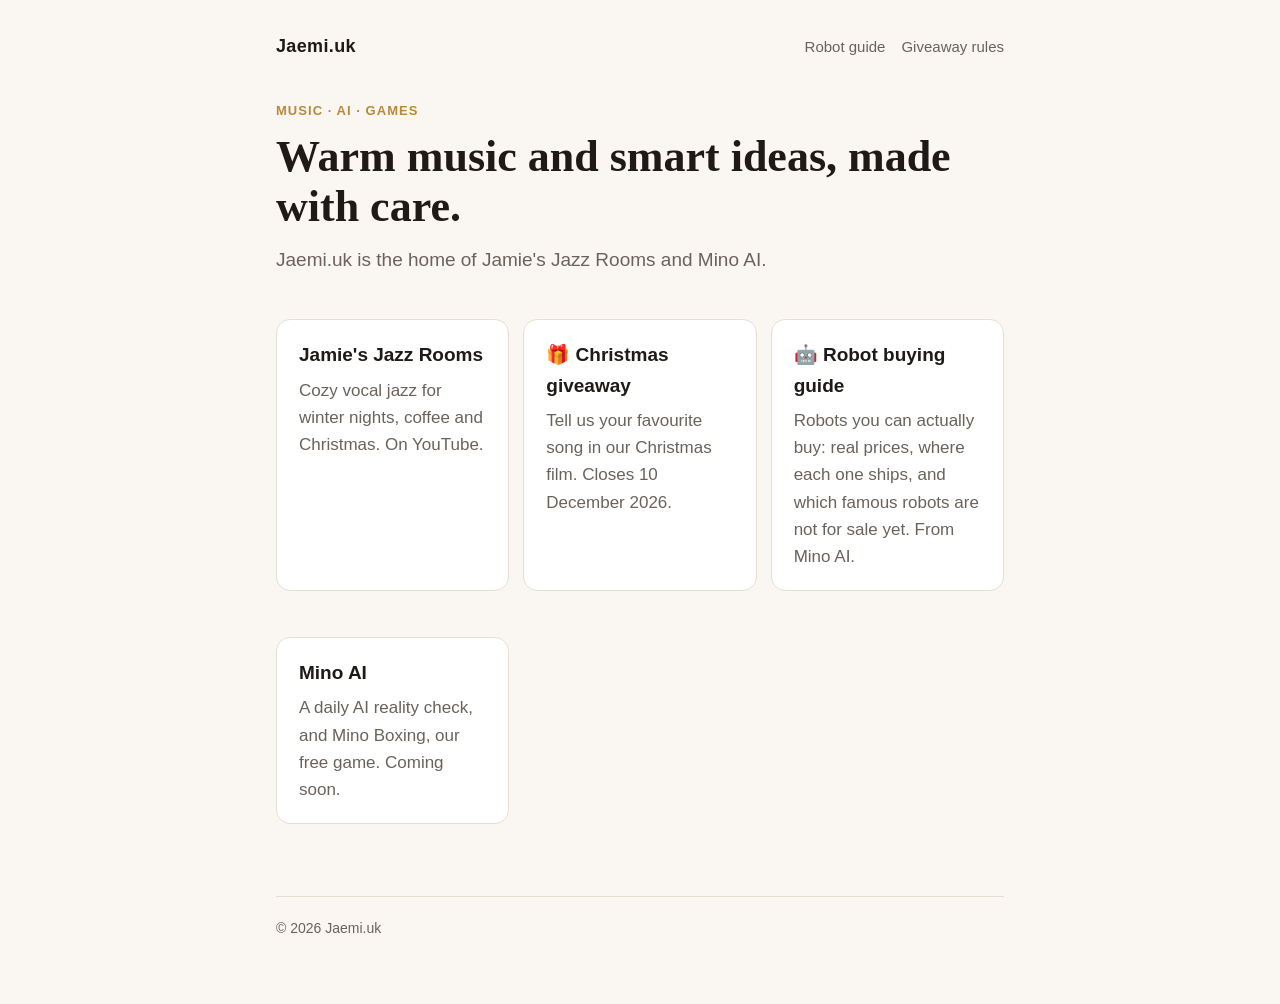
==== index.html @ a265964b "Add Mino Robot Buying Guide at /robots/ with self-hosted map/QR libraries Moves the robot guide off " ====
<!doctype html>
<html lang="en">
<head>
<meta charset="utf-8">
<meta name="viewport" content="width=device-width, initial-scale=1">
<title>Jaemi.uk</title>
<meta name="description" content="Jaemi.uk: home of Jamie's Jazz Rooms and Mino AI.">
<link rel="stylesheet" href="/assets/site.css">
</head>
<body>
<div class="wrap">
  <header class="site">
    <a class="brand" href="/">Jaemi.uk</a>
    <nav><a href="/robots/">Robot guide</a><a href="/games/XmasTnC/">Giveaway rules</a></nav>
  </header>

  <p class="kicker">Music · AI · Games</p>
  <h1>Warm music and smart ideas, made with care.</h1>
  <p class="lede">Jaemi.uk is the home of Jamie's Jazz Rooms and Mino AI.</p>

  <div class="cards">
    <a class="card" href="https://www.youtube.com/@JamiesJazzRooms" style="text-decoration:none;color:inherit">
      <h3>Jamie's Jazz Rooms</h3>
      <p>Cozy vocal jazz for winter nights, coffee and Christmas. On YouTube.</p>
    </a>
    <a class="card" href="/games/XmasTnC/" style="text-decoration:none;color:inherit">
      <h3>🎁 Christmas giveaway</h3>
      <p>Tell us your favourite song in our Christmas film. Closes 10 December 2026.</p>
    </a>
    <a class="card" href="/robots/" style="text-decoration:none;color:inherit">
      <h3>🤖 Robot buying guide</h3>
      <p>Robots you can actually buy: real prices, where each one ships, and which famous robots are not for sale yet. From Mino AI.</p>
    </a>
    <div class="card">
      <h3>Mino AI</h3>
      <p>A daily AI reality check, and Mino Boxing, our free game. Coming soon.</p>
    </div>
  </div>

  <footer class="site">© 2026 Jaemi.uk</footer>
</div>
</body>
</html>
---- assets/site.css ----
:root {
  --bg: #faf7f2;
  --surface: #ffffff;
  --text: #1f1a17;
  --muted: #6b625b;
  --line: #e7dfd4;
  --accent: #a3382e;
  --gold: #b9893a;
  --radius: 14px;
}
@media (prefers-color-scheme: dark) {
  :root:not([data-theme="light"]) {
    --bg: #14110f;
    --surface: #1d1916;
    --text: #f3ece3;
    --muted: #b3a89c;
    --line: #342d27;
    --accent: #e0786c;
    --gold: #e2b866;
  }
}
:root[data-theme="dark"] {
  --bg: #14110f;
  --surface: #1d1916;
  --text: #f3ece3;
  --muted: #b3a89c;
  --line: #342d27;
  --accent: #e0786c;
  --gold: #e2b866;
}
* { box-sizing: border-box; }
html { -webkit-text-size-adjust: 100%; }
body {
  margin: 0;
  background: var(--bg);
  color: var(--text);
  font: 17px/1.6 -apple-system, BlinkMacSystemFont, "Segoe UI", Roboto, "Helvetica Neue", Arial, sans-serif;
}
a { color: var(--accent); text-underline-offset: 3px; }
.wrap { max-width: 760px; margin: 0 auto; padding: 32px 16px 64px; }
header.site { display: flex; align-items: center; justify-content: space-between; gap: 12px; margin-bottom: 40px; }
header.site .brand { font-weight: 700; letter-spacing: 0.02em; color: var(--text); text-decoration: none; font-size: 18px; }
header.site nav a { color: var(--muted); text-decoration: none; margin-left: 16px; font-size: 15px; }
header.site nav a:hover { color: var(--text); }
h1 { font-family: Georgia, "Times New Roman", serif; font-weight: 600; font-size: clamp(30px, 6vw, 44px); line-height: 1.15; margin: 0 0 12px; }
h2 { font-family: Georgia, "Times New Roman", serif; font-weight: 600; font-size: 24px; margin: 40px 0 8px; }
.lede { color: var(--muted); font-size: 19px; margin: 0 0 28px; }
.kicker { color: var(--gold); font-weight: 600; letter-spacing: 0.08em; text-transform: uppercase; font-size: 13px; margin: 0 0 10px; }
.card { background: var(--surface); border: 1px solid var(--line); border-radius: var(--radius); padding: 20px 22px; margin: 16px 0; }
.card h3 { margin: 0 0 6px; font-size: 19px; }
.card p { margin: 0; color: var(--muted); }
.cards { display: grid; gap: 14px; grid-template-columns: repeat(auto-fit, minmax(220px, 1fr)); }
table.glance { width: 100%; border-collapse: collapse; background: var(--surface); border: 1px solid var(--line); border-radius: var(--radius); overflow: hidden; }
table.glance th, table.glance td { text-align: left; vertical-align: top; padding: 12px 16px; border-bottom: 1px solid var(--line); }
table.glance tr:last-child th, table.glance tr:last-child td { border-bottom: none; }
table.glance th { width: 38%; color: var(--muted); font-weight: 600; font-size: 15px; }
ol, ul { padding-left: 22px; }
li { margin: 6px 0; }
.note { border-left: 3px solid var(--gold); padding: 4px 0 4px 14px; color: var(--muted); margin: 20px 0; }
footer.site { margin-top: 56px; padding-top: 20px; border-top: 1px solid var(--line); color: var(--muted); font-size: 14px; }
.btn { display: inline-block; background: var(--accent); color: #fff; padding: 11px 18px; border-radius: 999px; text-decoration: none; font-weight: 600; }
@media (max-width: 520px) {
  table.glance th { width: auto; display: block; border-bottom: none; padding-bottom: 0; }
  table.glance td { display: block; padding-top: 4px; }
  header.site nav a { margin-left: 12px; }
}
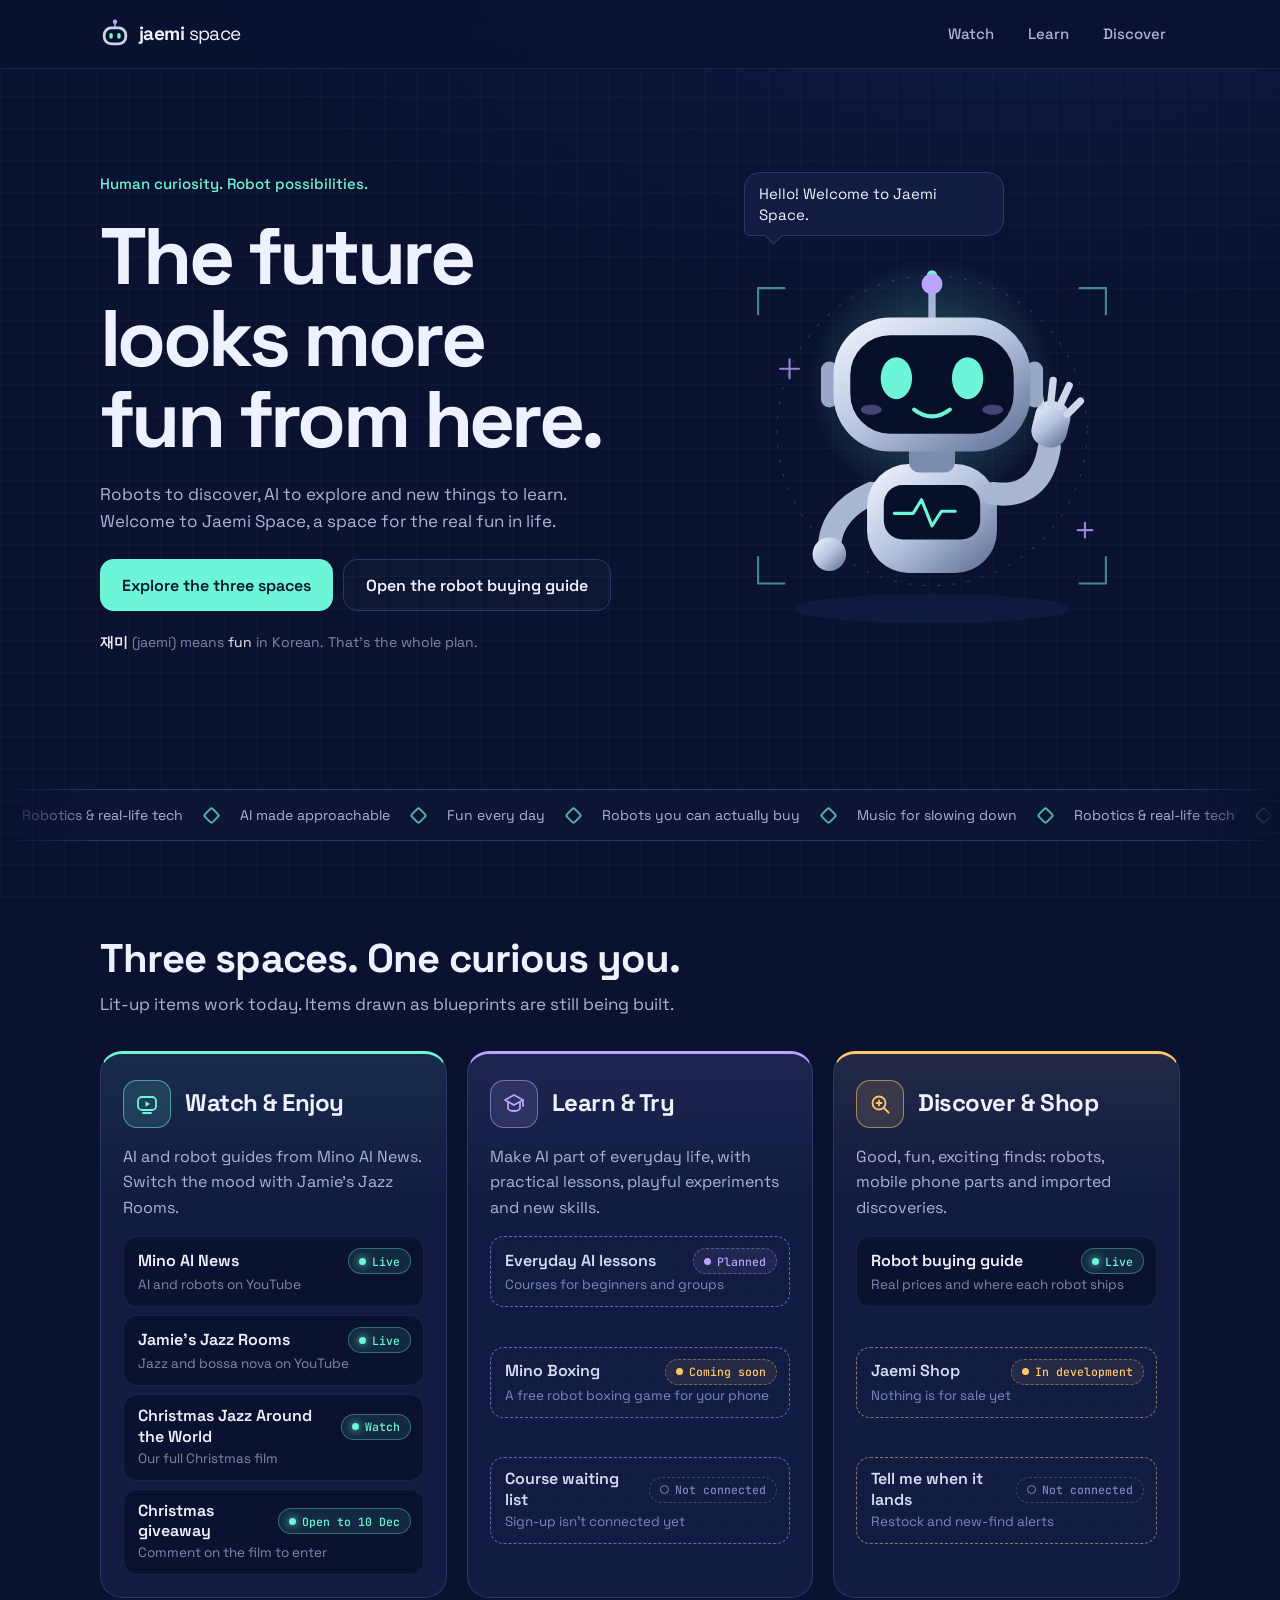
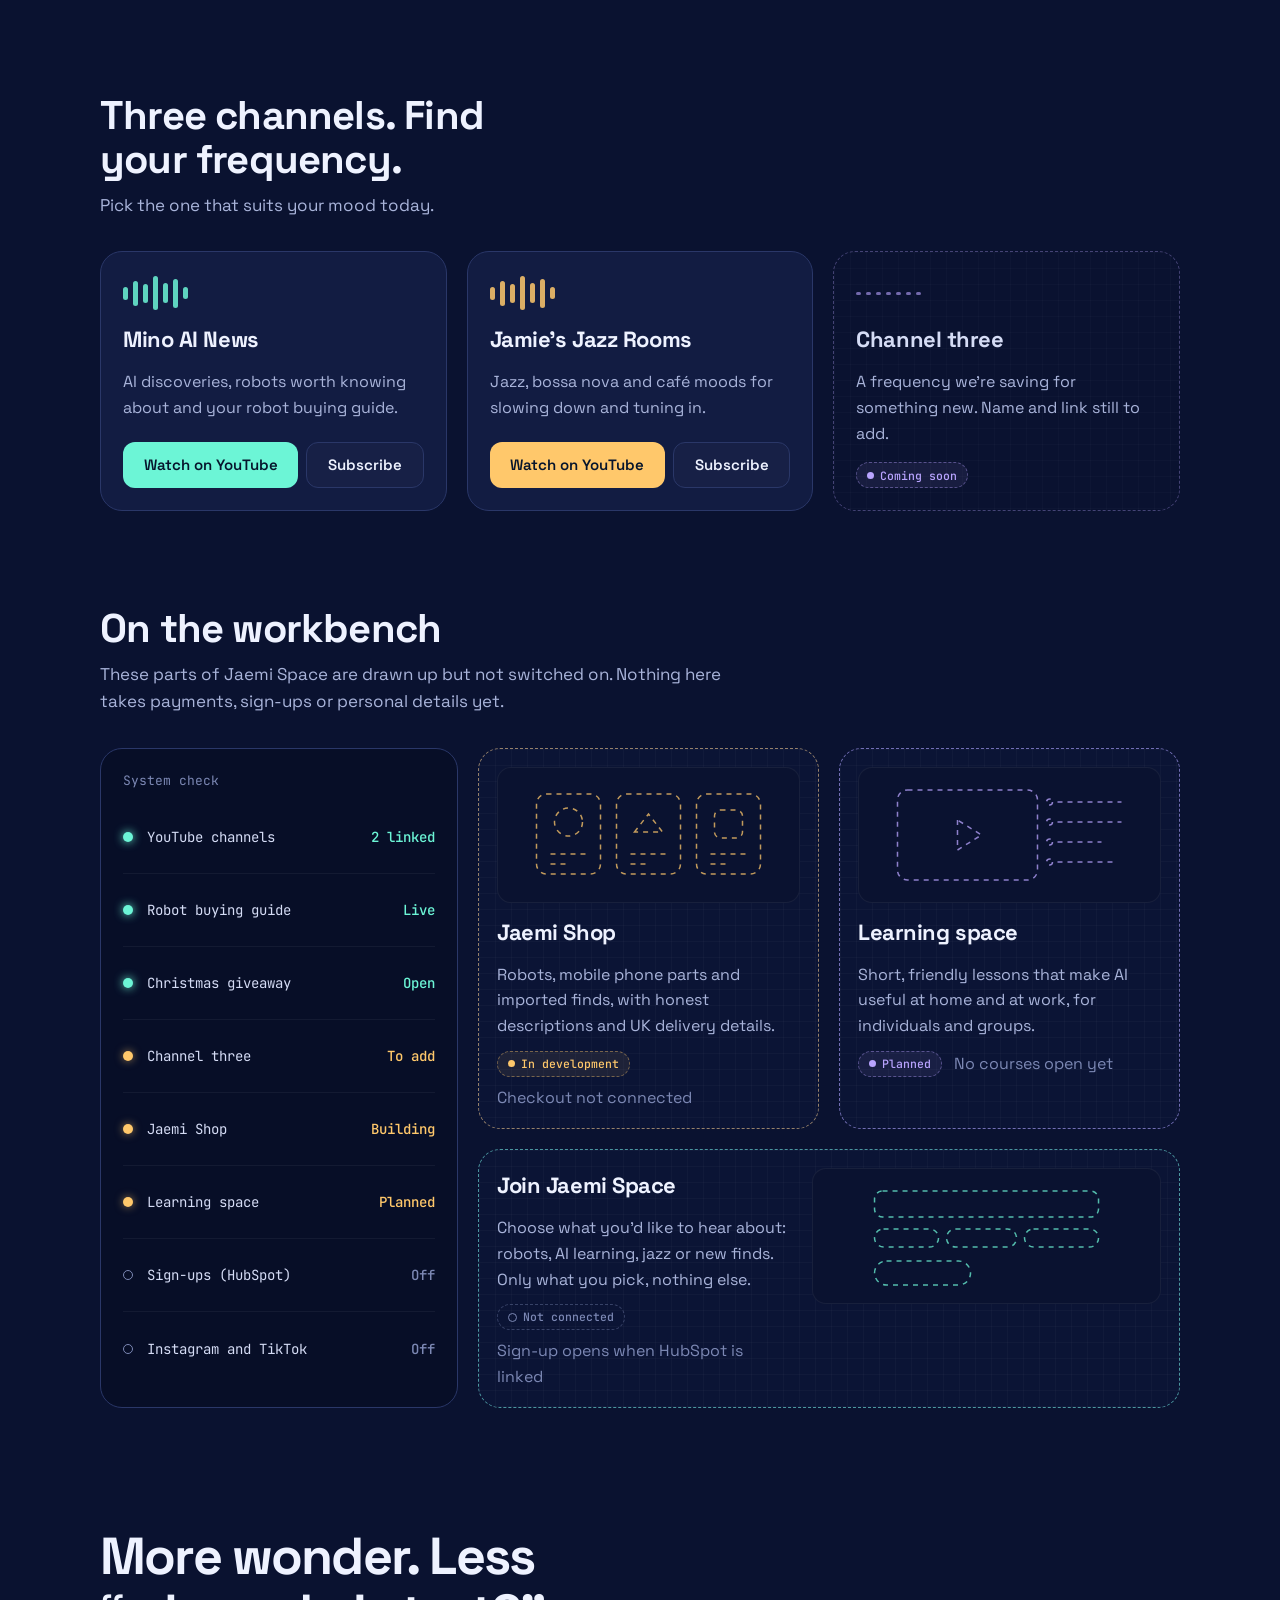
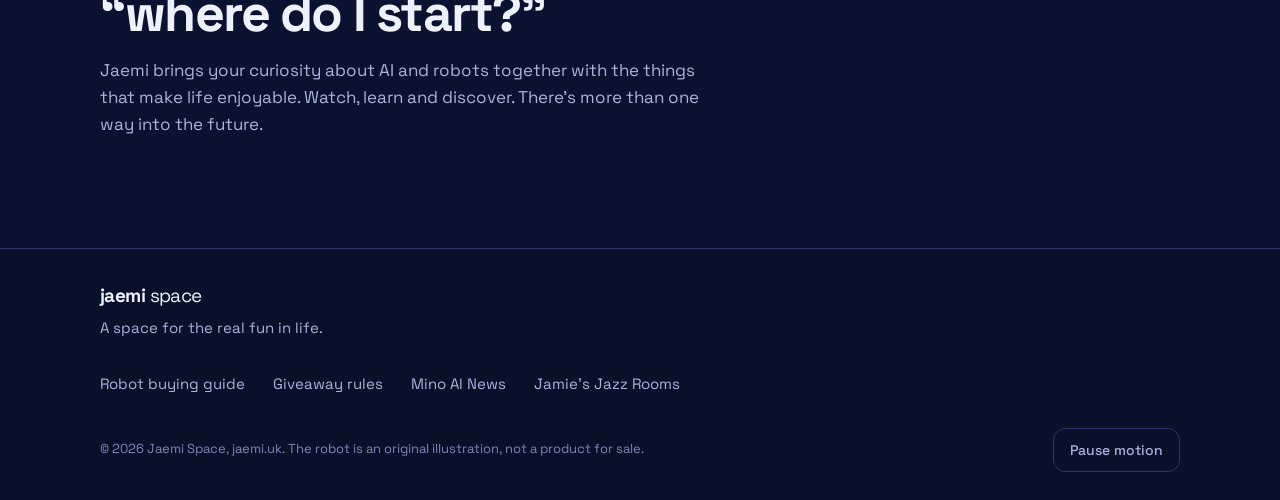
==== commit 6350f38b: "Jaemi Space home page: robot host, three spaces, channels and workbench Replaces the home page with " ====
--- a/index.html
+++ b/index.html
@@ -1,43 +1,302 @@
 <!doctype html>
-<html lang="en">
+<html lang="en-GB">
 <head>
 <meta charset="utf-8">
-<meta name="viewport" content="width=device-width, initial-scale=1">
-<title>Jaemi.uk</title>
-<meta name="description" content="Jaemi.uk: home of Jamie's Jazz Rooms and Mino AI.">
-<link rel="stylesheet" href="/assets/site.css">
+<meta name="viewport" content="width=device-width, initial-scale=1, viewport-fit=cover">
+<title>Jaemi Space: robots, AI and fun every day</title>
+<meta name="description" content="Jaemi Space is a space for the real fun in life: AI and robot guides from Mino AI News, music from Jamie's Jazz Rooms, and a robot buying guide. Learning and a shop are on the way.">
+<link rel="canonical" href="https://jaemi.uk/">
+<meta name="theme-color" content="#0A1230">
+<meta property="og:type" content="website">
+<meta property="og:url" content="https://jaemi.uk/">
+<meta property="og:title" content="Jaemi Space: the future looks more fun from here">
+<meta property="og:description" content="Robots to discover. AI to explore. New things to learn. 재미 means fun in Korean.">
+<meta property="og:image" content="https://jaemi.uk/assets/og.png">
+<meta name="twitter:card" content="summary_large_image">
+<link rel="icon" href="/assets/favicon.svg" type="image/svg+xml">
+<link rel="preload" href="/assets/fonts/space-grotesk.woff2" as="font" type="font/woff2" crossorigin>
+<link rel="stylesheet" href="/assets/space.css">
+<script>document.documentElement.classList.add('js');try{if(localStorage.getItem('jaemi-still')==='1')document.documentElement.classList.add('still')}catch(e){}</script>
+<script src="/assets/space.js" defer></script>
 </head>
 <body>
-<div class="wrap">
-  <header class="site">
-    <a class="brand" href="/">Jaemi.uk</a>
-    <nav><a href="/robots/">Robot guide</a><a href="/games/XmasTnC/">Giveaway rules</a></nav>
-  </header>
-
-  <p class="kicker">Music · AI · Games</p>
-  <h1>Warm music and smart ideas, made with care.</h1>
-  <p class="lede">Jaemi.uk is the home of Jamie's Jazz Rooms and Mino AI.</p>
-
-  <div class="cards">
-    <a class="card" href="https://www.youtube.com/@JamiesJazzRooms" style="text-decoration:none;color:inherit">
-      <h3>Jamie's Jazz Rooms</h3>
-      <p>Cozy vocal jazz for winter nights, coffee and Christmas. On YouTube.</p>
+<a class="skip" href="#spaces">Skip to the three spaces</a>
+
+<header class="top">
+  <div class="top-inner">
+    <a class="brand" href="/" aria-label="Jaemi Space home">
+      <svg class="mini-bot" viewBox="0 0 32 32" aria-hidden="true">
+        <line x1="16" y1="3" x2="16" y2="8" stroke="#8D9CC7" stroke-width="2"/>
+        <circle class="antenna-dot" cx="16" cy="3" r="2.4"/>
+        <rect x="3" y="8" width="26" height="20" rx="9" fill="#C9D3EC"/>
+        <rect x="6" y="11" width="20" height="14" rx="6" fill="#071028"/>
+        <g class="mini-eyes"><rect class="eye" x="10" y="15" width="3.6" height="6" rx="1.8"/><rect class="eye" x="18.4" y="15" width="3.6" height="6" rx="1.8"/></g>
+      </svg>
+      <span class="brand-word"><b>jaemi</b> space</span>
     </a>
-    <a class="card" href="/games/XmasTnC/" style="text-decoration:none;color:inherit">
-      <h3>🎁 Christmas giveaway</h3>
-      <p>Tell us your favourite song in our Christmas film. Closes 10 December 2026.</p>
-    </a>
-    <a class="card" href="/robots/" style="text-decoration:none;color:inherit">
-      <h3>🤖 Robot buying guide</h3>
-      <p>Robots you can actually buy: real prices, where each one ships, and which famous robots are not for sale yet. From Mino AI.</p>
-    </a>
-    <div class="card">
-      <h3>Mino AI</h3>
-      <p>A daily AI reality check, and Mino Boxing, our free game. Coming soon.</p>
-    </div>
+    <nav aria-label="Main">
+      <a href="#watch">Watch</a>
+      <a href="#learn">Learn</a>
+      <a href="#discover">Discover</a>
+    </nav>
   </div>
-
-  <footer class="site">© 2026 Jaemi.uk</footer>
-</div>
+</header>
+
+<main>
+  <section class="hero" data-accent="mint" aria-labelledby="hero-title">
+    <div class="hero-bot">
+      <p class="bubble" id="bubble" aria-live="polite">Hello! Welcome to Jaemi Space.</p>
+      <button class="bot-button" type="button" id="bot" aria-label="Say hi to the Jaemi Space robot" aria-describedby="bubble">
+        <svg class="bot" viewBox="0 0 420 380" aria-hidden="true">
+          <defs>
+            <linearGradient id="metal" x1="0" y1="0" x2="1" y2="1">
+              <stop offset="0" stop-color="#F4F7FF"/>
+              <stop offset=".5" stop-color="#B4C2DE"/>
+              <stop offset="1" stop-color="#5A6B90"/>
+            </linearGradient>
+            <radialGradient id="glow" cx=".5" cy=".5" r=".5">
+              <stop offset="0" stop-color="currentColor" stop-opacity=".35"/>
+              <stop offset="1" stop-color="currentColor" stop-opacity="0"/>
+            </radialGradient>
+          </defs>
+          <g class="hud" fill="none" stroke-width="2">
+            <path d="M44 70V44h26M376 70V44h-26M44 300v26h26M376 300v26h-26"/>
+          </g>
+          <circle class="orbit" cx="210" cy="180" r="148" fill="none" stroke="#2A3768" stroke-dasharray="3 11"/>
+          <circle class="orbit-sat" cx="210" cy="32" r="5"/>
+          <ellipse cx="210" cy="350" rx="132" ry="14" fill="#101A3E"/>
+          <g class="body-float">
+            <circle class="face-glow" cx="210" cy="135" r="120" fill="url(#glow)"/>
+            <!-- antenna -->
+            <path d="M210 72V48" stroke="#A6B6D6" stroke-width="7" stroke-linecap="round"/>
+            <circle class="antenna-dot" cx="210" cy="40" r="10"/>
+            <!-- resting arm -->
+            <path d="M152 240q-40 18-40 54" fill="none" stroke="#A9B8D2" stroke-width="22" stroke-linecap="round"/>
+            <circle cx="112" cy="298" r="16" fill="url(#metal)"/>
+            <!-- body -->
+            <rect x="148" y="212" width="124" height="104" rx="40" fill="url(#metal)"/>
+            <rect x="164" y="232" width="92" height="52" rx="18" fill="#071028"/>
+            <path class="pulse" d="M174 259h18l8-13 10 25 9-14h27" fill="none" stroke-width="3" stroke-linecap="round" stroke-linejoin="round"/>
+            <rect x="188" y="190" width="44" height="30" rx="10" fill="#7C8CAE"/>
+            <!-- waving arm -->
+            <g class="arm">
+              <path d="M268 240q46 6 54-44" fill="none" stroke="#A9B8D2" stroke-width="22" stroke-linecap="round"/>
+              <g transform="rotate(14 324 176)">
+                <rect x="306" y="152" width="34" height="44" rx="15" fill="url(#metal)"/>
+                <path d="M310 160l-7-16M318 155l-3-22M327 155l4-21M336 161l9-15" stroke="#CDD7EA" stroke-width="7" stroke-linecap="round"/>
+              </g>
+            </g>
+            <!-- head -->
+            <rect x="104" y="114" width="16" height="44" rx="8" fill="#97A8C8"/>
+            <rect x="300" y="114" width="16" height="44" rx="8" fill="#97A8C8"/>
+            <rect x="116" y="72" width="188" height="128" rx="54" fill="url(#metal)"/>
+            <rect class="visor" x="132" y="89" width="156" height="94" rx="38" fill="#071028"/>
+            <rect class="scan" x="140" y="92" width="140" height="3" rx="1.5"/>
+            <g class="eyes">
+              <g class="eye-l"><ellipse class="eye eye-open" cx="176" cy="130" rx="15" ry="20"/><path class="eye-happy" d="M161 134q15-18 30 0" fill="none" stroke-width="6" stroke-linecap="round"/></g>
+              <g class="eye-r"><ellipse class="eye eye-open" cx="244" cy="130" rx="15" ry="20"/><path class="eye-happy" d="M229 134q15-18 30 0" fill="none" stroke-width="6" stroke-linecap="round"/></g>
+            </g>
+            <ellipse cx="152" cy="160" rx="10" ry="5" fill="#B9A4FF" opacity=".35"/>
+            <ellipse cx="268" cy="160" rx="10" ry="5" fill="#B9A4FF" opacity=".35"/>
+            <path class="mouth" d="M193 160q17 13 34 0" fill="none" stroke-width="4" stroke-linecap="round"/>
+          </g>
+          <g class="sparks" stroke-width="2" stroke-linecap="round">
+            <path d="M74 112v18M65 121h18"/>
+            <path d="M356 268v14M349 275h14"/>
+          </g>
+        </svg>
+      </button>
+      <p class="bot-hint">Tap the robot</p>
+    </div>
+
+    <div class="hero-copy">
+      <p class="hello">Human curiosity. Robot possibilities.</p>
+      <h1 id="hero-title">The future looks more fun from&nbsp;here.</h1>
+      <p class="lede">Robots to discover, AI to explore and new things to learn. Welcome to Jaemi Space, a space for the real fun in life.</p>
+      <div class="actions">
+        <a class="btn btn-primary" href="#spaces">Explore the three spaces</a>
+        <a class="btn btn-ghost" href="/robots/">Open the robot buying guide</a>
+      </div>
+      <p class="meaning"><span lang="ko">재미</span> (jaemi) means <em>fun</em> in Korean. That’s the whole plan.</p>
+    </div>
+  </section>
+
+  <div class="ticker" aria-label="What Jaemi Space is about">
+    <div class="ticker-track">
+      <ul class="ticker-set">
+        <li>Robotics &amp; real-life tech</li>
+        <li>AI made approachable</li>
+        <li>Fun every day</li>
+        <li>Robots you can actually buy</li>
+        <li>Music for slowing down</li>
+      </ul>
+      <ul class="ticker-set" aria-hidden="true">
+        <li>Robotics &amp; real-life tech</li>
+        <li>AI made approachable</li>
+        <li>Fun every day</li>
+        <li>Robots you can actually buy</li>
+        <li>Music for slowing down</li>
+      </ul>
+    </div>
+  </div>
+
+  <section class="section" id="spaces" aria-labelledby="spaces-title">
+    <div class="section-head">
+      <h2 id="spaces-title">Three spaces. One curious you.</h2>
+      <p>Lit-up items work today. Items drawn as blueprints are still being built.</p>
+    </div>
+
+    <div class="spaces">
+      <article class="space" id="watch" data-accent="mint" style="--accent:var(--mint)">
+        <div class="space-head">
+          <span class="space-icon" aria-hidden="true"><svg viewBox="0 0 24 24"><rect x="3" y="5" width="18" height="13" rx="4"/><path d="M10.5 9.2v5.6l4.6-2.8z" class="fill"/><path d="M8 21h8"/></svg></span>
+          <h3>Watch &amp; Enjoy</h3>
+        </div>
+        <p class="space-text">AI and robot guides from Mino AI News. Switch the mood with Jamie’s Jazz Rooms.</p>
+        <ul class="rows">
+          <li><a class="row" href="https://www.youtube.com/@MinoAINews" target="_blank" rel="noopener"><span class="row-text"><b>Mino AI News</b><small>AI and robots on YouTube</small></span><span class="pill pill-live">Live</span></a></li>
+          <li><a class="row" href="https://www.youtube.com/@JamiesJazzRooms" target="_blank" rel="noopener"><span class="row-text"><b>Jamie’s Jazz Rooms</b><small>Jazz and bossa nova on YouTube</small></span><span class="pill pill-live">Live</span></a></li>
+          <li><a class="row" href="https://www.youtube.com/watch?v=zZaZsq8hqIM" target="_blank" rel="noopener"><span class="row-text"><b>Christmas Jazz Around the World</b><small>Our full Christmas film</small></span><span class="pill pill-live">Watch</span></a></li>
+          <li><a class="row" href="/games/XmasTnC/" data-giveaway><span class="row-text"><b>Christmas giveaway</b><small>Comment on the film to enter</small></span><span class="pill pill-live" data-giveaway-pill>Open to 10 Dec</span></a></li>
+        </ul>
+      </article>
+
+      <article class="space" id="learn" data-accent="lilac" style="--accent:var(--lilac)">
+        <div class="space-head">
+          <span class="space-icon" aria-hidden="true"><svg viewBox="0 0 24 24"><path d="M12 3l9 5-9 5-9-5z"/><path d="M6 10.5V16c0 1.7 2.7 3 6 3s6-1.3 6-3v-5.5"/><path d="M21 8v6"/></svg></span>
+          <h3>Learn &amp; Try</h3>
+        </div>
+        <p class="space-text">Make AI part of everyday life, with practical lessons, playful experiments and new skills.</p>
+        <ul class="rows">
+          <li><a class="row row-plan" href="#bench-learn"><span class="row-text"><b>Everyday AI lessons</b><small>Courses for beginners and groups</small></span><span class="pill pill-plan">Planned</span></a></li>
+          <li><div class="row row-plan"><span class="row-text"><b>Mino Boxing</b><small>A free robot boxing game for your phone</small></span><span class="pill pill-build">Coming soon</span></div></li>
+          <li><a class="row row-plan" href="#bench-join"><span class="row-text"><b>Course waiting list</b><small>Sign-up isn’t connected yet</small></span><span class="pill pill-off">Not connected</span></a></li>
+        </ul>
+      </article>
+
+      <article class="space" id="discover" data-accent="amber" style="--accent:var(--amber)">
+        <div class="space-head">
+          <span class="space-icon" aria-hidden="true"><svg viewBox="0 0 24 24"><circle cx="11" cy="11" r="6.5"/><path d="M16 16l4.5 4.5"/><path d="M8.5 11h5M11 8.5v5"/></svg></span>
+          <h3>Discover &amp; Shop</h3>
+        </div>
+        <p class="space-text">Good, fun, exciting finds: robots, mobile phone parts and imported discoveries.</p>
+        <ul class="rows">
+          <li><a class="row" href="/robots/"><span class="row-text"><b>Robot buying guide</b><small>Real prices and where each robot ships</small></span><span class="pill pill-live">Live</span></a></li>
+          <li><a class="row row-plan" href="#bench-shop"><span class="row-text"><b>Jaemi Shop</b><small>Nothing is for sale yet</small></span><span class="pill pill-build">In development</span></a></li>
+          <li><a class="row row-plan" href="#bench-join"><span class="row-text"><b>Tell me when it lands</b><small>Restock and new-find alerts</small></span><span class="pill pill-off">Not connected</span></a></li>
+        </ul>
+      </article>
+    </div>
+  </section>
+
+  <section class="section" id="channels" data-accent="mint" aria-labelledby="channels-title">
+    <div class="section-head">
+      <h2 id="channels-title">Three channels. Find your frequency.</h2>
+      <p>Pick the one that suits your mood today.</p>
+    </div>
+    <div class="channels">
+      <article class="channel" style="--accent:var(--mint)">
+        <div class="wave" aria-hidden="true"><i></i><i></i><i></i><i></i><i></i><i></i><i></i></div>
+        <h3>Mino AI News</h3>
+        <p>AI discoveries, robots worth knowing about and your robot buying guide.</p>
+        <div class="channel-actions">
+          <a class="btn btn-small btn-primary" href="https://www.youtube.com/@MinoAINews" target="_blank" rel="noopener">Watch on YouTube</a>
+          <a class="btn btn-small btn-ghost" href="https://www.youtube.com/@MinoAINews?sub_confirmation=1" target="_blank" rel="noopener">Subscribe</a>
+        </div>
+      </article>
+      <article class="channel" style="--accent:var(--amber)">
+        <div class="wave wave-slow" aria-hidden="true"><i></i><i></i><i></i><i></i><i></i><i></i><i></i></div>
+        <h3>Jamie’s Jazz Rooms</h3>
+        <p>Jazz, bossa nova and café moods for slowing down and tuning in.</p>
+        <div class="channel-actions">
+          <a class="btn btn-small btn-primary" href="https://www.youtube.com/@JamiesJazzRooms" target="_blank" rel="noopener">Watch on YouTube</a>
+          <a class="btn btn-small btn-ghost" href="https://www.youtube.com/@JamiesJazzRooms?sub_confirmation=1" target="_blank" rel="noopener">Subscribe</a>
+        </div>
+      </article>
+      <article class="channel channel-plan" style="--accent:var(--lilac)">
+        <div class="wave wave-flat" aria-hidden="true"><i></i><i></i><i></i><i></i><i></i><i></i><i></i></div>
+        <h3>Channel three</h3>
+        <p>A frequency we’re saving for something new. Name and link still to add.</p>
+        <div class="channel-actions"><span class="pill pill-plan">Coming soon</span></div>
+      </article>
+    </div>
+  </section>
+
+  <section class="section bench" id="workbench" data-accent="lilac" aria-labelledby="bench-title">
+    <div class="section-head">
+      <h2 id="bench-title">On the workbench</h2>
+      <p>These parts of Jaemi Space are drawn up but not switched on. Nothing here takes payments, sign-ups or personal details yet.</p>
+    </div>
+
+    <div class="bench-grid">
+      <div class="diag" role="group" aria-labelledby="diag-title">
+        <p class="diag-title" id="diag-title">System check</p>
+        <ul class="diag-list">
+          <li data-state="on"><span class="led"></span><span>YouTube channels</span><b>2 linked</b></li>
+          <li data-state="on"><span class="led"></span><span>Robot buying guide</span><b>Live</b></li>
+          <li data-state="on" data-giveaway-diag><span class="led"></span><span>Christmas giveaway</span><b>Open</b></li>
+          <li data-state="build"><span class="led"></span><span>Channel three</span><b>To add</b></li>
+          <li data-state="build"><span class="led"></span><span>Jaemi Shop</span><b>Building</b></li>
+          <li data-state="build"><span class="led"></span><span>Learning space</span><b>Planned</b></li>
+          <li data-state="off"><span class="led"></span><span>Sign-ups (HubSpot)</span><b>Off</b></li>
+          <li data-state="off"><span class="led"></span><span>Instagram and TikTok</span><b>Off</b></li>
+        </ul>
+      </div>
+
+      <article class="blueprint" id="bench-shop" style="--accent:var(--amber)">
+        <div class="bp-art" aria-hidden="true">
+          <svg viewBox="0 0 240 110"><rect x="8" y="14" width="64" height="80" rx="10"/><rect x="88" y="14" width="64" height="80" rx="10"/><rect x="168" y="14" width="64" height="80" rx="10"/><path d="M22 74h36M102 74h36M182 74h36M22 84h20M102 84h20M182 84h20"/><circle cx="40" cy="42" r="14"/><path d="M106 52l14-18 14 18z"/><rect x="186" y="30" width="28" height="28" rx="6"/></svg>
+        </div>
+        <h3>Jaemi Shop</h3>
+        <p>Robots, mobile phone parts and imported finds, with honest descriptions and UK delivery details.</p>
+        <p class="bp-status"><span class="pill pill-build">In development</span><span>Checkout not connected</span></p>
+      </article>
+
+      <article class="blueprint" id="bench-learn" style="--accent:var(--lilac)">
+        <div class="bp-art" aria-hidden="true">
+          <svg viewBox="0 0 240 110"><rect x="8" y="10" width="140" height="90" rx="10"/><path d="M68 40v30l24-15z"/><path d="M168 22h64M168 42h64M168 62h44M168 82h56"/><circle cx="160" cy="22" r="3"/><circle cx="160" cy="42" r="3"/><circle cx="160" cy="62" r="3"/><circle cx="160" cy="82" r="3"/></svg>
+        </div>
+        <h3>Learning space</h3>
+        <p>Short, friendly lessons that make AI useful at home and at work, for individuals and groups.</p>
+        <p class="bp-status"><span class="pill pill-plan">Planned</span><span>No courses open yet</span></p>
+      </article>
+
+      <article class="blueprint" id="bench-join" style="--accent:var(--mint)">
+        <div class="bp-art" aria-hidden="true">
+          <svg viewBox="0 0 240 110"><rect x="8" y="10" width="224" height="26" rx="8"/><rect x="8" y="48" width="64" height="18" rx="9"/><rect x="80" y="48" width="70" height="18" rx="9"/><rect x="158" y="48" width="74" height="18" rx="9"/><rect x="8" y="80" width="96" height="24" rx="12"/></svg>
+        </div>
+        <h3>Join Jaemi Space</h3>
+        <p>Choose what you’d like to hear about: robots, AI learning, jazz or new finds. Only what you pick, nothing else.</p>
+        <div class="signup-slot" id="hubspot-signup" data-hubspot-slot="join">
+          <p class="bp-status"><span class="pill pill-off">Not connected</span><span>Sign-up opens when HubSpot is linked</span></p>
+        </div>
+      </article>
+    </div>
+  </section>
+
+  <section class="section closing" data-accent="mint" aria-labelledby="closing-title">
+    <h2 id="closing-title">More wonder. Less “where do I start?”</h2>
+    <p>Jaemi brings your curiosity about AI and robots together with the things that make life enjoyable. Watch, learn and discover. There’s more than one way into the future.</p>
+  </section>
+</main>
+
+<footer class="foot">
+  <div class="foot-inner">
+    <div class="foot-brand">
+      <span class="brand-word"><b>jaemi</b> space</span>
+      <span>A space for the real fun in life.</span>
+    </div>
+    <nav class="foot-links" aria-label="Footer">
+      <a href="/robots/">Robot buying guide</a>
+      <a href="/games/XmasTnC/">Giveaway rules</a>
+      <a href="https://www.youtube.com/@MinoAINews" target="_blank" rel="noopener">Mino AI News</a>
+      <a href="https://www.youtube.com/@JamiesJazzRooms" target="_blank" rel="noopener">Jamie’s Jazz Rooms</a>
+    </nav>
+    <div class="foot-end">
+      <span>© 2026 Jaemi Space, jaemi.uk. The robot is an original illustration, not a product for sale.</span>
+      <button class="motion-toggle" type="button" id="motion-toggle" aria-pressed="false">Pause motion</button>
+    </div>
+  </div>
+</footer>
 </body>
 </html>
--- a/assets/space.css
+++ b/assets/space.css
@@ -0,0 +1,567 @@
+/* Jaemi Space: mobile-first styles for the home page.
+   Colour carries meaning: mint = Watch, lilac = Learn, amber = Discover.
+   Lit, solid surfaces work today; dashed blueprint surfaces are not built yet. */
+
+@font-face {
+  font-family: "Space Grotesk";
+  src: url("/assets/fonts/space-grotesk.woff2") format("woff2");
+  font-weight: 300 700;
+  font-display: swap;
+}
+@font-face {
+  font-family: "JetBrains Mono";
+  src: url("/assets/fonts/jetbrains-mono.woff2") format("woff2");
+  font-weight: 100 800;
+  font-display: swap;
+}
+
+:root {
+  color-scheme: dark;
+  --night: #0A1230;
+  --night-2: #0E1739;
+  --panel: #121C42;
+  --panel-2: #17234F;
+  --line: #2A3768;
+  --ink: #EEF2FF;
+  --muted: #A9B4DA;
+  --faint: #7C88B4;
+  --mint: #6CF5D6;
+  --lilac: #B9A4FF;
+  --amber: #FFC86B;
+  --eye: var(--mint);
+  --sans: "Space Grotesk", ui-sans-serif, system-ui, -apple-system, "Segoe UI", sans-serif;
+  --mono: "JetBrains Mono", ui-monospace, "SFMono-Regular", Menlo, monospace;
+  --pad: clamp(16px, 5vw, 40px);
+  --max: 1160px;
+  --r-lg: 22px;
+  --r-md: 14px;
+  --r-sm: 10px;
+  --top-h: 60px;
+}
+
+* { box-sizing: border-box; }
+html { -webkit-text-size-adjust: 100%; scroll-behavior: smooth; scroll-padding-top: calc(var(--top-h) + 16px); }
+body {
+  margin: 0;
+  background: var(--night);
+  color: var(--ink);
+  font: 400 17px/1.6 var(--sans);
+  overflow-x: hidden;
+  -webkit-font-smoothing: antialiased;
+}
+body::before {
+  /* faint engineering grid behind everything */
+  content: "";
+  position: fixed;
+  inset: 0;
+  z-index: -1;
+  background:
+    radial-gradient(1200px 600px at 80% -10%, #1B2A6B55, transparent 70%),
+    linear-gradient(#ffffff06 1px, transparent 1px) 0 0 / 32px 32px,
+    linear-gradient(90deg, #ffffff06 1px, transparent 1px) 0 0 / 32px 32px,
+    var(--night);
+}
+a { color: inherit; }
+img, svg { display: block; }
+h1, h2, h3 { margin: 0; font-weight: 700; letter-spacing: -0.02em; }
+p { margin: 0; }
+ul { margin: 0; padding: 0; list-style: none; }
+:focus-visible { outline: 3px solid var(--amber); outline-offset: 3px; border-radius: 6px; }
+a, button { -webkit-tap-highlight-color: transparent; touch-action: manipulation; }
+
+.skip { position: absolute; left: 12px; top: -60px; z-index: 50; background: var(--amber); color: var(--night); padding: 10px 14px; border-radius: 8px; font-weight: 600; text-decoration: none; }
+.skip:focus { top: 12px; }
+
+/* ---------- Header ---------- */
+.top {
+  position: sticky;
+  top: 0;
+  z-index: 20;
+  padding-top: env(safe-area-inset-top, 0px);
+  background: color-mix(in srgb, var(--night) 86%, transparent);
+  -webkit-backdrop-filter: blur(12px);
+  backdrop-filter: blur(12px);
+  border-bottom: 1px solid #2A376880;
+}
+.top-inner {
+  max-width: var(--max);
+  margin: 0 auto;
+  height: var(--top-h);
+  padding: 0 max(var(--pad), env(safe-area-inset-left, 0px));
+  display: flex;
+  align-items: center;
+  justify-content: space-between;
+  gap: 12px;
+}
+.brand { display: inline-flex; align-items: center; gap: 9px; text-decoration: none; min-height: 44px; }
+.mini-bot { width: 30px; height: 30px; flex: none; }
+.brand-word { font-size: 19px; font-weight: 400; letter-spacing: -0.03em; white-space: nowrap; }
+.brand-word b { font-weight: 700; }
+.top nav { display: flex; gap: 2px; }
+.top nav a {
+  display: inline-flex;
+  align-items: center;
+  min-height: 44px;
+  padding: 0 9px;
+  border-radius: 10px;
+  color: var(--muted);
+  text-decoration: none;
+  font-size: 14px;
+  font-weight: 500;
+}
+.top nav a:hover { color: var(--ink); background: #ffffff0a; }
+
+/* Robot parts shared by the header face and the hero robot */
+.eye { fill: var(--eye); transition: fill .5s ease; }
+.antenna-dot { fill: var(--lilac); }
+.mouth, .pulse, .eye-happy { stroke: var(--eye); transition: stroke .5s ease; }
+.eye-happy { opacity: 0; }
+
+/* ---------- Layout ---------- */
+main { display: block; }
+.section, .hero, .closing {
+  max-width: var(--max);
+  margin: 0 auto;
+  padding-left: max(var(--pad), env(safe-area-inset-left, 0px));
+  padding-right: max(var(--pad), env(safe-area-inset-right, 0px));
+}
+.section { padding-top: 64px; }
+.section-head { display: grid; gap: 10px; margin-bottom: 24px; max-width: 640px; }
+.section-head h2 { font-size: clamp(28px, 7vw, 40px); line-height: 1.1; text-wrap: balance; }
+.section-head p { color: var(--muted); font-size: 16px; }
+
+/* ---------- Hero ---------- */
+.hero {
+  display: grid;
+  gap: 8px;
+  padding-top: 12px;
+  padding-bottom: 40px;
+}
+.hero-bot { position: relative; display: grid; justify-items: center; }
+.bot-button {
+  appearance: none;
+  border: 0;
+  background: none;
+  padding: 0;
+  margin: 0;
+  cursor: pointer;
+  width: min(300px, 76vw, 40svh);
+  border-radius: 40px;
+  color: var(--eye); /* feeds the glow gradient */
+}
+.bot { width: 100%; height: auto; overflow: visible; }
+.hud { stroke: var(--eye); opacity: .55; transition: stroke .5s; }
+.orbit-sat { fill: var(--eye); transition: fill .5s; }
+.sparks { stroke: var(--lilac); opacity: .8; }
+.scan { fill: var(--eye); opacity: 0; }
+.bot-hint { font-size: 13px; color: var(--faint); margin-top: -6px; }
+.no-hint .bot-hint { visibility: hidden; }
+
+.bubble {
+  position: relative;
+  max-width: 260px;
+  margin-bottom: 6px;
+  padding: 10px 14px;
+  border: 1px solid var(--line);
+  border-radius: 16px 16px 16px 6px;
+  background: var(--panel);
+  color: var(--ink);
+  font-size: 15px;
+  line-height: 1.4;
+  min-height: 42px;
+  text-align: left;
+  box-shadow: 0 0 0 4px #0A123080;
+}
+.bubble::after {
+  content: "";
+  position: absolute;
+  left: 22px;
+  bottom: -7px;
+  width: 12px;
+  height: 12px;
+  background: var(--panel);
+  border-right: 1px solid var(--line);
+  border-bottom: 1px solid var(--line);
+  transform: rotate(45deg);
+}
+
+.hero-copy { display: grid; gap: 16px; }
+.hello { color: var(--eye); font-weight: 500; font-size: 15px; transition: color .5s; }
+.hero h1 {
+  font-size: clamp(40px, 11.5vw, 76px);
+  line-height: 1.02;
+  letter-spacing: -0.045em;
+  text-wrap: balance;
+}
+.lede { color: var(--muted); font-size: 17px; max-width: 34em; }
+.actions { display: grid; gap: 10px; margin-top: 4px; }
+.meaning { color: var(--faint); font-size: 14px; }
+.meaning [lang="ko"] { color: var(--ink); font-weight: 600; }
+.meaning em { font-style: normal; color: var(--ink); }
+
+/* Buttons */
+.btn {
+  display: inline-flex;
+  align-items: center;
+  justify-content: center;
+  gap: 8px;
+  min-height: 52px;
+  padding: 0 22px;
+  border-radius: 14px;
+  font-size: 16px;
+  font-weight: 600;
+  text-decoration: none;
+  text-align: center;
+  transition: transform .15s, background-color .2s, box-shadow .2s;
+}
+.btn:active { transform: scale(.98); }
+.btn-primary { background: var(--mint); color: #06152C; }
+.btn-ghost { border: 1px solid var(--line); color: var(--ink); background: #ffffff05; }
+.btn-small { min-height: 46px; padding: 0 16px; font-size: 15px; border-radius: 12px; }
+
+/* ---------- Ticker ---------- */
+.ticker {
+  overflow: hidden;
+  border-block: 1px solid var(--line);
+  background: #0C1536;
+  -webkit-mask-image: linear-gradient(90deg, transparent, #000 8%, #000 92%, transparent);
+  mask-image: linear-gradient(90deg, transparent, #000 8%, #000 92%, transparent);
+}
+.ticker-track { display: flex; width: max-content; }
+.ticker-set { display: flex; flex: none; }
+.ticker-set li {
+  display: flex;
+  align-items: center;
+  gap: 22px;
+  padding: 14px 0 14px 22px;
+  font-size: 14px;
+  color: var(--muted);
+  white-space: nowrap;
+}
+.ticker-set li::after {
+  /* little robot bolt between items */
+  content: "";
+  width: 9px;
+  height: 9px;
+  border: 2px solid var(--mint);
+  border-radius: 3px;
+  transform: rotate(45deg);
+  opacity: .7;
+}
+
+/* ---------- Three spaces ---------- */
+.spaces { display: grid; gap: 16px; }
+.space {
+  position: relative;
+  display: grid;
+  gap: 14px;
+  align-content: start;
+  padding: 22px 18px 18px;
+  border: 1px solid var(--line);
+  border-top: 3px solid var(--accent);
+  border-radius: var(--r-lg);
+  background: linear-gradient(180deg, color-mix(in srgb, var(--accent) 7%, var(--panel)), var(--panel) 140px);
+}
+.space-head { display: flex; align-items: center; gap: 14px; }
+.space-icon {
+  width: 48px;
+  height: 48px;
+  flex: none;
+  display: grid;
+  place-items: center;
+  border-radius: 14px;
+  border: 1px solid color-mix(in srgb, var(--accent) 55%, transparent);
+  background: color-mix(in srgb, var(--accent) 12%, transparent);
+  color: var(--accent);
+}
+.space-icon svg { width: 24px; height: 24px; fill: none; stroke: currentColor; stroke-width: 1.8; stroke-linecap: round; stroke-linejoin: round; }
+.space-icon .fill { fill: currentColor; stroke: none; }
+.space h3 { font-size: 24px; line-height: 1.2; }
+.space-text { color: var(--muted); font-size: 16px; }
+
+.rows { display: grid; gap: 8px; }
+.row {
+  display: grid;
+  grid-template-columns: 1fr auto;
+  grid-template-areas: "title pill" "sub sub";
+  align-items: center;
+  column-gap: 10px;
+  row-gap: 2px;
+  min-height: 60px;
+  padding: 11px 12px 11px 14px;
+  border-radius: var(--r-md);
+  border: 1px solid #ffffff12;
+  background: #0A1230;
+  text-decoration: none;
+  transition: border-color .2s, background-color .2s;
+}
+a.row:active { background: #0D1740; }
+.row-text { display: contents; }
+.row-text b { grid-area: title; font-weight: 600; font-size: 16px; line-height: 1.3; min-width: 0; }
+.row-text small { grid-area: sub; color: var(--faint); font-size: 13.5px; line-height: 1.4; }
+.row .pill { grid-area: pill; }
+.row-plan {
+  /* blueprint: not built yet */
+  background:
+    linear-gradient(#ffffff05 1px, transparent 1px) 0 0 / 12px 12px,
+    linear-gradient(90deg, #ffffff05 1px, transparent 1px) 0 0 / 12px 12px,
+    transparent;
+  border: 1px dashed color-mix(in srgb, var(--accent) 45%, var(--line));
+}
+.row-plan .row-text b { color: #D5DCF5; }
+
+/* Status pills */
+.pill {
+  display: inline-flex;
+  align-items: center;
+  gap: 6px;
+  height: 26px;
+  padding: 0 10px;
+  border-radius: 999px;
+  font: 500 11.5px/1 var(--mono);
+  letter-spacing: 0;
+  white-space: nowrap;
+}
+.pill::before { content: ""; width: 7px; height: 7px; border-radius: 50%; background: currentColor; }
+.pill-live { color: var(--mint); background: #6CF5D61A; border: 1px solid #6CF5D655; }
+.pill-live::before { box-shadow: 0 0 8px currentColor; }
+.pill-build { color: var(--amber); background: #FFC86B14; border: 1px dashed #FFC86B66; }
+.pill-plan { color: var(--lilac); background: #B9A4FF14; border: 1px dashed #B9A4FF66; }
+.pill-off { color: var(--faint); background: transparent; border: 1px dashed #7C88B466; }
+.pill-off::before { background: transparent; border: 1.5px solid currentColor; }
+
+/* ---------- Channels ---------- */
+.channels { display: grid; gap: 16px; }
+.channel {
+  display: grid;
+  gap: 12px;
+  align-content: start;
+  padding: 20px 18px 18px;
+  border-radius: var(--r-lg);
+  border: 1px solid var(--line);
+  background: var(--panel);
+}
+.channel h3 { font-size: 22px; }
+.channel p { color: var(--muted); font-size: 16px; }
+.channel-actions { display: flex; flex-wrap: wrap; gap: 8px; margin-top: 4px; }
+.channel-actions .btn { flex: 1 1 auto; white-space: nowrap; }
+.channel .btn-primary { background: var(--accent); }
+.channel-plan {
+  background:
+    linear-gradient(#ffffff05 1px, transparent 1px) 0 0 / 16px 16px,
+    linear-gradient(90deg, #ffffff05 1px, transparent 1px) 0 0 / 16px 16px,
+    transparent;
+  border: 1px dashed #B9A4FF55;
+}
+.channel-plan h3 { color: #D5DCF5; }
+.wave { display: flex; align-items: center; gap: 5px; height: 34px; }
+.wave i { width: 5px; height: 40%; border-radius: 3px; background: var(--accent); opacity: .85; }
+.wave i:nth-child(2) { height: 75%; } .wave i:nth-child(3) { height: 55%; } .wave i:nth-child(4) { height: 100%; }
+.wave i:nth-child(5) { height: 60%; } .wave i:nth-child(6) { height: 85%; } .wave i:nth-child(7) { height: 35%; }
+.wave-flat i { height: 3px !important; opacity: .6; }
+
+/* ---------- Workbench ---------- */
+.bench-grid { display: grid; gap: 16px; }
+.diag {
+  padding: 18px;
+  border-radius: var(--r-lg);
+  background: #070E27;
+  border: 1px solid var(--line);
+  font-family: var(--mono);
+}
+.diag-title { font-size: 13px; color: var(--faint); margin-bottom: 10px; }
+.diag-list { display: grid; }
+.diag-list li {
+  display: grid;
+  grid-template-columns: 12px 1fr auto;
+  align-items: center;
+  gap: 12px;
+  min-height: 40px;
+  border-bottom: 1px solid #ffffff0d;
+  font-size: 13.5px;
+}
+.diag-list li:last-child { border-bottom: 0; }
+.diag-list span:not(.led) { color: #D5DCF5; }
+.diag-list b { font-weight: 500; }
+.led { width: 10px; height: 10px; border-radius: 50%; }
+[data-state="on"] .led { background: var(--mint); box-shadow: 0 0 10px var(--mint); }
+[data-state="on"] b { color: var(--mint); }
+[data-state="build"] .led { background: var(--amber); box-shadow: 0 0 8px #FFC86B99; }
+[data-state="build"] b { color: var(--amber); }
+[data-state="off"] .led { border: 1.5px solid var(--faint); }
+[data-state="off"] b { color: var(--faint); }
+
+.blueprint {
+  display: grid;
+  gap: 12px;
+  align-content: start;
+  padding: 18px;
+  border-radius: var(--r-lg);
+  border: 1px dashed color-mix(in srgb, var(--accent) 50%, var(--line));
+  background:
+    linear-gradient(#ffffff06 1px, transparent 1px) 0 0 / 16px 16px,
+    linear-gradient(90deg, #ffffff06 1px, transparent 1px) 0 0 / 16px 16px,
+    #0B1435;
+}
+.bp-art {
+  border-radius: var(--r-md);
+  border: 1px solid #ffffff0f;
+  padding: 12px;
+  background: #0A1230;
+}
+.bp-art svg { width: 100%; height: auto; max-height: 72px; fill: none; stroke: var(--accent); stroke-width: 1.5; stroke-dasharray: 5 5; opacity: .75; }
+.blueprint h3 { font-size: 22px; }
+.blueprint p { color: var(--muted); font-size: 16px; }
+.bp-status { display: flex; flex-wrap: wrap; align-items: center; gap: 8px 12px; font-size: 14px; color: var(--faint) !important; }
+
+/* ---------- Closing & footer ---------- */
+.closing { padding-top: 72px; padding-bottom: 72px; display: grid; gap: 16px; }
+.closing h2 { font-size: clamp(30px, 8vw, 52px); line-height: 1.08; max-width: 14em; letter-spacing: -0.035em; text-wrap: balance; }
+.closing p { color: var(--muted); max-width: 36em; }
+
+.foot { border-top: 1px solid var(--line); background: #08102A; padding-bottom: env(safe-area-inset-bottom, 0px); }
+.foot-inner {
+  max-width: var(--max);
+  margin: 0 auto;
+  padding: 32px max(var(--pad), env(safe-area-inset-left, 0px)) 28px;
+  display: grid;
+  gap: 22px;
+}
+.foot-brand { display: grid; gap: 4px; color: var(--muted); font-size: 15px; }
+.foot-brand .brand-word { color: var(--ink); }
+.foot-links { display: grid; grid-template-columns: 1fr 1fr; gap: 0 16px; }
+.foot-links a { display: flex; align-items: center; min-height: 44px; color: var(--muted); text-decoration: none; font-size: 15px; }
+.foot-links a:hover { color: var(--ink); }
+.foot-end { display: grid; gap: 14px; color: var(--faint); font-size: 13px; }
+.motion-toggle {
+  justify-self: start;
+  min-height: 44px;
+  padding: 0 16px;
+  border-radius: 12px;
+  border: 1px solid var(--line);
+  background: transparent;
+  color: var(--muted);
+  font: 500 14px var(--sans);
+  cursor: pointer;
+}
+.motion-toggle[aria-pressed="true"] { color: var(--amber); border-color: #FFC86B66; }
+
+/* ---------- Motion (only when JS is on and motion is allowed) ---------- */
+@media (prefers-reduced-motion: no-preference) {
+  html.js:not(.still) .body-float { animation: float 5.5s ease-in-out infinite; }
+  html.js:not(.still) .orbit { transform-origin: 210px 180px; animation: spin 40s linear infinite; }
+  html.js:not(.still) .orbit-sat { transform-origin: 210px 180px; animation: spin 14s linear infinite; }
+  html.js:not(.still) .antenna-dot { animation: ping 3.2s ease-in-out infinite; }
+  html.js:not(.still) .pulse { stroke-dasharray: 90; animation: beat 2.4s linear infinite; }
+  html.js:not(.still) .ticker-track { animation: tick 38s linear infinite; }
+  html.js:not(.still) .ticker:hover .ticker-track { animation-play-state: paused; }
+  html.js:not(.still) .wave:not(.wave-flat) i { animation: eq 1.4s ease-in-out infinite alternate; transform-origin: center; }
+  html.js:not(.still) .wave-slow i { animation-duration: 2.6s; }
+  .wave i:nth-child(2n) { animation-delay: -.5s; } .wave i:nth-child(3n) { animation-delay: -.9s; }
+
+  /* One boot sequence on page load */
+  html.js:not(.still) .booting .eye-open { transform-box: fill-box; transform-origin: center; animation: wake 1.1s .25s cubic-bezier(.3,1.6,.5,1) both; }
+  html.js:not(.still) .booting .scan { animation: scan 1.3s .9s ease-in-out both; }
+  html.js:not(.still) .booting .hud { animation: hud 1s .1s ease-out both; }
+  html.js:not(.still) .booting .bubble { animation: pop .45s 1.5s cubic-bezier(.3,1.5,.5,1) both; }
+  html.js:not(.still) .diag.lighting li { animation: led-on .4s both; }
+
+  /* Responses to the visitor */
+  .bot .eyes { transition: transform .18s ease-out; }
+  html.js:not(.still) .wave-hi .arm { transform-origin: 270px 240px; animation: wave .9s ease-in-out 2; }
+  .btn-primary:hover { box-shadow: 0 0 0 4px color-mix(in srgb, var(--mint) 22%, transparent); }
+}
+.happy .eye-open { opacity: 0; }
+.happy .eye-happy { opacity: 1; }
+
+@keyframes float { 50% { transform: translateY(-9px); } }
+@keyframes spin { to { transform: rotate(360deg); } }
+@keyframes ping { 0%, 70%, 100% { opacity: 1; } 80% { opacity: .25; } 90% { opacity: 1; } }
+@keyframes beat { from { stroke-dashoffset: 180; } to { stroke-dashoffset: 0; } }
+@keyframes tick { to { transform: translateX(-50%); } }
+@keyframes eq { from { transform: scaleY(.45); } to { transform: scaleY(1); } }
+@keyframes wake { 0% { transform: scaleY(.08); } 45% { transform: scaleY(.08); } 100% { transform: scaleY(1); } }
+@keyframes scan { 0% { opacity: 0; transform: translateY(0); } 15% { opacity: .9; } 85% { opacity: .9; } 100% { opacity: 0; transform: translateY(86px); } }
+@keyframes hud { from { opacity: 0; transform: scale(1.06); transform-origin: center; } }
+@keyframes pop { from { opacity: 0; transform: translateY(8px) scale(.96); } }
+@keyframes led-on { from { opacity: .25; } }
+@keyframes wave { 0%, 100% { transform: rotate(0); } 30% { transform: rotate(-12deg); } 70% { transform: rotate(8deg); } }
+
+@media (hover: hover) and (pointer: fine) {
+  a.row:hover { border-color: color-mix(in srgb, var(--accent) 60%, transparent); background: #0D1740; }
+  .btn-ghost:hover { background: #ffffff0d; }
+  .btn:hover { transform: translateY(-1px); }
+  .bot-hint { visibility: hidden; }
+}
+
+/* ---------- Larger phones / small tablets ---------- */
+@media (min-width: 560px) {
+  .actions { grid-template-columns: auto auto; justify-content: start; }
+  .foot-links { grid-template-columns: repeat(4, auto); justify-content: start; gap: 0 28px; }
+  .foot-end { grid-template-columns: 1fr auto; align-items: center; }
+  .channels { grid-template-columns: 1fr 1fr; }
+  .channel-plan { grid-column: 1 / -1; }
+  .bench-grid { grid-template-columns: 1fr 1fr; }
+  .diag { grid-column: 1 / -1; }
+  .diag-list { grid-template-columns: 1fr 1fr; column-gap: 28px; }
+  .diag-list li:nth-last-child(2) { border-bottom: 0; }
+}
+
+/* ---------- Tablet / desktop ---------- */
+@media (min-width: 900px) {
+  :root { --top-h: 68px; }
+  .top nav { gap: 6px; }
+  .top nav a { font-size: 15px; padding: 0 14px; }
+  .hero {
+    grid-template-columns: 1.1fr 1fr;
+    align-items: center;
+    gap: 40px;
+    padding-top: 40px;
+    padding-bottom: 72px;
+    min-height: min(720px, calc(100svh - var(--top-h) - 50px));
+  }
+  .hero-copy { order: -1; gap: 20px; }
+  .bot-button { width: min(440px, 100%); }
+  .bubble { justify-self: start; margin-left: 12%; }
+  .space .space-head { align-self: start; }
+  .section { padding-top: 96px; }
+  .section-head { margin-bottom: 32px; }
+  .section-head p { font-size: 17px; }
+
+  /* Three spaces side by side, rows aligned across cards with subgrid */
+  .spaces { grid-template-columns: repeat(3, 1fr); grid-template-rows: auto auto 1fr; column-gap: 20px; row-gap: 0; }
+  .space { grid-row: span 3; grid-template-rows: subgrid; row-gap: 16px; padding: 26px 22px 22px; }
+  .channels { grid-template-columns: repeat(3, 1fr); gap: 20px; }
+  .channel-plan { grid-column: auto; }
+  .channel { grid-template-rows: auto auto 1fr auto; padding: 24px 22px 22px; }
+  .channel-actions { align-self: end; }
+
+  .bench-grid { grid-template-columns: 1.05fr 1fr 1fr; grid-template-rows: auto auto; gap: 20px; }
+  .diag { grid-column: 1; grid-row: 1 / span 2; padding: 22px; display: grid; grid-template-rows: auto 1fr; }
+  .diag-list { grid-template-columns: 1fr; grid-auto-rows: 1fr; }
+  .bp-art svg { max-height: 110px; }
+  .diag-list li:nth-last-child(2) { border-bottom: 1px solid #ffffff0d; }
+  .diag-list li { min-height: 48px; font-size: 14px; }
+  #bench-join { grid-column: 2 / span 2; grid-template-columns: 1fr 1.2fr; column-gap: 24px; align-items: start; }
+  #bench-join .bp-art { grid-column: 2; grid-row: 1 / span 3; }
+  .closing { padding-top: 120px; padding-bottom: 110px; }
+}
+
+@media (min-width: 1200px) {
+  .hero h1 { font-size: 80px; }
+}
+
+/* Narrow phones (iPhone SE / mini): keep header on one line */
+@media (max-width: 380px) {
+  .brand-word { font-size: 17px; }
+  .top nav a { padding: 0 7px; font-size: 13.5px; }
+  .mini-bot { width: 26px; height: 26px; }
+  .hero h1 { font-size: 38px; }
+}
+
+@media (prefers-reduced-motion: reduce) {
+  html { scroll-behavior: auto; }
+  *, *::before, *::after { animation: none !important; transition: none !important; }
+}
+html.still *, html.still *::before, html.still *::after { animation: none !important; transition-duration: 0s !important; }
+html:not(.js) .bot-hint { display: none; }
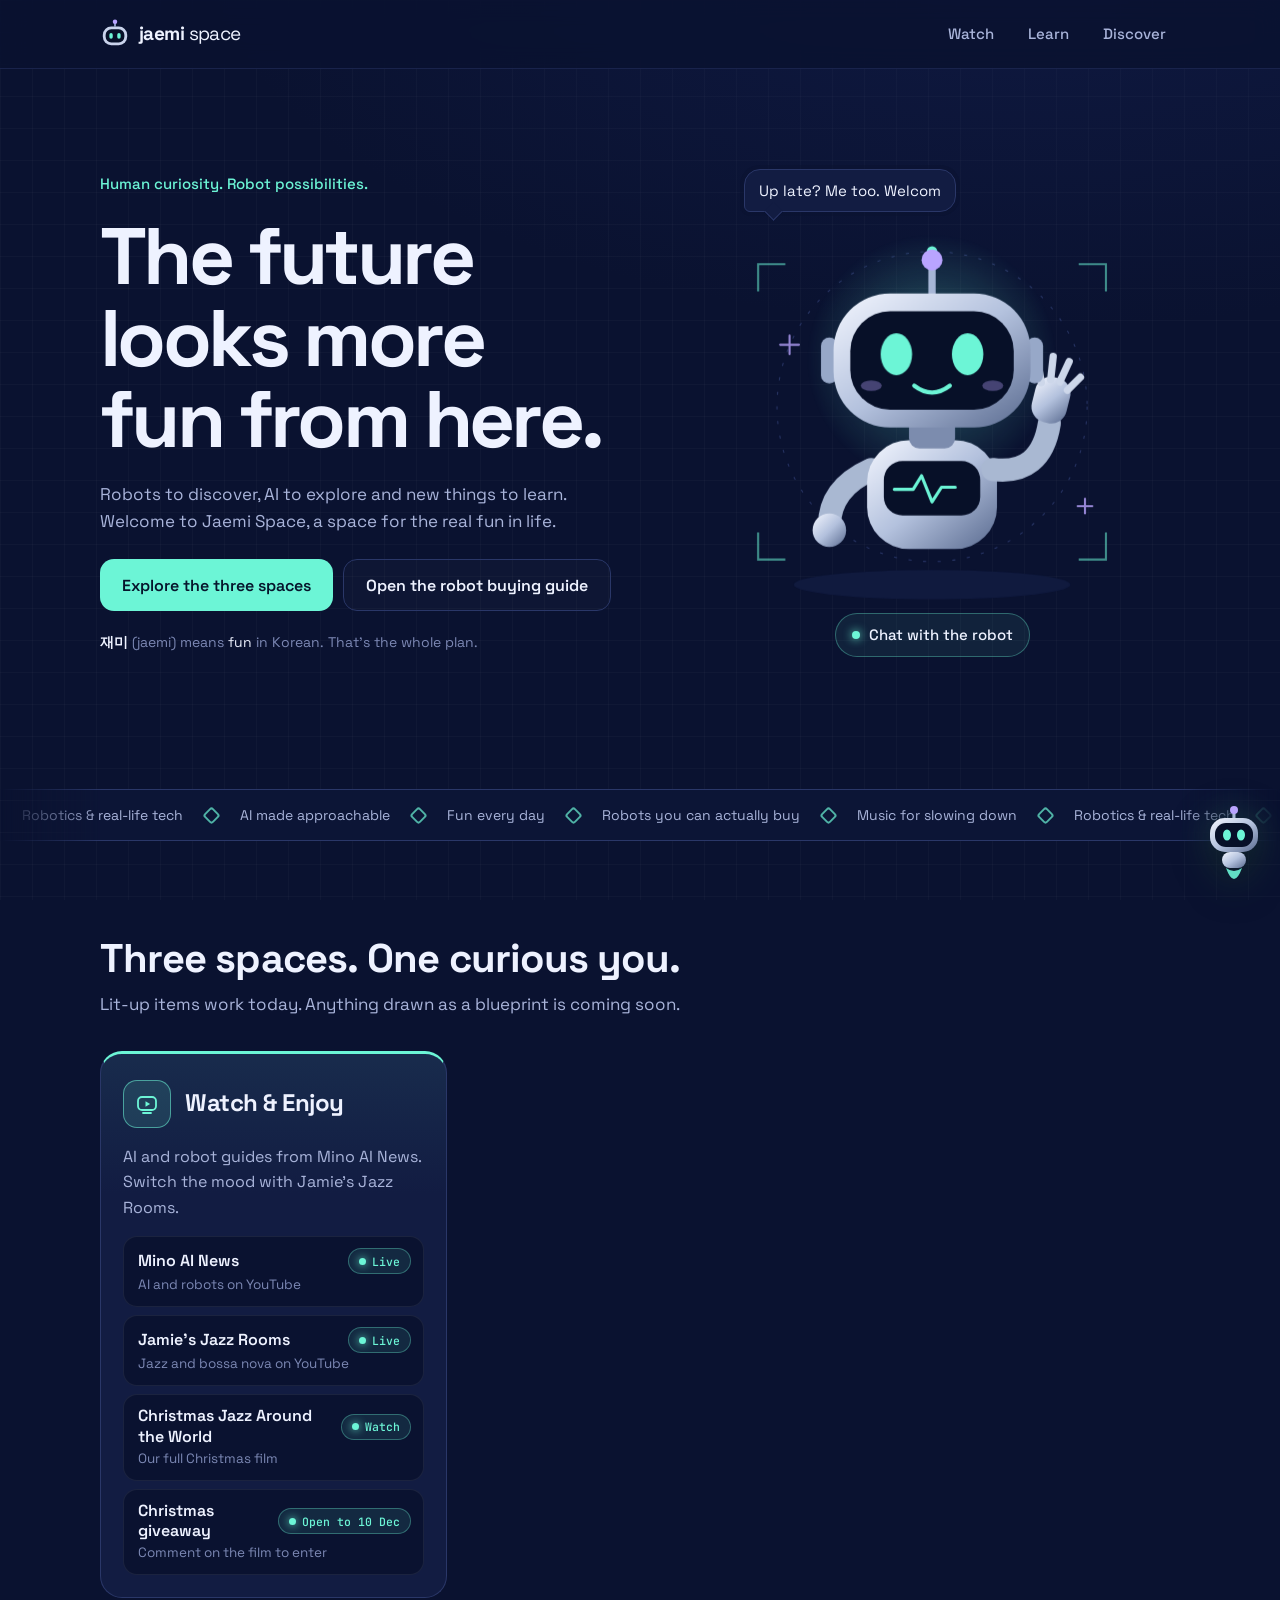
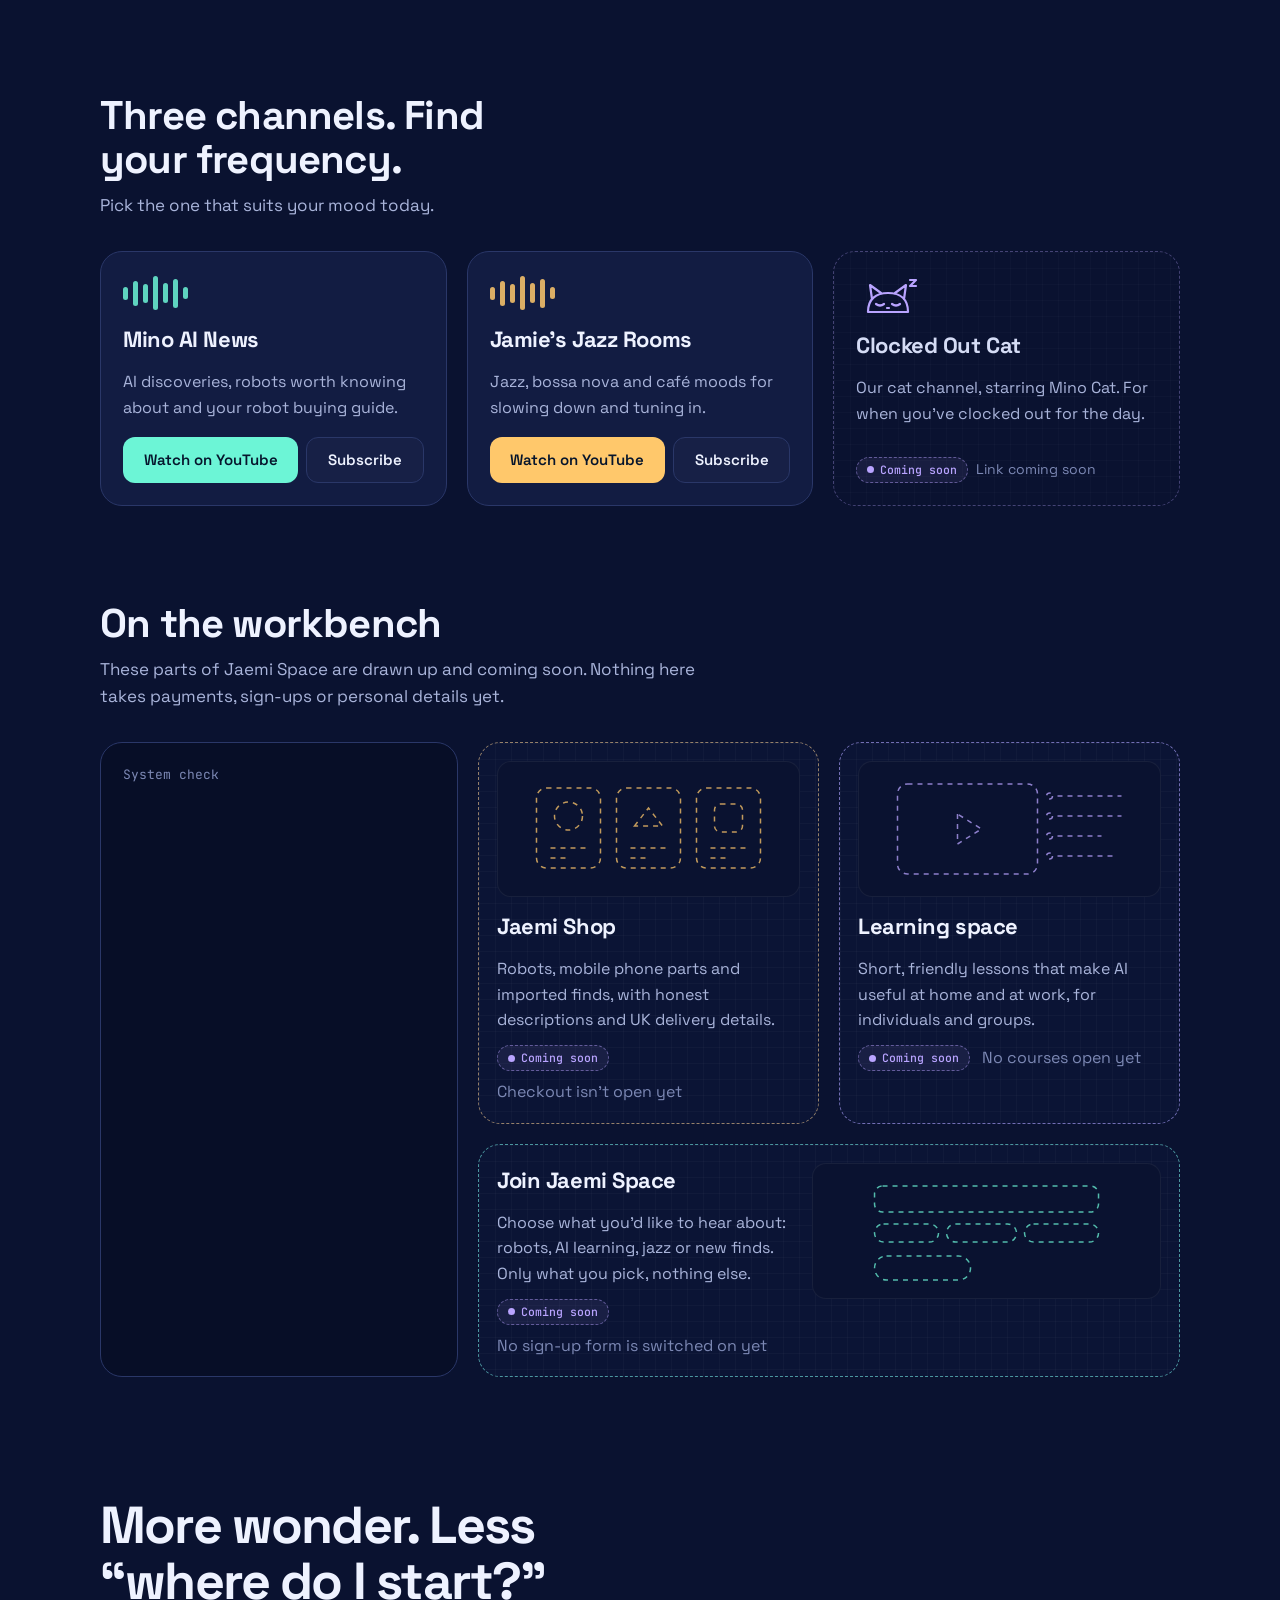
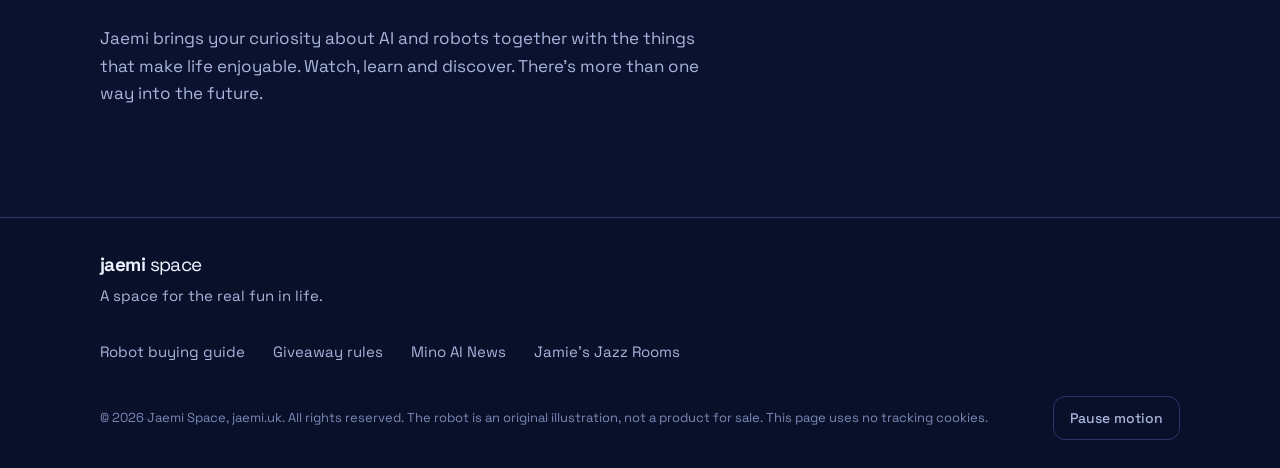
==== commit 4be1552d: "Jaemi Space: robot lift-off, robot chat, Clocked Out Cat, simpler labels - Hero robot greets by time" ====
--- a/index.html
+++ b/index.html
@@ -46,7 +46,7 @@
   <section class="hero" data-accent="mint" aria-labelledby="hero-title">
     <div class="hero-bot">
       <p class="bubble" id="bubble" aria-live="polite">Hello! Welcome to Jaemi Space.</p>
-      <button class="bot-button" type="button" id="bot" aria-label="Say hi to the Jaemi Space robot" aria-describedby="bubble">
+      <button class="bot-button" type="button" id="bot" aria-label="Chat with the Jaemi Space robot" aria-describedby="bubble">
         <svg class="bot" viewBox="0 0 420 380" aria-hidden="true">
           <defs>
             <linearGradient id="metal" x1="0" y1="0" x2="1" y2="1">
@@ -106,7 +106,7 @@
           </g>
         </svg>
       </button>
-      <p class="bot-hint">Tap the robot</p>
+      <button class="bot-chat" type="button" id="bot-chat" hidden><span class="dot" aria-hidden="true"></span>Chat with the robot</button>
     </div>
 
     <div class="hero-copy">
@@ -143,7 +143,7 @@
   <section class="section" id="spaces" aria-labelledby="spaces-title">
     <div class="section-head">
       <h2 id="spaces-title">Three spaces. One curious you.</h2>
-      <p>Lit-up items work today. Items drawn as blueprints are still being built.</p>
+      <p>Lit-up items work today. Anything drawn as a blueprint is coming soon.</p>
     </div>
 
     <div class="spaces">
@@ -168,9 +168,9 @@
         </div>
         <p class="space-text">Make AI part of everyday life, with practical lessons, playful experiments and new skills.</p>
         <ul class="rows">
-          <li><a class="row row-plan" href="#bench-learn"><span class="row-text"><b>Everyday AI lessons</b><small>Courses for beginners and groups</small></span><span class="pill pill-plan">Planned</span></a></li>
-          <li><div class="row row-plan"><span class="row-text"><b>Mino Boxing</b><small>A free robot boxing game for your phone</small></span><span class="pill pill-build">Coming soon</span></div></li>
-          <li><a class="row row-plan" href="#bench-join"><span class="row-text"><b>Course waiting list</b><small>Sign-up isn’t connected yet</small></span><span class="pill pill-off">Not connected</span></a></li>
+          <li><a class="row row-plan" href="#bench-learn"><span class="row-text"><b>Everyday AI lessons</b><small>Courses for beginners and groups</small></span><span class="pill pill-soon">Coming soon</span></a></li>
+          <li><div class="row row-plan"><span class="row-text"><b>Mino Boxing</b><small>A free robot boxing game for your phone</small></span><span class="pill pill-soon">Coming soon</span></div></li>
+          <li><a class="row row-plan" href="#bench-join"><span class="row-text"><b>Course waiting list</b><small>Join to hear when lessons open</small></span><span class="pill pill-soon">Coming soon</span></a></li>
         </ul>
       </article>
 
@@ -182,8 +182,8 @@
         <p class="space-text">Good, fun, exciting finds: robots, mobile phone parts and imported discoveries.</p>
         <ul class="rows">
           <li><a class="row" href="/robots/"><span class="row-text"><b>Robot buying guide</b><small>Real prices and where each robot ships</small></span><span class="pill pill-live">Live</span></a></li>
-          <li><a class="row row-plan" href="#bench-shop"><span class="row-text"><b>Jaemi Shop</b><small>Nothing is for sale yet</small></span><span class="pill pill-build">In development</span></a></li>
-          <li><a class="row row-plan" href="#bench-join"><span class="row-text"><b>Tell me when it lands</b><small>Restock and new-find alerts</small></span><span class="pill pill-off">Not connected</span></a></li>
+          <li><a class="row row-plan" href="#bench-shop"><span class="row-text"><b>Jaemi Shop</b><small>Robots, phone parts and imported finds</small></span><span class="pill pill-soon">Coming soon</span></a></li>
+          <li><a class="row row-plan" href="#bench-join"><span class="row-text"><b>Tell me when it lands</b><small>Alerts for new robots and finds</small></span><span class="pill pill-soon">Coming soon</span></a></li>
         </ul>
       </article>
     </div>
@@ -214,10 +214,10 @@
         </div>
       </article>
       <article class="channel channel-plan" style="--accent:var(--lilac)">
-        <div class="wave wave-flat" aria-hidden="true"><i></i><i></i><i></i><i></i><i></i><i></i><i></i></div>
-        <h3>Channel three</h3>
-        <p>A frequency we’re saving for something new. Name and link still to add.</p>
-        <div class="channel-actions"><span class="pill pill-plan">Coming soon</span></div>
+        <svg class="cat" viewBox="0 0 64 40" aria-hidden="true"><path d="M12 36C12 23 20 17 32 17s20 6 20 19z"/><path d="M16 23l-2-14 11 8M48 23l2-14-11 8"/><path d="M20 28q4 3 8 0M36 28q4 3 8 0M31 32h2"/><path d="M54 4h6l-6 6h6"/></svg>
+        <h3>Clocked Out Cat</h3>
+        <p>Our cat channel, starring Mino Cat. For when you’ve clocked out for the day.</p>
+        <div class="channel-actions"><span class="pill pill-soon">Coming soon</span><span class="soon-note">Link coming soon</span></div>
       </article>
     </div>
   </section>
@@ -225,7 +225,7 @@
   <section class="section bench" id="workbench" data-accent="lilac" aria-labelledby="bench-title">
     <div class="section-head">
       <h2 id="bench-title">On the workbench</h2>
-      <p>These parts of Jaemi Space are drawn up but not switched on. Nothing here takes payments, sign-ups or personal details yet.</p>
+      <p>These parts of Jaemi Space are drawn up and coming soon. Nothing here takes payments, sign-ups or personal details yet.</p>
     </div>
 
     <div class="bench-grid">
@@ -235,11 +235,13 @@
           <li data-state="on"><span class="led"></span><span>YouTube channels</span><b>2 linked</b></li>
           <li data-state="on"><span class="led"></span><span>Robot buying guide</span><b>Live</b></li>
           <li data-state="on" data-giveaway-diag><span class="led"></span><span>Christmas giveaway</span><b>Open</b></li>
-          <li data-state="build"><span class="led"></span><span>Channel three</span><b>To add</b></li>
-          <li data-state="build"><span class="led"></span><span>Jaemi Shop</span><b>Building</b></li>
-          <li data-state="build"><span class="led"></span><span>Learning space</span><b>Planned</b></li>
-          <li data-state="off"><span class="led"></span><span>Sign-ups (HubSpot)</span><b>Off</b></li>
-          <li data-state="off"><span class="led"></span><span>Instagram and TikTok</span><b>Off</b></li>
+          <li data-state="on" data-chat-diag><span class="led"></span><span>Robot chat</span><b>Basic</b></li>
+          <li data-state="soon"><span class="led"></span><span>Clocked Out Cat</span><b>Soon</b></li>
+          <li data-state="soon"><span class="led"></span><span>Jaemi Shop</span><b>Soon</b></li>
+          <li data-state="soon"><span class="led"></span><span>Learning space</span><b>Soon</b></li>
+          <li data-state="soon" data-signup-diag><span class="led"></span><span>Sign-ups</span><b>Soon</b></li>
+          <li data-state="soon"><span class="led"></span><span>Instagram and TikTok</span><b>Soon</b></li>
+          <li data-state="soon"><span class="led"></span><span>Full AI robot brain</span><b>Soon</b></li>
         </ul>
       </div>
 
@@ -249,7 +251,7 @@
         </div>
         <h3>Jaemi Shop</h3>
         <p>Robots, mobile phone parts and imported finds, with honest descriptions and UK delivery details.</p>
-        <p class="bp-status"><span class="pill pill-build">In development</span><span>Checkout not connected</span></p>
+        <p class="bp-status"><span class="pill pill-soon">Coming soon</span><span>Checkout isn’t open yet</span></p>
       </article>
 
       <article class="blueprint" id="bench-learn" style="--accent:var(--lilac)">
@@ -258,7 +260,7 @@
         </div>
         <h3>Learning space</h3>
         <p>Short, friendly lessons that make AI useful at home and at work, for individuals and groups.</p>
-        <p class="bp-status"><span class="pill pill-plan">Planned</span><span>No courses open yet</span></p>
+        <p class="bp-status"><span class="pill pill-soon">Coming soon</span><span>No courses open yet</span></p>
       </article>
 
       <article class="blueprint" id="bench-join" style="--accent:var(--mint)">
@@ -268,7 +270,7 @@
         <h3>Join Jaemi Space</h3>
         <p>Choose what you’d like to hear about: robots, AI learning, jazz or new finds. Only what you pick, nothing else.</p>
         <div class="signup-slot" id="hubspot-signup" data-hubspot-slot="join">
-          <p class="bp-status"><span class="pill pill-off">Not connected</span><span>Sign-up opens when HubSpot is linked</span></p>
+          <p class="bp-status"><span class="pill pill-soon">Coming soon</span><span>No sign-up form is switched on yet</span></p>
         </div>
       </article>
     </div>
@@ -279,6 +281,43 @@
     <p>Jaemi brings your curiosity about AI and robots together with the things that make life enjoyable. Watch, learn and discover. There’s more than one way into the future.</p>
   </section>
 </main>
+
+<button class="dock" id="dock" type="button" hidden aria-label="Chat with the Jaemi Space robot">
+  <svg viewBox="0 0 64 80" aria-hidden="true">
+    <path class="flame" d="M24 62q8 22 16 0q-8 6-16 0z"/>
+    <line x1="32" y1="4" x2="32" y2="12" stroke="#A6B6D6" stroke-width="3" stroke-linecap="round"/>
+    <circle class="antenna-dot" cx="32" cy="4" r="4"/>
+    <rect x="8" y="12" width="48" height="34" rx="15" fill="url(#metal)"/>
+    <rect x="13" y="17" width="38" height="24" rx="11" fill="#071028"/>
+    <g class="dock-eyes"><g class="eye-l"><ellipse class="eye eye-open" cx="25" cy="29" rx="4" ry="5.5"/><path class="eye-happy" d="M21 30q4-5 8 0" fill="none" stroke-width="2.5" stroke-linecap="round"/></g><g class="eye-r"><ellipse class="eye eye-open" cx="39" cy="29" rx="4" ry="5.5"/><path class="eye-happy" d="M35 30q4-5 8 0" fill="none" stroke-width="2.5" stroke-linecap="round"/></g></g>
+    <rect x="20" y="46" width="24" height="16" rx="8" fill="url(#metal)"/>
+  </svg>
+</button>
+
+<aside class="chat" id="chat" role="dialog" aria-modal="false" aria-labelledby="chat-title" hidden>
+  <div class="chat-head">
+    <img src="/assets/favicon.svg" width="36" height="36" alt="">
+    <div class="chat-who">
+      <p class="chat-title" id="chat-title">Jaemi robot</p>
+      <p class="chat-mode" id="chat-mode">Basic mode: I answer from a short list. Full AI chat is coming soon.</p>
+    </div>
+    <button class="chat-close" type="button" id="chat-close" aria-label="Close chat"><svg viewBox="0 0 24 24" aria-hidden="true"><path d="M6 6l12 12M18 6L6 18"/></svg></button>
+  </div>
+  <div class="chat-log" id="chat-log" aria-live="polite"></div>
+  <div class="chips" id="chat-chips">
+    <button type="button" data-ask="Help me find a robot">Find a robot</button>
+    <button type="button" data-ask="Play some jazz">Play some jazz</button>
+    <button type="button" data-ask="Show me AI news">AI news</button>
+    <button type="button" data-ask="What's coming soon?">What’s coming soon?</button>
+    <button type="button" data-ask="What does jaemi mean?">What does jaemi mean?</button>
+  </div>
+  <form class="chat-form" id="chat-form">
+    <label class="sr" for="chat-input">Your message</label>
+    <input id="chat-input" type="text" autocomplete="off" maxlength="300" placeholder="Ask me something" enterkeyhint="send">
+    <button type="submit">Send</button>
+  </form>
+  <p class="chat-privacy" id="chat-privacy">Basic mode runs on your device. Nothing you type is sent anywhere.</p>
+</aside>
 
 <footer class="foot">
   <div class="foot-inner">
@@ -293,7 +332,7 @@
       <a href="https://www.youtube.com/@JamiesJazzRooms" target="_blank" rel="noopener">Jamie’s Jazz Rooms</a>
     </nav>
     <div class="foot-end">
-      <span>© 2026 Jaemi Space, jaemi.uk. The robot is an original illustration, not a product for sale.</span>
+      <span>© 2026 Jaemi Space, jaemi.uk. All rights reserved. The robot is an original illustration, not a product for sale. This page uses no tracking cookies.</span>
       <button class="motion-toggle" type="button" id="motion-toggle" aria-pressed="false">Pause motion</button>
     </div>
   </div>
--- a/assets/space.css
+++ b/assets/space.css
@@ -154,8 +154,23 @@
 .orbit-sat { fill: var(--eye); transition: fill .5s; }
 .sparks { stroke: var(--lilac); opacity: .8; }
 .scan { fill: var(--eye); opacity: 0; }
-.bot-hint { font-size: 13px; color: var(--faint); margin-top: -6px; }
-.no-hint .bot-hint { visibility: hidden; }
+.bot-chat {
+  display: inline-flex;
+  align-items: center;
+  gap: 9px;
+  min-height: 44px;
+  margin-top: -4px;
+  padding: 0 16px;
+  border-radius: 999px;
+  border: 1px solid #6CF5D655;
+  background: #6CF5D612;
+  color: var(--ink);
+  font: 500 15px var(--sans);
+  cursor: pointer;
+}
+.bot-chat .dot { width: 8px; height: 8px; border-radius: 50%; background: var(--mint); box-shadow: 0 0 10px var(--mint); }
+.bot-chat:hover { background: #6CF5D622; }
+.sr { position: absolute; width: 1px; height: 1px; overflow: hidden; clip: rect(0 0 0 0); white-space: nowrap; }
 
 .bubble {
   position: relative;
@@ -325,8 +340,7 @@
 .pill::before { content: ""; width: 7px; height: 7px; border-radius: 50%; background: currentColor; }
 .pill-live { color: var(--mint); background: #6CF5D61A; border: 1px solid #6CF5D655; }
 .pill-live::before { box-shadow: 0 0 8px currentColor; }
-.pill-build { color: var(--amber); background: #FFC86B14; border: 1px dashed #FFC86B66; }
-.pill-plan { color: var(--lilac); background: #B9A4FF14; border: 1px dashed #B9A4FF66; }
+.pill-soon { color: var(--lilac); background: #B9A4FF14; border: 1px dashed #B9A4FF77; }
 .pill-off { color: var(--faint); background: transparent; border: 1px dashed #7C88B466; }
 .pill-off::before { background: transparent; border: 1.5px solid currentColor; }
 
@@ -358,7 +372,8 @@
 .wave i { width: 5px; height: 40%; border-radius: 3px; background: var(--accent); opacity: .85; }
 .wave i:nth-child(2) { height: 75%; } .wave i:nth-child(3) { height: 55%; } .wave i:nth-child(4) { height: 100%; }
 .wave i:nth-child(5) { height: 60%; } .wave i:nth-child(6) { height: 85%; } .wave i:nth-child(7) { height: 35%; }
-.wave-flat i { height: 3px !important; opacity: .6; }
+.cat { width: 64px; height: 40px; fill: none; stroke: var(--lilac); stroke-width: 2.2; stroke-linecap: round; stroke-linejoin: round; }
+.soon-note { align-self: center; color: var(--faint); font-size: 14px; }
 
 /* ---------- Workbench ---------- */
 .bench-grid { display: grid; gap: 16px; }
@@ -386,8 +401,8 @@
 .led { width: 10px; height: 10px; border-radius: 50%; }
 [data-state="on"] .led { background: var(--mint); box-shadow: 0 0 10px var(--mint); }
 [data-state="on"] b { color: var(--mint); }
-[data-state="build"] .led { background: var(--amber); box-shadow: 0 0 8px #FFC86B99; }
-[data-state="build"] b { color: var(--amber); }
+[data-state="soon"] .led { background: var(--lilac); box-shadow: 0 0 8px #B9A4FF99; }
+[data-state="soon"] b { color: var(--lilac); }
 [data-state="off"] .led { border: 1.5px solid var(--faint); }
 [data-state="off"] b { color: var(--faint); }
 
@@ -491,7 +506,6 @@
   a.row:hover { border-color: color-mix(in srgb, var(--accent) 60%, transparent); background: #0D1740; }
   .btn-ghost:hover { background: #ffffff0d; }
   .btn:hover { transform: translateY(-1px); }
-  .bot-hint { visibility: hidden; }
 }
 
 /* ---------- Larger phones / small tablets ---------- */
@@ -564,4 +578,75 @@
   *, *::before, *::after { animation: none !important; transition: none !important; }
 }
 html.still *, html.still *::before, html.still *::after { animation: none !important; transition-duration: 0s !important; }
-html:not(.js) .bot-hint { display: none; }
+
+/* ---------- Docked robot: flies to the corner when the hero scrolls away ---------- */
+.dock {
+  position: fixed;
+  right: max(14px, env(safe-area-inset-right, 0px));
+  bottom: calc(14px + env(safe-area-inset-bottom, 0px));
+  z-index: 30;
+  width: 64px;
+  height: 80px;
+  padding: 0;
+  border: 0;
+  background: none;
+  cursor: pointer;
+  filter: drop-shadow(0 8px 18px #000a) drop-shadow(0 0 14px #6CF5D633);
+}
+.dock[hidden] { display: none; }
+.dock svg { width: 100%; height: 100%; overflow: visible; }
+.flame { fill: var(--mint); opacity: 0; transform-origin: 32px 62px; transition: opacity .2s; }
+.dock.flying .flame, .dock:hover .flame { opacity: .9; }
+@media (prefers-reduced-motion: no-preference) {
+  html.js:not(.still) .dock:not(.flying) svg { animation: hover-bob 3.4s ease-in-out infinite; }
+  html.js:not(.still) .dock.flying .flame { animation: thrust .12s linear infinite alternate; }
+}
+@keyframes hover-bob { 50% { transform: translateY(-5px); } }
+@keyframes thrust { from { transform: scaleY(.75); } to { transform: scaleY(1.15); } }
+
+/* ---------- Chat with the robot ---------- */
+.chat {
+  position: fixed;
+  z-index: 40;
+  left: 0;
+  right: 0;
+  bottom: 0;
+  display: grid;
+  grid-template-rows: auto 1fr auto auto auto;
+  max-height: min(82svh, 640px);
+  padding-bottom: env(safe-area-inset-bottom, 0px);
+  background: #0D1638;
+  border: 1px solid var(--line);
+  border-bottom: 0;
+  border-radius: 22px 22px 0 0;
+  box-shadow: 0 -20px 60px #000b;
+}
+.chat[hidden] { display: none; }
+.chat-head { display: flex; align-items: center; gap: 12px; padding: 14px 12px 12px 16px; border-bottom: 1px solid var(--line); }
+.chat-who { flex: 1; min-width: 0; }
+.chat-title { font-weight: 700; font-size: 17px; }
+.chat-mode { font-size: 13px; color: var(--faint); line-height: 1.35; }
+.chat-close { width: 44px; height: 44px; flex: none; display: grid; place-items: center; border-radius: 12px; border: 1px solid var(--line); background: transparent; color: var(--ink); cursor: pointer; }
+.chat-close svg { width: 18px; height: 18px; stroke: currentColor; stroke-width: 2; stroke-linecap: round; }
+.chat-log { overflow-y: auto; overscroll-behavior: contain; padding: 16px; display: flex; flex-direction: column; gap: 10px; min-height: 160px; }
+.msg { max-width: 86%; padding: 10px 14px; border-radius: 16px; font-size: 15.5px; line-height: 1.45; overflow-wrap: anywhere; }
+.msg-bot { align-self: flex-start; background: var(--panel-2); border: 1px solid var(--line); border-bottom-left-radius: 6px; }
+.msg-you { align-self: flex-end; background: var(--mint); color: #06152C; border-bottom-right-radius: 6px; }
+.msg-links { display: flex; flex-wrap: wrap; gap: 8px; margin-top: 10px; }
+.msg-links a { display: inline-flex; align-items: center; min-height: 40px; padding: 0 14px; border-radius: 10px; background: #6CF5D61A; border: 1px solid #6CF5D655; color: var(--mint); text-decoration: none; font-weight: 600; font-size: 14.5px; }
+.typing { display: inline-flex; gap: 5px; padding: 14px 16px; }
+.typing i { width: 7px; height: 7px; border-radius: 50%; background: var(--eye); opacity: .4; animation: typing 1s infinite; }
+.typing i:nth-child(2) { animation-delay: .15s; } .typing i:nth-child(3) { animation-delay: .3s; }
+@keyframes typing { 50% { opacity: 1; transform: translateY(-3px); } }
+.chips { display: flex; gap: 8px; overflow-x: auto; padding: 4px 16px 10px; scrollbar-width: none; }
+.chips::-webkit-scrollbar { display: none; }
+.chips button { flex: none; min-height: 40px; padding: 0 14px; border-radius: 999px; border: 1px solid var(--line); background: transparent; color: var(--ink); font: 500 14.5px var(--sans); cursor: pointer; white-space: nowrap; }
+.chips button:hover { border-color: #6CF5D677; }
+.chat-form { display: flex; gap: 8px; padding: 0 12px 8px; }
+.chat-form input { flex: 1; min-width: 0; min-height: 48px; padding: 0 14px; border-radius: 14px; border: 1px solid var(--line); background: #070E27; color: var(--ink); font: 400 16px var(--sans); }
+.chat-form input::placeholder { color: var(--faint); }
+.chat-form button { min-height: 48px; padding: 0 18px; border-radius: 14px; border: 0; background: var(--mint); color: #06152C; font: 600 16px var(--sans); cursor: pointer; }
+.chat-privacy { padding: 0 16px 12px; font-size: 12.5px; color: var(--faint); }
+@media (min-width: 640px) {
+  .chat { left: auto; right: 20px; bottom: 20px; width: 400px; border-radius: 22px; border-bottom: 1px solid var(--line); max-height: min(78vh, 620px); }
+}
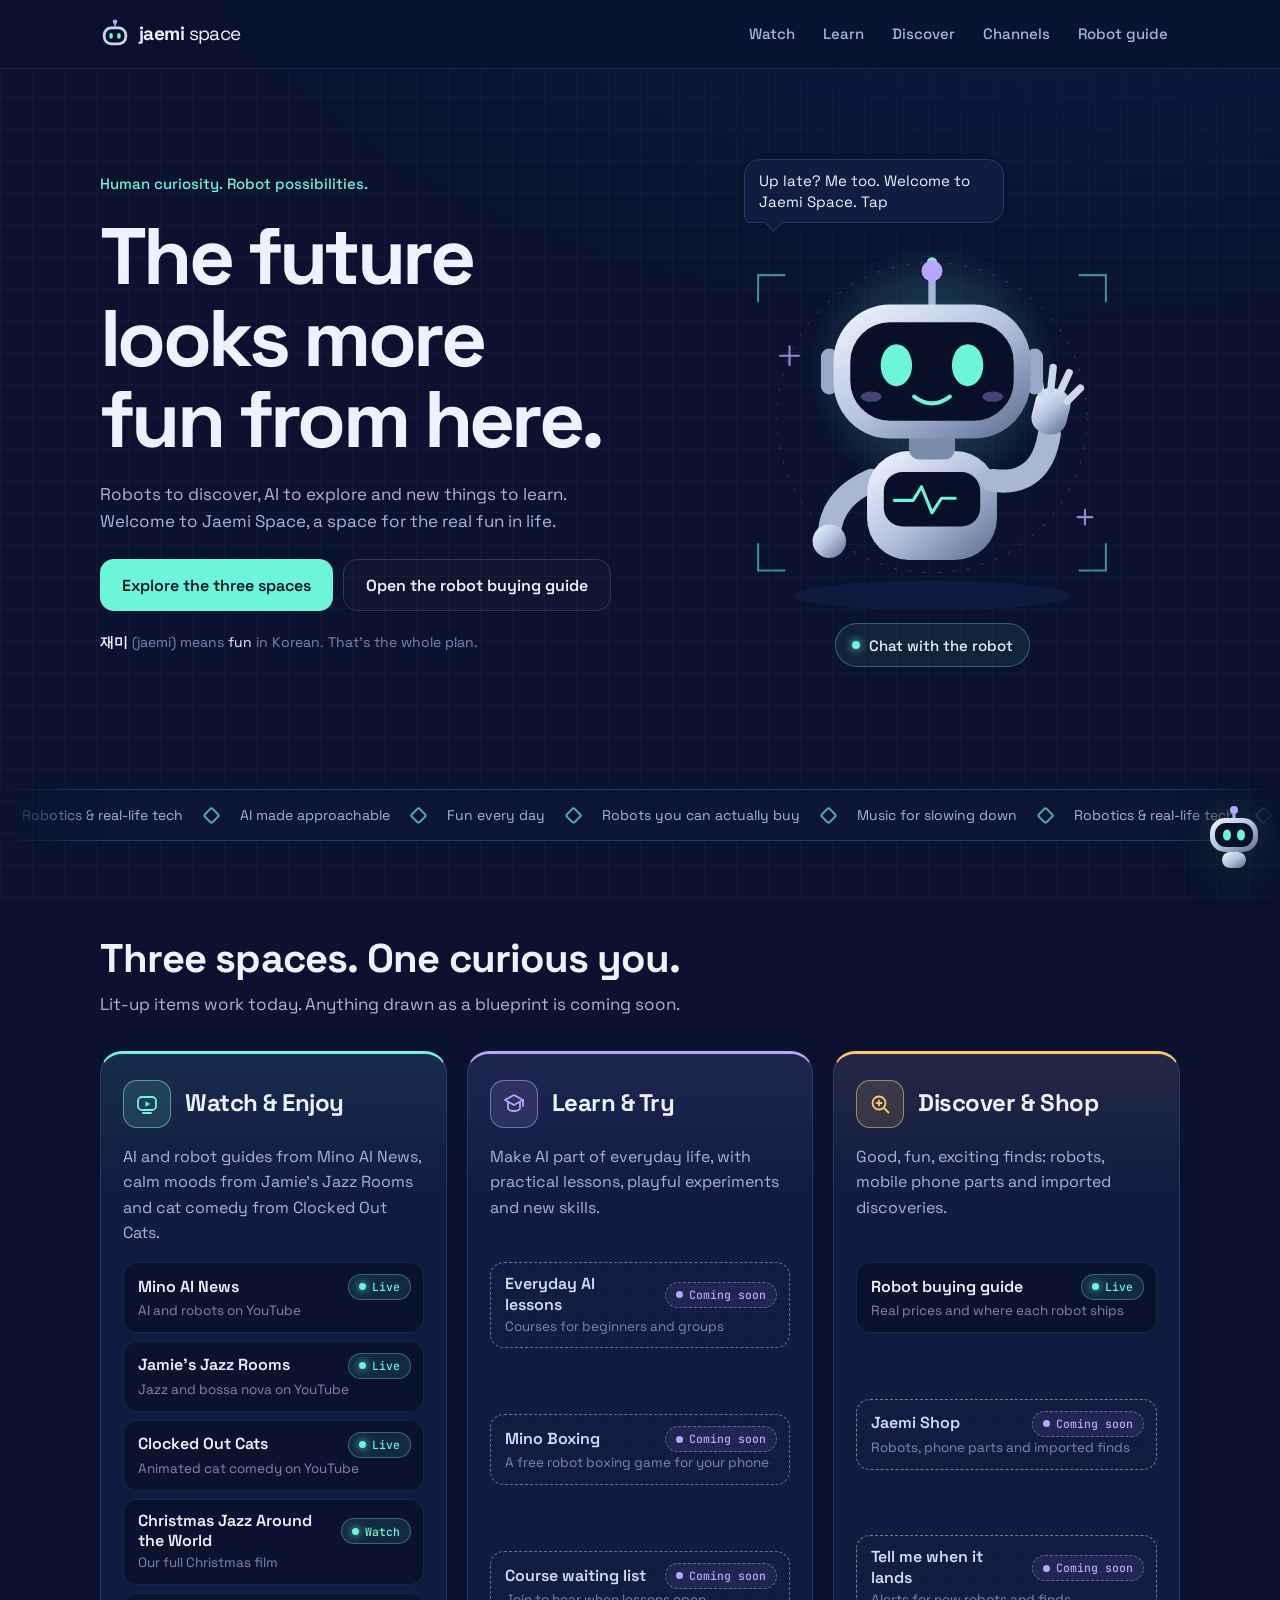
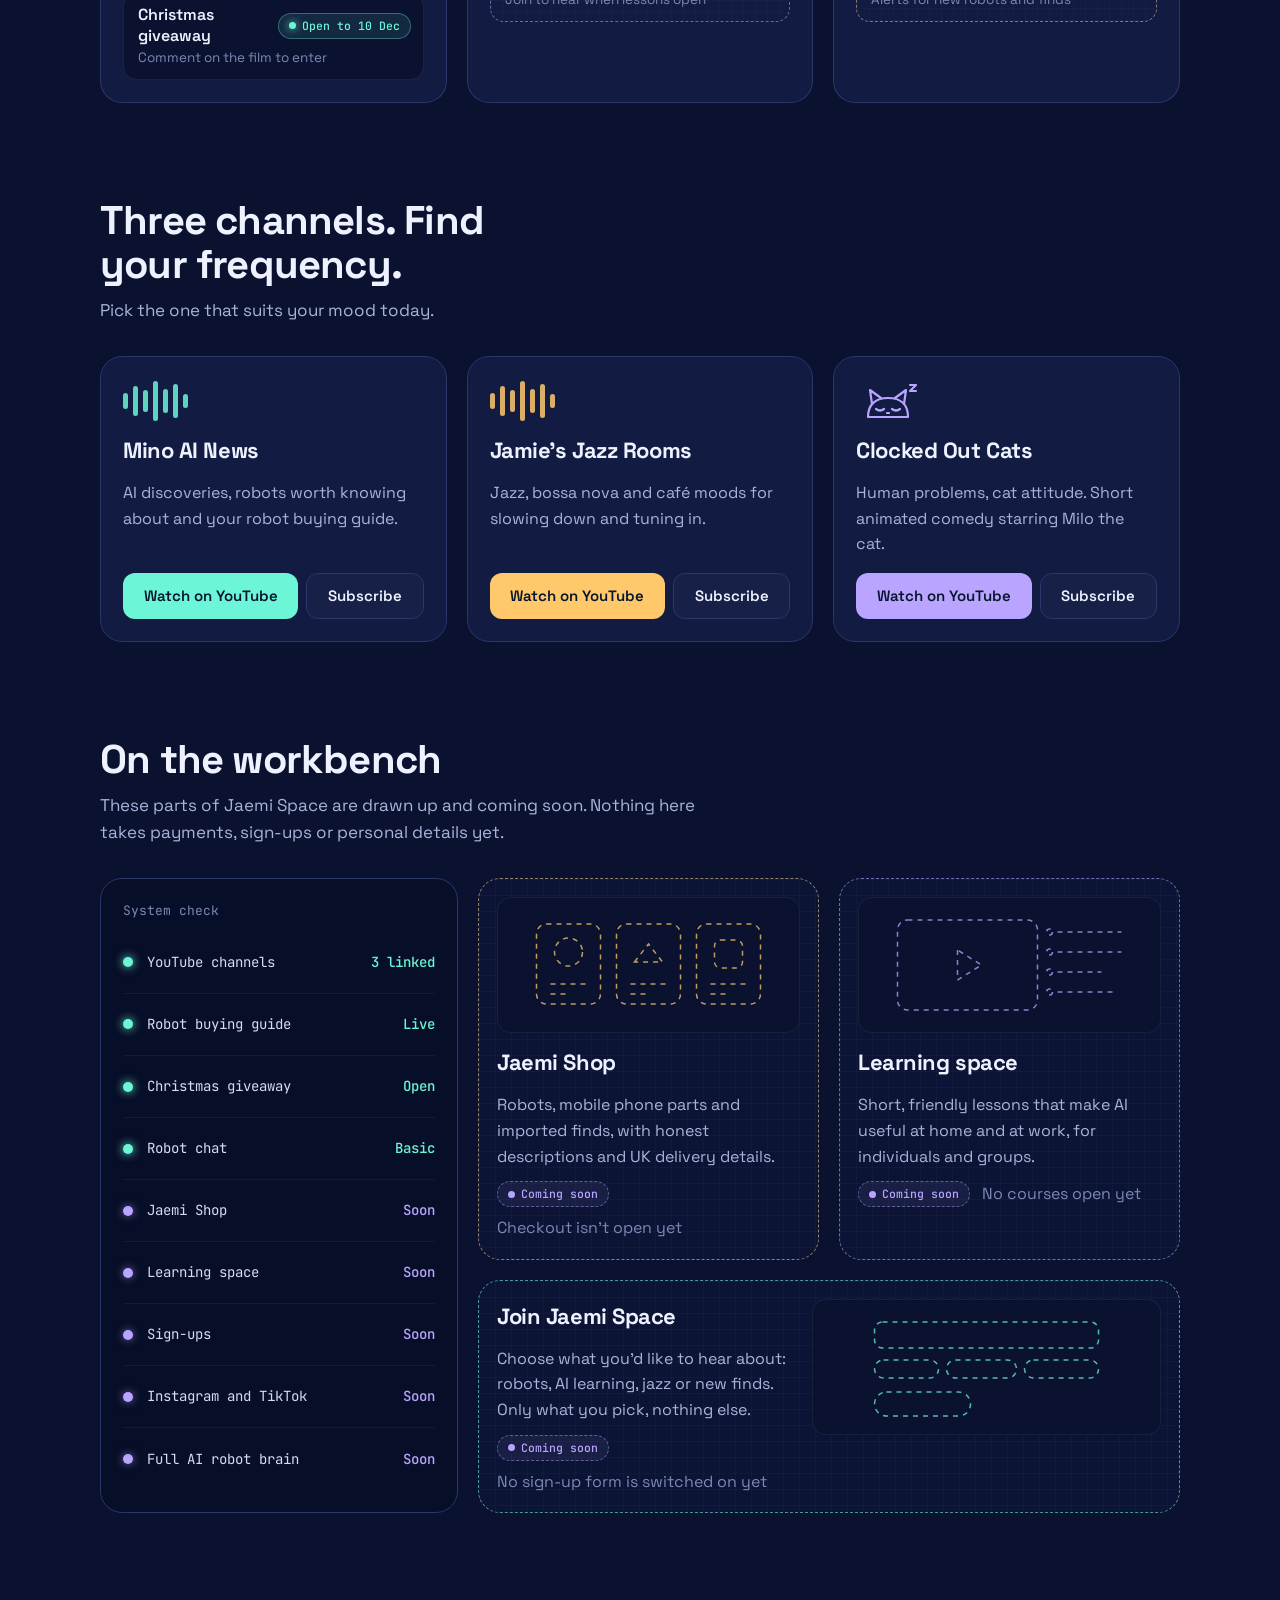
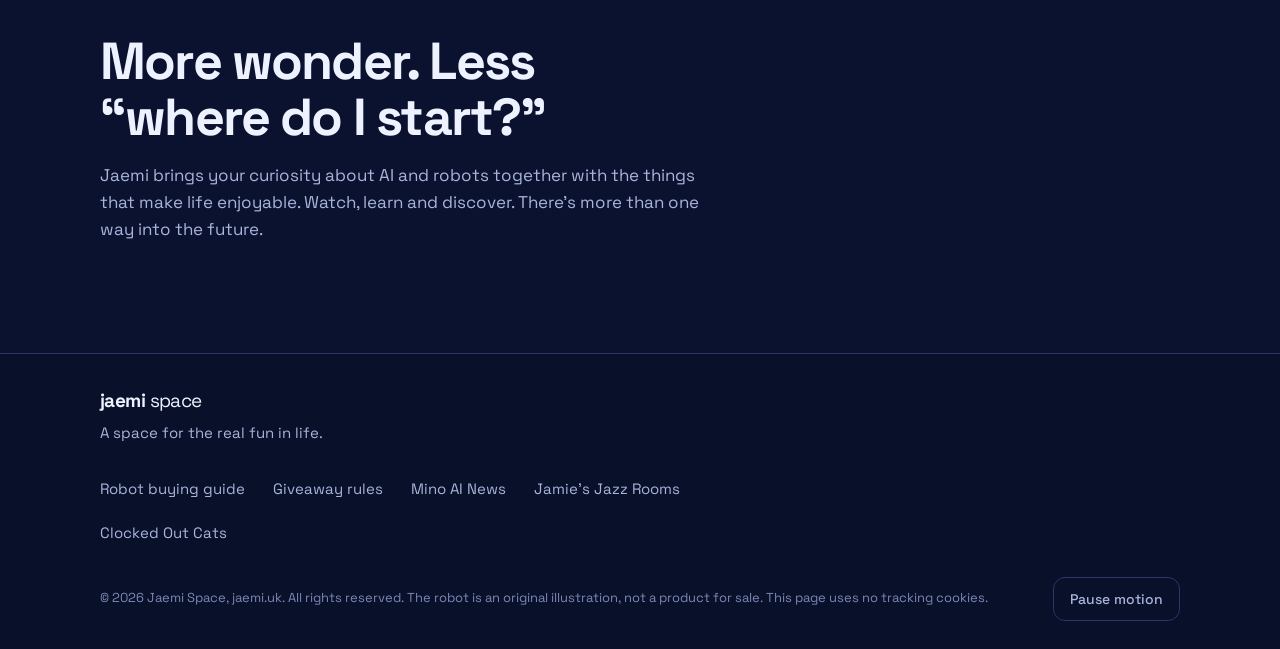
==== commit 72f15b31: "Jaemi Space: hamburger menu, Clocked Out Cats goes live - Phones and tablets: three-line menu openin" ====
--- a/index.html
+++ b/index.html
@@ -34,13 +34,44 @@
       </svg>
       <span class="brand-word"><b>jaemi</b> space</span>
     </a>
-    <nav aria-label="Main">
+    <nav class="nav-inline" aria-label="Main">
       <a href="#watch">Watch</a>
       <a href="#learn">Learn</a>
       <a href="#discover">Discover</a>
+      <a href="#channels">Channels</a>
+      <a href="/robots/">Robot guide</a>
     </nav>
+    <button class="menu-btn" id="menu-btn" type="button" aria-expanded="false" aria-controls="menu">
+      <span class="bars" aria-hidden="true"><i></i><i></i><i></i></span>
+      <span class="menu-word">Menu</span>
+    </button>
   </div>
 </header>
+
+<div class="menu" id="menu" hidden>
+  <div class="menu-inner">
+    <p class="menu-group">Three spaces</p>
+    <ul class="menu-spaces">
+      <li><a href="#watch" style="--accent:var(--mint)"><span class="menu-dot"></span><span><b>Watch &amp; Enjoy</b><small>Our three YouTube channels</small></span></a></li>
+      <li><a href="#learn" style="--accent:var(--lilac)"><span class="menu-dot"></span><span><b>Learn &amp; Try</b><small>AI lessons and games, coming soon</small></span></a></li>
+      <li><a href="#discover" style="--accent:var(--amber)"><span class="menu-dot"></span><span><b>Discover &amp; Shop</b><small>Robot guide now, shop coming soon</small></span></a></li>
+    </ul>
+    <p class="menu-group">Explore</p>
+    <ul class="menu-list">
+      <li><a href="/robots/"><span>Robot buying guide</span><span class="pill pill-live">Live</span></a></li>
+      <li><a href="#channels"><span>Channels</span><span class="pill pill-live">Live</span></a></li>
+      <li><a href="/games/XmasTnC/" data-giveaway><span>Christmas giveaway</span><span class="pill pill-live" data-giveaway-pill>Open</span></a></li>
+      <li><a href="#workbench"><span>Shop and lessons</span><span class="pill pill-soon">Coming soon</span></a></li>
+    </ul>
+    <button class="btn btn-primary menu-chat" type="button" id="menu-chat"><span class="dot" aria-hidden="true"></span>Chat with the robot</button>
+    <p class="menu-group">On YouTube</p>
+    <div class="menu-yt">
+      <a href="https://www.youtube.com/@MinoAINews" target="_blank" rel="noopener">Mino AI News</a>
+      <a href="https://www.youtube.com/@JamiesJazzRooms" target="_blank" rel="noopener">Jamie’s Jazz Rooms</a>
+      <a href="https://www.youtube.com/@ClockedOutCats" target="_blank" rel="noopener">Clocked Out Cats</a>
+    </div>
+  </div>
+</div>
 
 <main>
   <section class="hero" data-accent="mint" aria-labelledby="hero-title">
@@ -152,10 +183,11 @@
           <span class="space-icon" aria-hidden="true"><svg viewBox="0 0 24 24"><rect x="3" y="5" width="18" height="13" rx="4"/><path d="M10.5 9.2v5.6l4.6-2.8z" class="fill"/><path d="M8 21h8"/></svg></span>
           <h3>Watch &amp; Enjoy</h3>
         </div>
-        <p class="space-text">AI and robot guides from Mino AI News. Switch the mood with Jamie’s Jazz Rooms.</p>
+        <p class="space-text">AI and robot guides from Mino AI News, calm moods from Jamie’s Jazz Rooms and cat comedy from Clocked Out Cats.</p>
         <ul class="rows">
           <li><a class="row" href="https://www.youtube.com/@MinoAINews" target="_blank" rel="noopener"><span class="row-text"><b>Mino AI News</b><small>AI and robots on YouTube</small></span><span class="pill pill-live">Live</span></a></li>
           <li><a class="row" href="https://www.youtube.com/@JamiesJazzRooms" target="_blank" rel="noopener"><span class="row-text"><b>Jamie’s Jazz Rooms</b><small>Jazz and bossa nova on YouTube</small></span><span class="pill pill-live">Live</span></a></li>
+          <li><a class="row" href="https://www.youtube.com/@ClockedOutCats" target="_blank" rel="noopener"><span class="row-text"><b>Clocked Out Cats</b><small>Animated cat comedy on YouTube</small></span><span class="pill pill-live">Live</span></a></li>
           <li><a class="row" href="https://www.youtube.com/watch?v=zZaZsq8hqIM" target="_blank" rel="noopener"><span class="row-text"><b>Christmas Jazz Around the World</b><small>Our full Christmas film</small></span><span class="pill pill-live">Watch</span></a></li>
           <li><a class="row" href="/games/XmasTnC/" data-giveaway><span class="row-text"><b>Christmas giveaway</b><small>Comment on the film to enter</small></span><span class="pill pill-live" data-giveaway-pill>Open to 10 Dec</span></a></li>
         </ul>
@@ -213,11 +245,14 @@
           <a class="btn btn-small btn-ghost" href="https://www.youtube.com/@JamiesJazzRooms?sub_confirmation=1" target="_blank" rel="noopener">Subscribe</a>
         </div>
       </article>
-      <article class="channel channel-plan" style="--accent:var(--lilac)">
+      <article class="channel" style="--accent:var(--lilac)">
         <svg class="cat" viewBox="0 0 64 40" aria-hidden="true"><path d="M12 36C12 23 20 17 32 17s20 6 20 19z"/><path d="M16 23l-2-14 11 8M48 23l2-14-11 8"/><path d="M20 28q4 3 8 0M36 28q4 3 8 0M31 32h2"/><path d="M54 4h6l-6 6h6"/></svg>
-        <h3>Clocked Out Cat</h3>
-        <p>Our cat channel, starring Mino Cat. For when you’ve clocked out for the day.</p>
-        <div class="channel-actions"><span class="pill pill-soon">Coming soon</span><span class="soon-note">Link coming soon</span></div>
+        <h3>Clocked Out Cats</h3>
+        <p>Human problems, cat attitude. Short animated comedy starring Milo the cat.</p>
+        <div class="channel-actions">
+          <a class="btn btn-small btn-primary" href="https://www.youtube.com/@ClockedOutCats" target="_blank" rel="noopener">Watch on YouTube</a>
+          <a class="btn btn-small btn-ghost" href="https://www.youtube.com/@ClockedOutCats?sub_confirmation=1" target="_blank" rel="noopener">Subscribe</a>
+        </div>
       </article>
     </div>
   </section>
@@ -232,11 +267,10 @@
       <div class="diag" role="group" aria-labelledby="diag-title">
         <p class="diag-title" id="diag-title">System check</p>
         <ul class="diag-list">
-          <li data-state="on"><span class="led"></span><span>YouTube channels</span><b>2 linked</b></li>
+          <li data-state="on"><span class="led"></span><span>YouTube channels</span><b>3 linked</b></li>
           <li data-state="on"><span class="led"></span><span>Robot buying guide</span><b>Live</b></li>
           <li data-state="on" data-giveaway-diag><span class="led"></span><span>Christmas giveaway</span><b>Open</b></li>
           <li data-state="on" data-chat-diag><span class="led"></span><span>Robot chat</span><b>Basic</b></li>
-          <li data-state="soon"><span class="led"></span><span>Clocked Out Cat</span><b>Soon</b></li>
           <li data-state="soon"><span class="led"></span><span>Jaemi Shop</span><b>Soon</b></li>
           <li data-state="soon"><span class="led"></span><span>Learning space</span><b>Soon</b></li>
           <li data-state="soon" data-signup-diag><span class="led"></span><span>Sign-ups</span><b>Soon</b></li>
@@ -330,6 +364,7 @@
       <a href="/games/XmasTnC/">Giveaway rules</a>
       <a href="https://www.youtube.com/@MinoAINews" target="_blank" rel="noopener">Mino AI News</a>
       <a href="https://www.youtube.com/@JamiesJazzRooms" target="_blank" rel="noopener">Jamie’s Jazz Rooms</a>
+      <a href="https://www.youtube.com/@ClockedOutCats" target="_blank" rel="noopener">Clocked Out Cats</a>
     </nav>
     <div class="foot-end">
       <span>© 2026 Jaemi Space, jaemi.uk. All rights reserved. The robot is an original illustration, not a product for sale. This page uses no tracking cookies.</span>
--- a/assets/space.css
+++ b/assets/space.css
@@ -97,8 +97,9 @@
 .mini-bot { width: 30px; height: 30px; flex: none; }
 .brand-word { font-size: 19px; font-weight: 400; letter-spacing: -0.03em; white-space: nowrap; }
 .brand-word b { font-weight: 700; }
-.top nav { display: flex; gap: 2px; }
-.top nav a {
+.nav-inline { display: none; gap: 2px; }
+html:not(.js) .nav-inline { display: flex; }
+.nav-inline a {
   display: inline-flex;
   align-items: center;
   min-height: 44px;
@@ -109,7 +110,7 @@
   font-size: 14px;
   font-weight: 500;
 }
-.top nav a:hover { color: var(--ink); background: #ffffff0a; }
+.nav-inline a:hover { color: var(--ink); background: #ffffff0a; }
 
 /* Robot parts shared by the header face and the hero robot */
 .eye { fill: var(--eye); transition: fill .5s ease; }
@@ -227,11 +228,14 @@
   font-weight: 600;
   text-decoration: none;
   text-align: center;
+  font-family: inherit;
+  border: 0;
+  cursor: pointer;
   transition: transform .15s, background-color .2s, box-shadow .2s;
 }
 .btn:active { transform: scale(.98); }
 .btn-primary { background: var(--mint); color: #06152C; }
-.btn-ghost { border: 1px solid var(--line); color: var(--ink); background: #ffffff05; }
+.btn-ghost { border: 1px solid var(--line) !important; color: var(--ink); background: #ffffff05; }
 .btn-small { min-height: 46px; padding: 0 16px; font-size: 15px; border-radius: 12px; }
 
 /* ---------- Ticker ---------- */
@@ -368,7 +372,7 @@
   border: 1px dashed #B9A4FF55;
 }
 .channel-plan h3 { color: #D5DCF5; }
-.wave { display: flex; align-items: center; gap: 5px; height: 34px; }
+.wave { display: flex; align-items: center; gap: 5px; height: 40px; }
 .wave i { width: 5px; height: 40%; border-radius: 3px; background: var(--accent); opacity: .85; }
 .wave i:nth-child(2) { height: 75%; } .wave i:nth-child(3) { height: 55%; } .wave i:nth-child(4) { height: 100%; }
 .wave i:nth-child(5) { height: 60%; } .wave i:nth-child(6) { height: 85%; } .wave i:nth-child(7) { height: 35%; }
@@ -524,8 +528,10 @@
 /* ---------- Tablet / desktop ---------- */
 @media (min-width: 900px) {
   :root { --top-h: 68px; }
-  .top nav { gap: 6px; }
-  .top nav a { font-size: 15px; padding: 0 14px; }
+  .nav-inline, html.js .nav-inline { display: flex; gap: 4px; }
+  .nav-inline a { font-size: 15px; padding: 0 12px; }
+  .menu-btn { display: none !important; }
+  .menu { display: none !important; }
   .hero {
     grid-template-columns: 1.1fr 1fr;
     align-items: center;
@@ -568,7 +574,7 @@
 /* Narrow phones (iPhone SE / mini): keep header on one line */
 @media (max-width: 380px) {
   .brand-word { font-size: 17px; }
-  .top nav a { padding: 0 7px; font-size: 13.5px; }
+  .nav-inline a { padding: 0 7px; font-size: 13.5px; }
   .mini-bot { width: 26px; height: 26px; }
   .hero h1 { font-size: 38px; }
 }
@@ -650,3 +656,78 @@
 @media (min-width: 640px) {
   .chat { left: auto; right: 20px; bottom: 20px; width: 400px; border-radius: 22px; border-bottom: 1px solid var(--line); max-height: min(78vh, 620px); }
 }
+
+/* ---------- Menu (phones and tablets) ---------- */
+.menu-btn {
+  display: none;
+  align-items: center;
+  gap: 10px;
+  min-height: 44px;
+  padding: 0 12px 0 14px;
+  border-radius: 12px;
+  border: 1px solid var(--line);
+  background: #ffffff06;
+  color: var(--ink);
+  font: 500 15px var(--sans);
+  cursor: pointer;
+}
+html.js .menu-btn { display: inline-flex; }
+.bars { position: relative; width: 20px; height: 14px; }
+.bars i { position: absolute; left: 0; width: 20px; height: 2px; border-radius: 2px; background: currentColor; transition: transform .25s ease, opacity .2s, top .25s ease; }
+.bars i:nth-child(1) { top: 0; } .bars i:nth-child(2) { top: 6px; } .bars i:nth-child(3) { top: 12px; }
+.menu-btn[aria-expanded="true"] { border-color: #6CF5D677; }
+.menu-btn[aria-expanded="true"] .bars i:nth-child(1) { top: 6px; transform: rotate(45deg); }
+.menu-btn[aria-expanded="true"] .bars i:nth-child(2) { opacity: 0; }
+.menu-btn[aria-expanded="true"] .bars i:nth-child(3) { top: 6px; transform: rotate(-45deg); }
+.menu {
+  position: fixed;
+  left: 0; right: 0; bottom: 0;
+  top: calc(var(--top-h) + env(safe-area-inset-top, 0px));
+  z-index: 35;
+  overflow-y: auto;
+  overscroll-behavior: contain;
+  background:
+    linear-gradient(#ffffff06 1px, transparent 1px) 0 0 / 32px 32px,
+    linear-gradient(90deg, #ffffff06 1px, transparent 1px) 0 0 / 32px 32px,
+    #0A1230;
+  border-top: 1px solid var(--line);
+}
+.menu[hidden] { display: none; }
+.menu-inner { max-width: 640px; margin: 0 auto; padding: 18px max(var(--pad), env(safe-area-inset-left, 0px)) calc(32px + env(safe-area-inset-bottom, 0px)); display: grid; gap: 10px; }
+.menu-group { font-size: 14px; color: var(--faint); margin-top: 10px; }
+.menu-spaces, .menu-list { display: grid; gap: 8px; }
+.menu-spaces a {
+  display: grid;
+  grid-template-columns: 14px 1fr;
+  align-items: center;
+  gap: 14px;
+  min-height: 72px;
+  padding: 12px 16px;
+  border-radius: 16px;
+  border: 1px solid var(--line);
+  border-left: 3px solid var(--accent);
+  background: var(--panel);
+  text-decoration: none;
+}
+.menu-spaces b { display: block; font-size: 20px; font-weight: 700; letter-spacing: -0.02em; line-height: 1.25; }
+.menu-spaces small { display: block; color: var(--muted); font-size: 14px; }
+.menu-dot { width: 12px; height: 12px; border-radius: 50%; background: var(--accent); box-shadow: 0 0 12px var(--accent); }
+.menu-list a {
+  display: flex;
+  align-items: center;
+  justify-content: space-between;
+  gap: 12px;
+  min-height: 54px;
+  padding: 0 14px 0 16px;
+  border-radius: 14px;
+  border: 1px solid #ffffff12;
+  background: #0E1739;
+  text-decoration: none;
+  font-weight: 500;
+}
+.menu-chat { margin-top: 8px; width: 100%; }
+.menu-chat .dot { width: 8px; height: 8px; border-radius: 50%; background: #06152C; }
+.menu-yt { display: flex; flex-wrap: wrap; gap: 8px; }
+.menu-yt a { display: inline-flex; align-items: center; min-height: 44px; padding: 0 14px; border-radius: 999px; border: 1px solid var(--line); color: var(--muted); text-decoration: none; font-size: 14.5px; }
+html.menu-open { overflow: hidden; }
+@media (max-width: 380px) { .menu-word { display: none; } .menu-btn { padding: 0 12px; } }
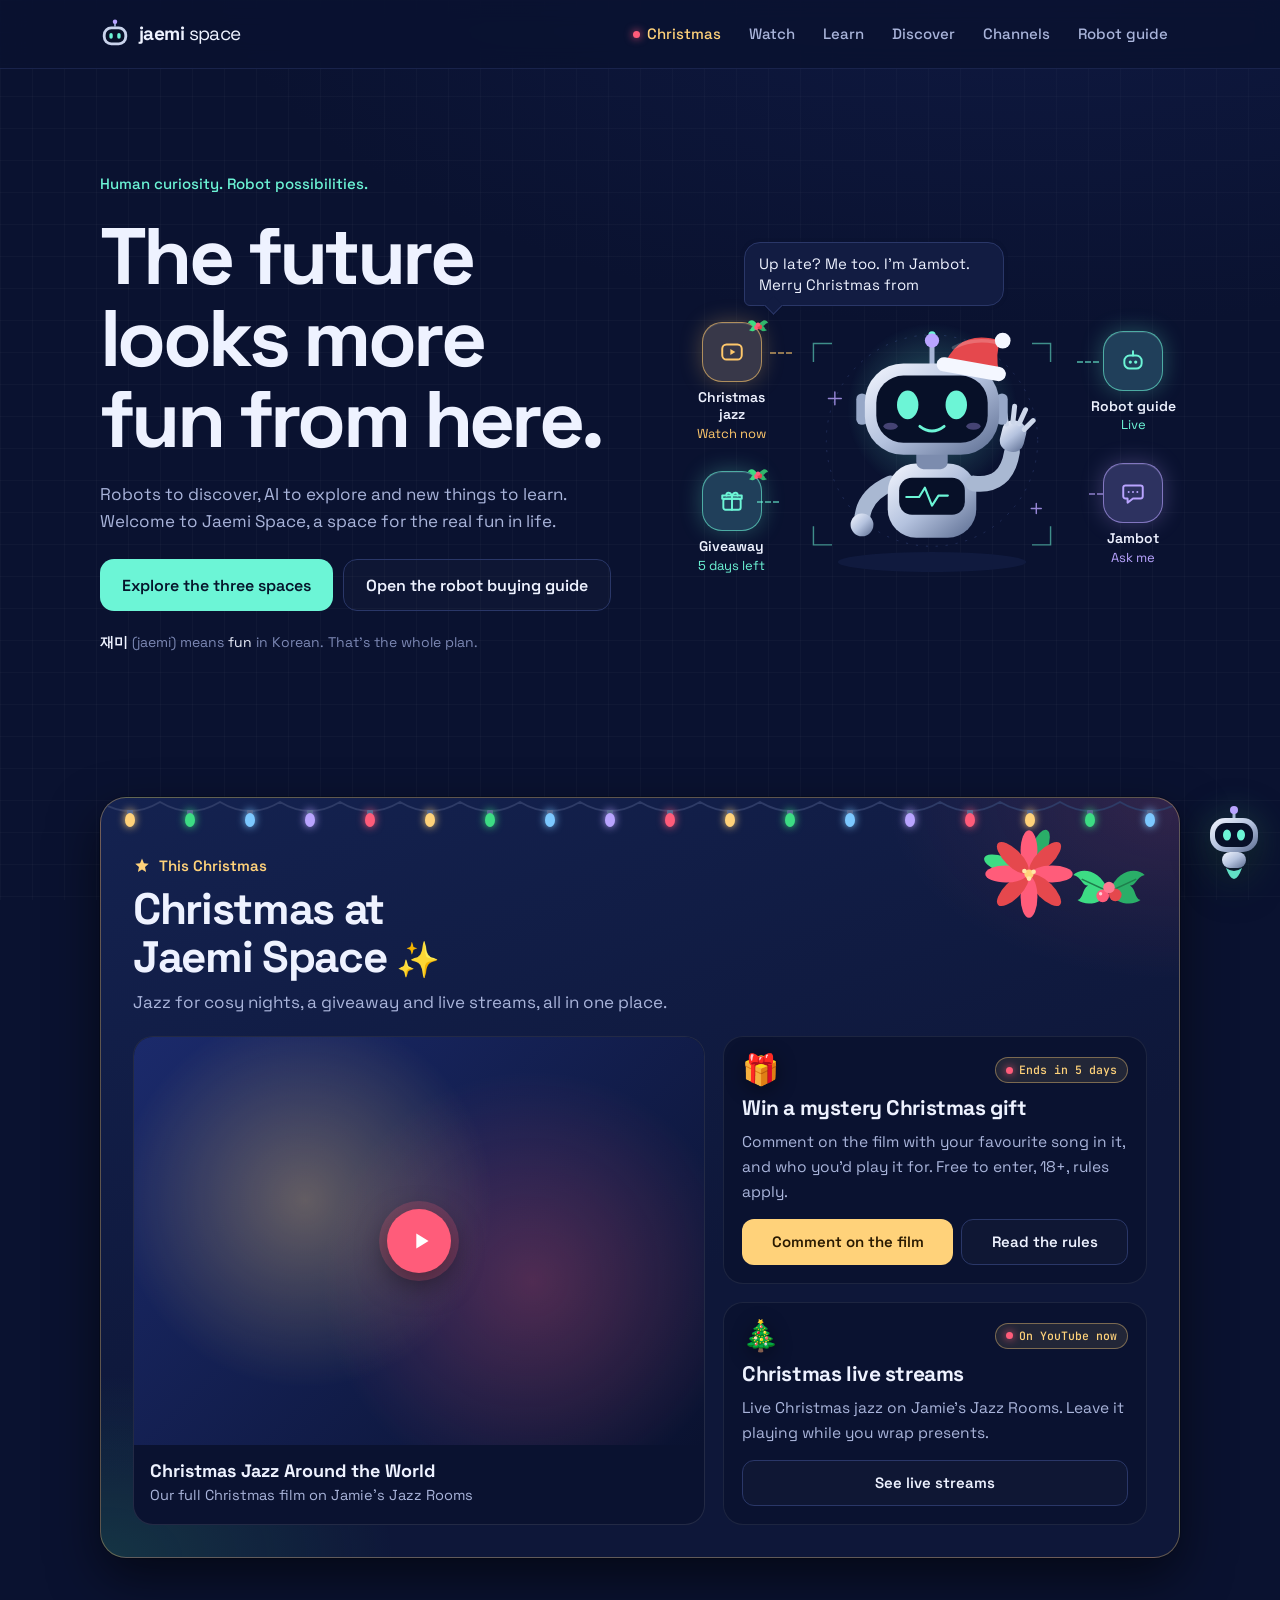
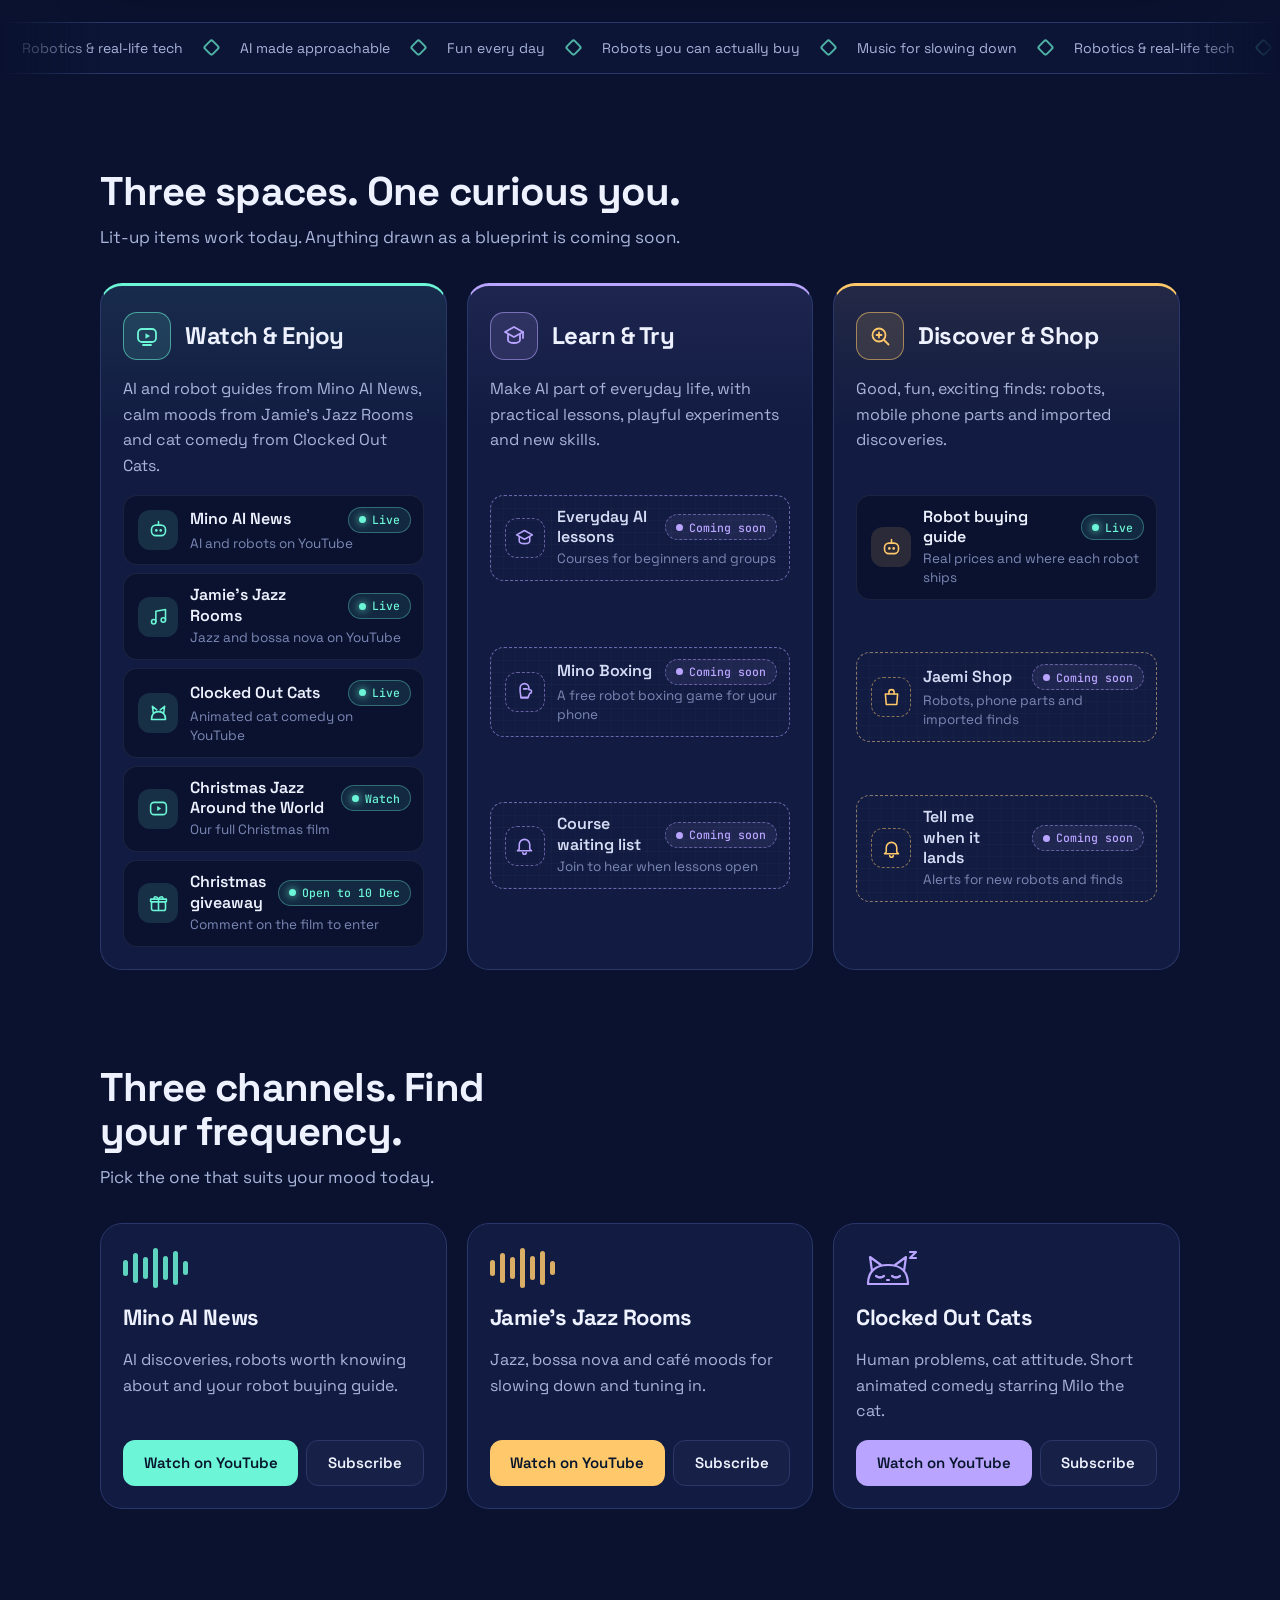
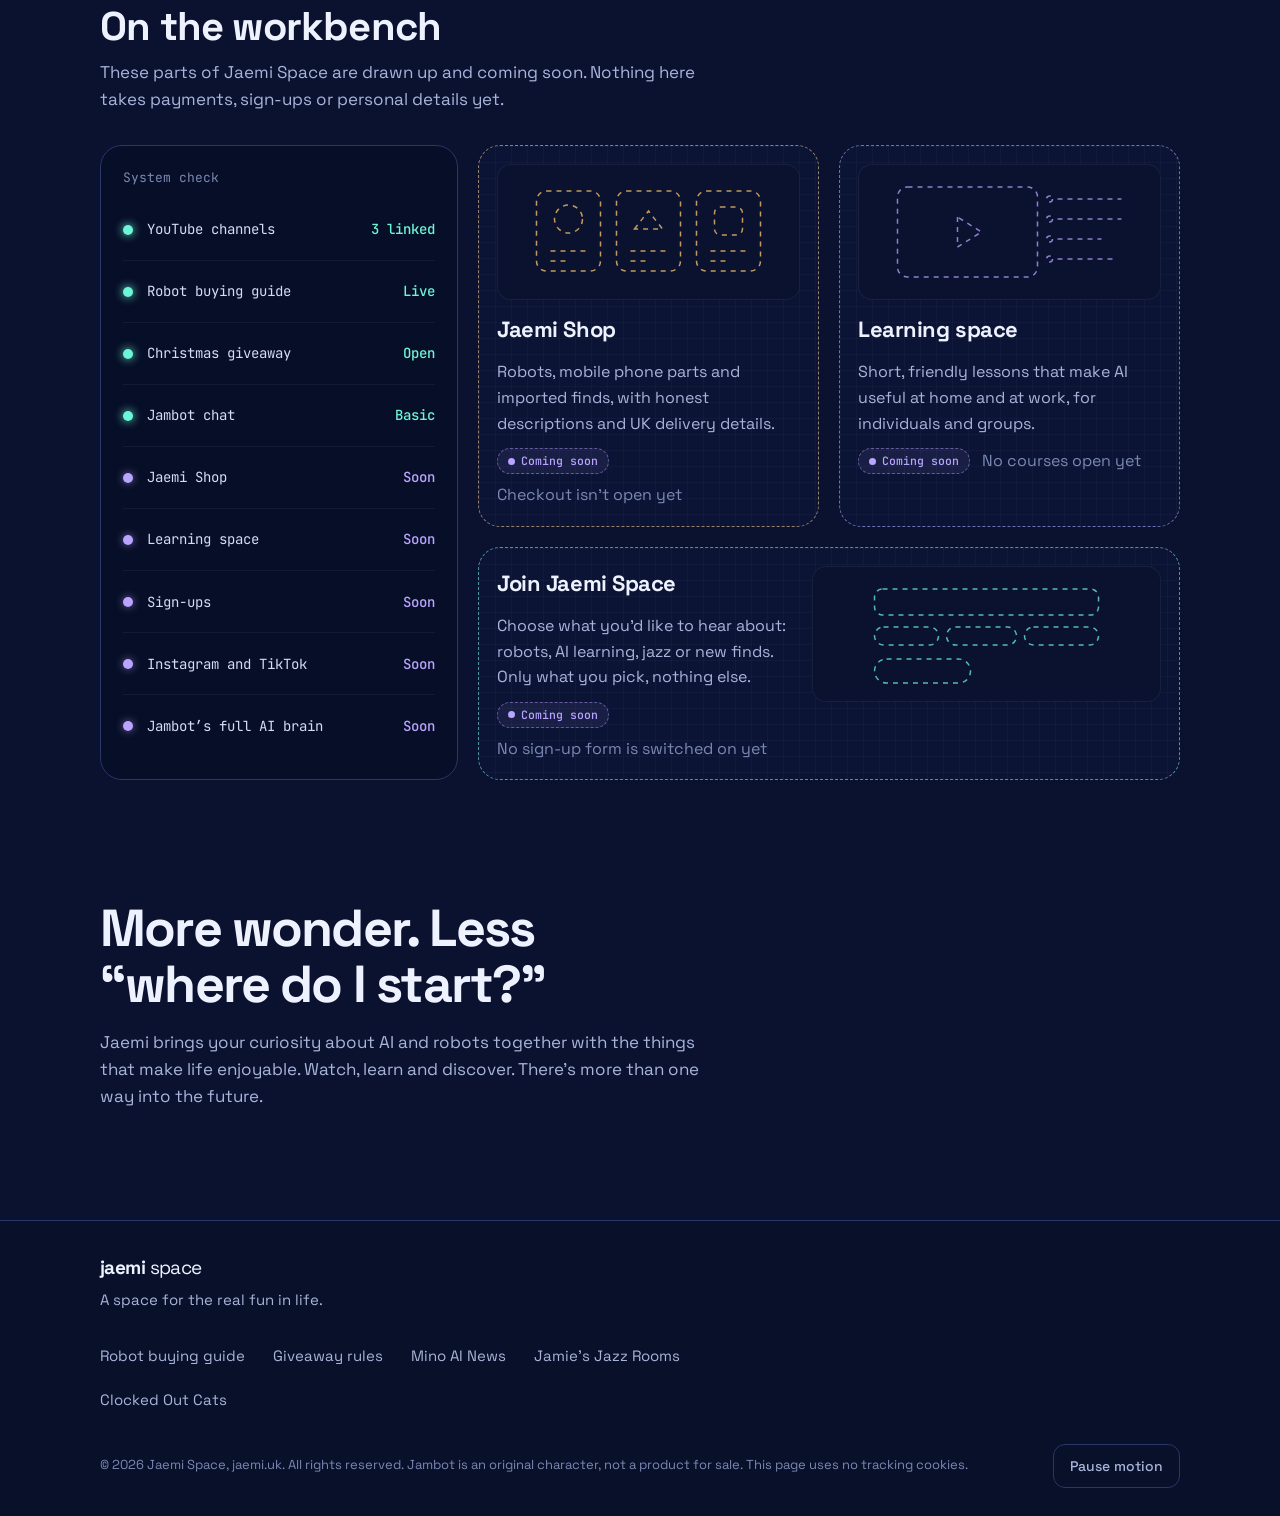
==== commit d7d09137: "Jaemi Space: Jambot, side menus, Christmas spotlight and timed content - The robot is now Jambot (ch" ====
--- a/index.html
+++ b/index.html
@@ -35,6 +35,7 @@
       <span class="brand-word"><b>jaemi</b> space</span>
     </a>
     <nav class="nav-inline" aria-label="Main">
+      <a class="nav-hot" href="#christmas" data-show-until="2027-01-01T00:00:00Z">Christmas</a>
       <a href="#watch">Watch</a>
       <a href="#learn">Learn</a>
       <a href="#discover">Discover</a>
@@ -50,6 +51,7 @@
 
 <div class="menu" id="menu" hidden>
   <div class="menu-inner">
+    <a class="menu-hot" href="#christmas" data-show-until="2027-01-01T00:00:00Z"><span class="menu-hot-star" aria-hidden="true"><svg viewBox="0 0 24 24"><path d="M12 2l2.6 6.4L21 9l-5 4.4L17.5 20 12 16.6 6.5 20 8 13.4 3 9l6.4-.6z"/></svg></span><span><b>Christmas at Jaemi Space</b><small>Film, giveaway and live streams</small></span></a>
     <p class="menu-group">Three spaces</p>
     <ul class="menu-spaces">
       <li><a href="#watch" style="--accent:var(--mint)"><span class="menu-dot"></span><span><b>Watch &amp; Enjoy</b><small>Our three YouTube channels</small></span></a></li>
@@ -63,7 +65,7 @@
       <li><a href="/games/XmasTnC/" data-giveaway><span>Christmas giveaway</span><span class="pill pill-live" data-giveaway-pill>Open</span></a></li>
       <li><a href="#workbench"><span>Shop and lessons</span><span class="pill pill-soon">Coming soon</span></a></li>
     </ul>
-    <button class="btn btn-primary menu-chat" type="button" id="menu-chat"><span class="dot" aria-hidden="true"></span>Chat with the robot</button>
+    <button class="btn btn-primary menu-chat" type="button" id="menu-chat"><span class="dot" aria-hidden="true"></span>Chat with Jambot</button>
     <p class="menu-group">On YouTube</p>
     <div class="menu-yt">
       <a href="https://www.youtube.com/@MinoAINews" target="_blank" rel="noopener">Mino AI News</a>
@@ -75,69 +77,87 @@
 
 <main>
   <section class="hero" data-accent="mint" aria-labelledby="hero-title">
+    <div class="snow" aria-hidden="true"><i style="--x:4%;--d:-2s;--w:11s;--s:3px"></i><i style="--x:12%;--d:-7s;--w:14s;--s:2px"></i><i style="--x:21%;--d:-4s;--w:10s;--s:4px"></i><i style="--x:29%;--d:-9s;--w:13s;--s:2px"></i><i style="--x:38%;--d:-1s;--w:12s;--s:3px"></i><i style="--x:46%;--d:-6s;--w:15s;--s:2px"></i><i style="--x:55%;--d:-3s;--w:11s;--s:3px"></i><i style="--x:63%;--d:-8s;--w:13s;--s:2px"></i><i style="--x:71%;--d:-5s;--w:10s;--s:4px"></i><i style="--x:79%;--d:-10s;--w:14s;--s:2px"></i><i style="--x:87%;--d:-2s;--w:12s;--s:3px"></i><i style="--x:95%;--d:-7s;--w:11s;--s:2px"></i></div>
     <div class="hero-bot">
       <p class="bubble" id="bubble" aria-live="polite">Hello! Welcome to Jaemi Space.</p>
-      <button class="bot-button" type="button" id="bot" aria-label="Chat with the Jaemi Space robot" aria-describedby="bubble">
-        <svg class="bot" viewBox="0 0 420 380" aria-hidden="true">
-          <defs>
-            <linearGradient id="metal" x1="0" y1="0" x2="1" y2="1">
-              <stop offset="0" stop-color="#F4F7FF"/>
-              <stop offset=".5" stop-color="#B4C2DE"/>
-              <stop offset="1" stop-color="#5A6B90"/>
-            </linearGradient>
-            <radialGradient id="glow" cx=".5" cy=".5" r=".5">
-              <stop offset="0" stop-color="currentColor" stop-opacity=".35"/>
-              <stop offset="1" stop-color="currentColor" stop-opacity="0"/>
-            </radialGradient>
-          </defs>
-          <g class="hud" fill="none" stroke-width="2">
-            <path d="M44 70V44h26M376 70V44h-26M44 300v26h26M376 300v26h-26"/>
-          </g>
-          <circle class="orbit" cx="210" cy="180" r="148" fill="none" stroke="#2A3768" stroke-dasharray="3 11"/>
-          <circle class="orbit-sat" cx="210" cy="32" r="5"/>
-          <ellipse cx="210" cy="350" rx="132" ry="14" fill="#101A3E"/>
-          <g class="body-float">
-            <circle class="face-glow" cx="210" cy="135" r="120" fill="url(#glow)"/>
-            <!-- antenna -->
-            <path d="M210 72V48" stroke="#A6B6D6" stroke-width="7" stroke-linecap="round"/>
-            <circle class="antenna-dot" cx="210" cy="40" r="10"/>
-            <!-- resting arm -->
-            <path d="M152 240q-40 18-40 54" fill="none" stroke="#A9B8D2" stroke-width="22" stroke-linecap="round"/>
-            <circle cx="112" cy="298" r="16" fill="url(#metal)"/>
-            <!-- body -->
-            <rect x="148" y="212" width="124" height="104" rx="40" fill="url(#metal)"/>
-            <rect x="164" y="232" width="92" height="52" rx="18" fill="#071028"/>
-            <path class="pulse" d="M174 259h18l8-13 10 25 9-14h27" fill="none" stroke-width="3" stroke-linecap="round" stroke-linejoin="round"/>
-            <rect x="188" y="190" width="44" height="30" rx="10" fill="#7C8CAE"/>
-            <!-- waving arm -->
-            <g class="arm">
-              <path d="M268 240q46 6 54-44" fill="none" stroke="#A9B8D2" stroke-width="22" stroke-linecap="round"/>
-              <g transform="rotate(14 324 176)">
-                <rect x="306" y="152" width="34" height="44" rx="15" fill="url(#metal)"/>
-                <path d="M310 160l-7-16M318 155l-3-22M327 155l4-21M336 161l9-15" stroke="#CDD7EA" stroke-width="7" stroke-linecap="round"/>
+      <div class="bot-stage">
+        <ul class="pods pods-left" aria-label="Featured now">
+          <li data-show-until="2027-01-01T00:00:00Z"><a class="pod pod-hot" href="#christmas" style="--accent:var(--amber)"><span class="pod-icon" aria-hidden="true"><svg viewBox="0 0 24 24"><rect x="3" y="5" width="18" height="14" rx="4"/><path class="fill" d="M10.5 9.2v5.6l4.6-2.8z"/></svg></span><span class="pod-label">Christmas jazz</span><span class="pod-sub">Watch now</span></a></li>
+          <li data-show-from="2027-01-01T00:00:00Z" hidden><a class="pod" href="https://www.youtube.com/@JamiesJazzRooms" target="_blank" rel="noopener" style="--accent:var(--amber)"><span class="pod-icon" aria-hidden="true"><svg viewBox="0 0 24 24"><path d="M9 18V6l11-2v12"/><circle cx="6.5" cy="18" r="2.5"/><circle cx="17.5" cy="16" r="2.5"/></svg></span><span class="pod-label">Jazz to relax</span><span class="pod-sub">On YouTube</span></a></li>
+          <li data-show-until="2026-12-11T00:00:00Z"><a class="pod pod-hot" href="#christmas" style="--accent:var(--mint)"><span class="pod-icon" aria-hidden="true"><svg viewBox="0 0 24 24"><rect x="4" y="10" width="16" height="10" rx="2"/><path d="M3 7h18v3H3zM12 7v13"/><path d="M12 7c-2-4-6-3-5 0M12 7c2-4 6-3 5 0"/></svg></span><span class="pod-label">Giveaway</span><span class="pod-sub"><span data-countdown>Ends 10 Dec</span></span></a></li>
+          <li data-show-from="2026-12-11T00:00:00Z" hidden><a class="pod" href="https://www.youtube.com/@ClockedOutCats" target="_blank" rel="noopener" style="--accent:var(--lilac)"><span class="pod-icon" aria-hidden="true"><svg viewBox="0 0 24 24"><path d="M4 20c0-6 3-9 8-9s8 3 8 9z"/><path d="M6 12L5 5l5 4M18 12l1-7-5 4"/></svg></span><span class="pod-label">Cat comedy</span><span class="pod-sub">On YouTube</span></a></li>
+        </ul>
+        <button class="bot-button" type="button" id="bot" aria-label="Chat with Jambot" aria-describedby="bubble">
+          <svg class="bot" viewBox="0 0 420 380" aria-hidden="true">
+            <defs>
+              <linearGradient id="metal" x1="0" y1="0" x2="1" y2="1">
+                <stop offset="0" stop-color="#F4F7FF"/>
+                <stop offset=".5" stop-color="#B4C2DE"/>
+                <stop offset="1" stop-color="#5A6B90"/>
+              </linearGradient>
+              <radialGradient id="glow" cx=".5" cy=".5" r=".5">
+                <stop offset="0" stop-color="currentColor" stop-opacity=".35"/>
+                <stop offset="1" stop-color="currentColor" stop-opacity="0"/>
+              </radialGradient>
+            </defs>
+            <g class="hud" fill="none" stroke-width="2">
+              <path d="M44 70V44h26M376 70V44h-26M44 300v26h26M376 300v26h-26"/>
+            </g>
+            <circle class="orbit" cx="210" cy="180" r="148" fill="none" stroke="#2A3768" stroke-dasharray="3 11"/>
+            <circle class="orbit-sat" cx="210" cy="32" r="5"/>
+            <ellipse cx="210" cy="350" rx="132" ry="14" fill="#101A3E"/>
+            <g class="body-float">
+              <circle class="face-glow" cx="210" cy="135" r="120" fill="url(#glow)"/>
+              <!-- antenna -->
+              <path d="M210 72V48" stroke="#A6B6D6" stroke-width="7" stroke-linecap="round"/>
+              <circle class="antenna-dot" cx="210" cy="40" r="10"/>
+              <!-- resting arm -->
+              <path d="M152 240q-40 18-40 54" fill="none" stroke="#A9B8D2" stroke-width="22" stroke-linecap="round"/>
+              <circle cx="112" cy="298" r="16" fill="url(#metal)"/>
+              <!-- body -->
+              <rect x="148" y="212" width="124" height="104" rx="40" fill="url(#metal)"/>
+              <rect x="164" y="232" width="92" height="52" rx="18" fill="#071028"/>
+              <path class="pulse" d="M174 259h18l8-13 10 25 9-14h27" fill="none" stroke-width="3" stroke-linecap="round" stroke-linejoin="round"/>
+              <rect x="188" y="190" width="44" height="30" rx="10" fill="#7C8CAE"/>
+              <!-- waving arm -->
+              <g class="arm">
+                <path d="M268 240q46 6 54-44" fill="none" stroke="#A9B8D2" stroke-width="22" stroke-linecap="round"/>
+                <g transform="rotate(14 324 176)">
+                  <rect x="306" y="152" width="34" height="44" rx="15" fill="url(#metal)"/>
+                  <path d="M310 160l-7-16M318 155l-3-22M327 155l4-21M336 161l9-15" stroke="#CDD7EA" stroke-width="7" stroke-linecap="round"/>
+                </g>
               </g>
+              <!-- head -->
+              <rect x="104" y="114" width="16" height="44" rx="8" fill="#97A8C8"/>
+              <rect x="300" y="114" width="16" height="44" rx="8" fill="#97A8C8"/>
+              <rect x="116" y="72" width="188" height="128" rx="54" fill="url(#metal)"/>
+              <rect class="visor" x="132" y="89" width="156" height="94" rx="38" fill="#071028"/>
+              <rect class="scan" x="140" y="92" width="140" height="3" rx="1.5"/>
+              <g class="eyes">
+                <g class="eye-l"><ellipse class="eye eye-open" cx="176" cy="130" rx="15" ry="20"/><path class="eye-happy" d="M161 134q15-18 30 0" fill="none" stroke-width="6" stroke-linecap="round"/></g>
+                <g class="eye-r"><ellipse class="eye eye-open" cx="244" cy="130" rx="15" ry="20"/><path class="eye-happy" d="M229 134q15-18 30 0" fill="none" stroke-width="6" stroke-linecap="round"/></g>
+              </g>
+              <g class="xmas-hat">
+                <path d="M226 78Q246 22 306 40Q298 58 304 86Z" fill="#E5484D"/>
+                <path d="M240 50q26-14 58-8" fill="none" stroke="#ffffff33" stroke-width="5" stroke-linecap="round"/>
+                <rect x="216" y="70" width="98" height="20" rx="10" fill="#F4F7FF" transform="rotate(10 265 80)"/>
+                <circle cx="309" cy="40" r="11" fill="#F4F7FF"/>
+              </g>
+              <ellipse cx="152" cy="160" rx="10" ry="5" fill="#B9A4FF" opacity=".35"/>
+              <ellipse cx="268" cy="160" rx="10" ry="5" fill="#B9A4FF" opacity=".35"/>
+              <path class="mouth" d="M193 160q17 13 34 0" fill="none" stroke-width="4" stroke-linecap="round"/>
             </g>
-            <!-- head -->
-            <rect x="104" y="114" width="16" height="44" rx="8" fill="#97A8C8"/>
-            <rect x="300" y="114" width="16" height="44" rx="8" fill="#97A8C8"/>
-            <rect x="116" y="72" width="188" height="128" rx="54" fill="url(#metal)"/>
-            <rect class="visor" x="132" y="89" width="156" height="94" rx="38" fill="#071028"/>
-            <rect class="scan" x="140" y="92" width="140" height="3" rx="1.5"/>
-            <g class="eyes">
-              <g class="eye-l"><ellipse class="eye eye-open" cx="176" cy="130" rx="15" ry="20"/><path class="eye-happy" d="M161 134q15-18 30 0" fill="none" stroke-width="6" stroke-linecap="round"/></g>
-              <g class="eye-r"><ellipse class="eye eye-open" cx="244" cy="130" rx="15" ry="20"/><path class="eye-happy" d="M229 134q15-18 30 0" fill="none" stroke-width="6" stroke-linecap="round"/></g>
+            <g class="sparks" stroke-width="2" stroke-linecap="round">
+              <path d="M74 112v18M65 121h18"/>
+              <path d="M356 268v14M349 275h14"/>
             </g>
-            <ellipse cx="152" cy="160" rx="10" ry="5" fill="#B9A4FF" opacity=".35"/>
-            <ellipse cx="268" cy="160" rx="10" ry="5" fill="#B9A4FF" opacity=".35"/>
-            <path class="mouth" d="M193 160q17 13 34 0" fill="none" stroke-width="4" stroke-linecap="round"/>
-          </g>
-          <g class="sparks" stroke-width="2" stroke-linecap="round">
-            <path d="M74 112v18M65 121h18"/>
-            <path d="M356 268v14M349 275h14"/>
-          </g>
-        </svg>
-      </button>
-      <button class="bot-chat" type="button" id="bot-chat" hidden><span class="dot" aria-hidden="true"></span>Chat with the robot</button>
+          </svg>
+        </button>
+        <ul class="pods pods-right" aria-label="Quick links">
+          <li><a class="pod" href="/robots/" style="--accent:var(--mint)"><span class="pod-icon" aria-hidden="true"><svg viewBox="0 0 24 24"><rect x="4" y="7" width="16" height="12" rx="5"/><path d="M12 3v4"/><circle class="fill" cx="9.5" cy="13" r="1.5"/><circle class="fill" cx="14.5" cy="13" r="1.5"/></svg></span><span class="pod-label">Robot guide</span><span class="pod-sub">Live</span></a></li>
+          <li class="js-only" hidden><button class="pod" type="button" style="--accent:var(--lilac)" data-open-chat><span class="pod-icon" aria-hidden="true"><svg viewBox="0 0 24 24"><path d="M5 5h14a2 2 0 0 1 2 2v8a2 2 0 0 1-2 2h-7l-5 4v-4H5a2 2 0 0 1-2-2V7a2 2 0 0 1 2-2z"/><path d="M8 11h.01M12 11h.01M16 11h.01"/></svg></span><span class="pod-label">Jambot</span><span class="pod-sub">Ask me</span></button></li>
+        </ul>
+      </div>
     </div>
 
     <div class="hero-copy">
@@ -149,6 +169,48 @@
         <a class="btn btn-ghost" href="/robots/">Open the robot buying guide</a>
       </div>
       <p class="meaning"><span lang="ko">재미</span> (jaemi) means <em>fun</em> in Korean. That’s the whole plan.</p>
+    </div>
+  </section>
+
+  <section class="spotlight" id="christmas" data-accent="amber" data-show-until="2027-01-01T00:00:00Z" aria-labelledby="xmas-title">
+    <div class="spot-inner">
+      <div class="spot-lights" aria-hidden="true"><svg viewBox="0 0 1200 40" preserveAspectRatio="xMidYMin slice"><path d="M0 4 Q30 22 60 4 Q90 22 120 4 Q150 22 180 4 Q210 22 240 4 Q270 22 300 4 Q330 22 360 4 Q390 22 420 4 Q450 22 480 4 Q510 22 540 4 Q570 22 600 4 Q630 22 660 4 Q690 22 720 4 Q750 22 780 4 Q810 22 840 4 Q870 22 900 4 Q930 22 960 4 Q990 22 1020 4 Q1050 22 1080 4 Q1110 22 1140 4 Q1170 22 1200 4" fill="none" stroke="#2E3B66" stroke-width="2"/><g class="bulb" style="color:#FF5C7A"><rect x="27" y="12" width="6" height="5" rx="1" fill="#5A6B90"/><ellipse cx="30" cy="22" rx="5" ry="7" fill="currentColor"/></g><g class="bulb" style="color:#FFD27A"><rect x="87" y="12" width="6" height="5" rx="1" fill="#5A6B90"/><ellipse cx="90" cy="22" rx="5" ry="7" fill="currentColor"/></g><g class="bulb" style="color:#3DDC84"><rect x="147" y="12" width="6" height="5" rx="1" fill="#5A6B90"/><ellipse cx="150" cy="22" rx="5" ry="7" fill="currentColor"/></g><g class="bulb" style="color:#7CC8FF"><rect x="207" y="12" width="6" height="5" rx="1" fill="#5A6B90"/><ellipse cx="210" cy="22" rx="5" ry="7" fill="currentColor"/></g><g class="bulb" style="color:#B9A4FF"><rect x="267" y="12" width="6" height="5" rx="1" fill="#5A6B90"/><ellipse cx="270" cy="22" rx="5" ry="7" fill="currentColor"/></g><g class="bulb" style="color:#FF5C7A"><rect x="327" y="12" width="6" height="5" rx="1" fill="#5A6B90"/><ellipse cx="330" cy="22" rx="5" ry="7" fill="currentColor"/></g><g class="bulb" style="color:#FFD27A"><rect x="387" y="12" width="6" height="5" rx="1" fill="#5A6B90"/><ellipse cx="390" cy="22" rx="5" ry="7" fill="currentColor"/></g><g class="bulb" style="color:#3DDC84"><rect x="447" y="12" width="6" height="5" rx="1" fill="#5A6B90"/><ellipse cx="450" cy="22" rx="5" ry="7" fill="currentColor"/></g><g class="bulb" style="color:#7CC8FF"><rect x="507" y="12" width="6" height="5" rx="1" fill="#5A6B90"/><ellipse cx="510" cy="22" rx="5" ry="7" fill="currentColor"/></g><g class="bulb" style="color:#B9A4FF"><rect x="567" y="12" width="6" height="5" rx="1" fill="#5A6B90"/><ellipse cx="570" cy="22" rx="5" ry="7" fill="currentColor"/></g><g class="bulb" style="color:#FF5C7A"><rect x="627" y="12" width="6" height="5" rx="1" fill="#5A6B90"/><ellipse cx="630" cy="22" rx="5" ry="7" fill="currentColor"/></g><g class="bulb" style="color:#FFD27A"><rect x="687" y="12" width="6" height="5" rx="1" fill="#5A6B90"/><ellipse cx="690" cy="22" rx="5" ry="7" fill="currentColor"/></g><g class="bulb" style="color:#3DDC84"><rect x="747" y="12" width="6" height="5" rx="1" fill="#5A6B90"/><ellipse cx="750" cy="22" rx="5" ry="7" fill="currentColor"/></g><g class="bulb" style="color:#7CC8FF"><rect x="807" y="12" width="6" height="5" rx="1" fill="#5A6B90"/><ellipse cx="810" cy="22" rx="5" ry="7" fill="currentColor"/></g><g class="bulb" style="color:#B9A4FF"><rect x="867" y="12" width="6" height="5" rx="1" fill="#5A6B90"/><ellipse cx="870" cy="22" rx="5" ry="7" fill="currentColor"/></g><g class="bulb" style="color:#FF5C7A"><rect x="927" y="12" width="6" height="5" rx="1" fill="#5A6B90"/><ellipse cx="930" cy="22" rx="5" ry="7" fill="currentColor"/></g><g class="bulb" style="color:#FFD27A"><rect x="987" y="12" width="6" height="5" rx="1" fill="#5A6B90"/><ellipse cx="990" cy="22" rx="5" ry="7" fill="currentColor"/></g><g class="bulb" style="color:#3DDC84"><rect x="1047" y="12" width="6" height="5" rx="1" fill="#5A6B90"/><ellipse cx="1050" cy="22" rx="5" ry="7" fill="currentColor"/></g><g class="bulb" style="color:#7CC8FF"><rect x="1107" y="12" width="6" height="5" rx="1" fill="#5A6B90"/><ellipse cx="1110" cy="22" rx="5" ry="7" fill="currentColor"/></g><g class="bulb" style="color:#B9A4FF"><rect x="1167" y="12" width="6" height="5" rx="1" fill="#5A6B90"/><ellipse cx="1170" cy="22" rx="5" ry="7" fill="currentColor"/></g></svg></div>
+      <svg class="spot-deco spot-holly" viewBox="0 0 80 64" aria-hidden="true"><path d="M40 34C30 10 12 12 6 18c8 2 8 10 14 10-6 4-4 12-10 14 8 6 24 4 30-8z" fill="#3DDC84"/><path d="M40 34c10-24 28-22 34-16-8 2-8 10-14 10 6 4 4 12 10 14-8 6-24 4-30-8z" fill="#2AAE68"/><path d="M40 34L14 22M40 34l26-12" stroke="#1E7F4C" stroke-width="1.5" fill="none"/><circle cx="34" cy="38" r="6" fill="#FF5C7A"/><circle cx="46" cy="37" r="6" fill="#E5484D"/><circle cx="40" cy="30" r="5.5" fill="#FF7A92"/><circle cx="32" cy="36" r="1.6" fill="#fff" opacity=".7"/></svg>
+      <svg class="spot-deco spot-poin" viewBox="0 0 120 120" aria-hidden="true"><ellipse cx="60" cy="22" rx="10" ry="24" fill="#2AAE68" transform="rotate(22 60 60)"/><ellipse cx="60" cy="22" rx="10" ry="24" fill="#3DDC84" transform="rotate(-70 60 60)"/><ellipse cx="60" cy="30" rx="11" ry="27" fill="#FF5C7A" transform="rotate(0 60 60)"/><ellipse cx="60" cy="30" rx="11" ry="27" fill="#E5484D" transform="rotate(45 60 60)"/><ellipse cx="60" cy="30" rx="11" ry="27" fill="#FF5C7A" transform="rotate(90 60 60)"/><ellipse cx="60" cy="30" rx="11" ry="27" fill="#E5484D" transform="rotate(135 60 60)"/><ellipse cx="60" cy="30" rx="11" ry="27" fill="#FF5C7A" transform="rotate(180 60 60)"/><ellipse cx="60" cy="30" rx="11" ry="27" fill="#E5484D" transform="rotate(225 60 60)"/><ellipse cx="60" cy="30" rx="11" ry="27" fill="#FF5C7A" transform="rotate(270 60 60)"/><ellipse cx="60" cy="30" rx="11" ry="27" fill="#E5484D" transform="rotate(315 60 60)"/><circle cx="60" cy="60" r="6" fill="#FFD27A"/><circle cx="54" cy="56" r="3" fill="#FFE7A8"/><circle cx="66" cy="57" r="3" fill="#FFE7A8"/><circle cx="60" cy="66" r="3" fill="#FFE7A8"/></svg>
+      <div class="spot-head">
+        <p class="spot-kicker"><svg viewBox="0 0 24 24" aria-hidden="true"><path d="M12 2l2.6 6.4L21 9l-5 4.4L17.5 20 12 16.6 6.5 20 8 13.4 3 9l6.4-.6z"/></svg>This Christmas</p>
+        <h2 id="xmas-title">Christmas at Jaemi Space <span aria-hidden="true">✨</span></h2>
+        <p>Jazz for cosy nights, a giveaway and live streams, all in one place.</p>
+      </div>
+      <div class="spot-grid">
+        <a class="spot-film" href="https://www.youtube.com/watch?v=zZaZsq8hqIM" target="_blank" rel="noopener">
+          <span class="spot-thumb">
+            <img src="https://i.ytimg.com/vi/zZaZsq8hqIM/hqdefault.jpg" alt="" loading="lazy" width="480" height="360" onerror="this.remove()">
+            <span class="play" aria-hidden="true"><svg viewBox="0 0 24 24"><path d="M8 5.5v13l10.5-6.5z"/></svg></span>
+          </span>
+          <span class="spot-film-text">
+            <b>Christmas Jazz Around the World</b>
+            <small>Our full Christmas film on Jamie’s Jazz Rooms</small>
+          </span>
+        </a>
+        <article class="spot-card" data-show-until="2026-12-11T00:00:00Z">
+          <p class="spot-top"><span class="spot-emoji" aria-hidden="true">🎁</span><span class="pill pill-hot" data-countdown-pill>Ends 10 Dec</span></p>
+          <h3>Win a mystery Christmas gift</h3>
+          <p>Comment on the film with your favourite song in it, and who you’d play it for. Free to enter, 18+, rules apply.</p>
+          <div class="spot-actions">
+            <a class="btn btn-small btn-gold" href="https://www.youtube.com/watch?v=zZaZsq8hqIM" target="_blank" rel="noopener">Comment on the film</a>
+            <a class="btn btn-small btn-ghost" href="/games/XmasTnC/">Read the rules</a>
+          </div>
+        </article>
+        <article class="spot-card">
+          <p class="spot-top"><span class="spot-emoji" aria-hidden="true">🎄</span><span class="pill pill-hot" data-live-pill>From Mon 30 Nov</span></p>
+          <h3>Christmas live streams</h3>
+          <p>Live Christmas jazz on Jamie’s Jazz Rooms. Leave it playing while you wrap presents.</p>
+          <div class="spot-actions">
+            <a class="btn btn-small btn-ghost" href="https://www.youtube.com/@JamiesJazzRooms/streams" target="_blank" rel="noopener">See live streams</a>
+          </div>
+        </article>
+      </div>
     </div>
   </section>
 
@@ -185,11 +247,11 @@
         </div>
         <p class="space-text">AI and robot guides from Mino AI News, calm moods from Jamie’s Jazz Rooms and cat comedy from Clocked Out Cats.</p>
         <ul class="rows">
-          <li><a class="row" href="https://www.youtube.com/@MinoAINews" target="_blank" rel="noopener"><span class="row-text"><b>Mino AI News</b><small>AI and robots on YouTube</small></span><span class="pill pill-live">Live</span></a></li>
-          <li><a class="row" href="https://www.youtube.com/@JamiesJazzRooms" target="_blank" rel="noopener"><span class="row-text"><b>Jamie’s Jazz Rooms</b><small>Jazz and bossa nova on YouTube</small></span><span class="pill pill-live">Live</span></a></li>
-          <li><a class="row" href="https://www.youtube.com/@ClockedOutCats" target="_blank" rel="noopener"><span class="row-text"><b>Clocked Out Cats</b><small>Animated cat comedy on YouTube</small></span><span class="pill pill-live">Live</span></a></li>
-          <li><a class="row" href="https://www.youtube.com/watch?v=zZaZsq8hqIM" target="_blank" rel="noopener"><span class="row-text"><b>Christmas Jazz Around the World</b><small>Our full Christmas film</small></span><span class="pill pill-live">Watch</span></a></li>
-          <li><a class="row" href="/games/XmasTnC/" data-giveaway><span class="row-text"><b>Christmas giveaway</b><small>Comment on the film to enter</small></span><span class="pill pill-live" data-giveaway-pill>Open to 10 Dec</span></a></li>
+          <li><a class="row" href="https://www.youtube.com/@MinoAINews" target="_blank" rel="noopener"><span class="row-icon" aria-hidden="true"><svg viewBox="0 0 24 24"><rect x="4" y="7" width="16" height="12" rx="5"/><path d="M12 3v4"/><circle class="fill" cx="9.5" cy="13" r="1.5"/><circle class="fill" cx="14.5" cy="13" r="1.5"/></svg></span><span class="row-text"><b>Mino AI News</b><small>AI and robots on YouTube</small></span><span class="pill pill-live">Live</span></a></li>
+          <li><a class="row" href="https://www.youtube.com/@JamiesJazzRooms" target="_blank" rel="noopener"><span class="row-icon" aria-hidden="true"><svg viewBox="0 0 24 24"><path d="M9 18V6l11-2v12"/><circle cx="6.5" cy="18" r="2.5"/><circle cx="17.5" cy="16" r="2.5"/></svg></span><span class="row-text"><b>Jamie’s Jazz Rooms</b><small>Jazz and bossa nova on YouTube</small></span><span class="pill pill-live">Live</span></a></li>
+          <li><a class="row" href="https://www.youtube.com/@ClockedOutCats" target="_blank" rel="noopener"><span class="row-icon" aria-hidden="true"><svg viewBox="0 0 24 24"><path d="M4 20c0-6 3-9 8-9s8 3 8 9z"/><path d="M6 12L5 5l5 4M18 12l1-7-5 4"/></svg></span><span class="row-text"><b>Clocked Out Cats</b><small>Animated cat comedy on YouTube</small></span><span class="pill pill-live">Live</span></a></li>
+          <li data-show-until="2027-01-01T00:00:00Z"><a class="row" href="https://www.youtube.com/watch?v=zZaZsq8hqIM" target="_blank" rel="noopener"><span class="row-icon" aria-hidden="true"><svg viewBox="0 0 24 24"><rect x="3" y="5" width="18" height="14" rx="4"/><path class="fill" d="M10.5 9.2v5.6l4.6-2.8z"/></svg></span><span class="row-text"><b>Christmas Jazz Around the World</b><small>Our full Christmas film</small></span><span class="pill pill-live">Watch</span></a></li>
+          <li data-show-until="2027-01-01T00:00:00Z"><a class="row" href="/games/XmasTnC/" data-giveaway><span class="row-icon" aria-hidden="true"><svg viewBox="0 0 24 24"><rect x="4" y="10" width="16" height="10" rx="2"/><path d="M3 7h18v3H3zM12 7v13"/><path d="M12 7c-2-4-6-3-5 0M12 7c2-4 6-3 5 0"/></svg></span><span class="row-text"><b>Christmas giveaway</b><small>Comment on the film to enter</small></span><span class="pill pill-live" data-giveaway-pill>Open to 10 Dec</span></a></li>
         </ul>
       </article>
 
@@ -200,9 +262,9 @@
         </div>
         <p class="space-text">Make AI part of everyday life, with practical lessons, playful experiments and new skills.</p>
         <ul class="rows">
-          <li><a class="row row-plan" href="#bench-learn"><span class="row-text"><b>Everyday AI lessons</b><small>Courses for beginners and groups</small></span><span class="pill pill-soon">Coming soon</span></a></li>
-          <li><div class="row row-plan"><span class="row-text"><b>Mino Boxing</b><small>A free robot boxing game for your phone</small></span><span class="pill pill-soon">Coming soon</span></div></li>
-          <li><a class="row row-plan" href="#bench-join"><span class="row-text"><b>Course waiting list</b><small>Join to hear when lessons open</small></span><span class="pill pill-soon">Coming soon</span></a></li>
+          <li><a class="row row-plan" href="#bench-learn"><span class="row-icon" aria-hidden="true"><svg viewBox="0 0 24 24"><path d="M12 4l9 5-9 5-9-5z"/><path d="M6 11v5c0 1.7 2.7 3 6 3s6-1.3 6-3v-5"/></svg></span><span class="row-text"><b>Everyday AI lessons</b><small>Courses for beginners and groups</small></span><span class="pill pill-soon">Coming soon</span></a></li>
+          <li><div class="row row-plan"><span class="row-icon" aria-hidden="true"><svg viewBox="0 0 24 24"><path d="M7 12V8a5 5 0 0 1 10 0v2h1a2 2 0 0 1 0 4l-2 5H8z"/><path d="M8 19h8M11 9h4"/></svg></span><span class="row-text"><b>Mino Boxing</b><small>A free robot boxing game for your phone</small></span><span class="pill pill-soon">Coming soon</span></div></li>
+          <li><a class="row row-plan" href="#bench-join"><span class="row-icon" aria-hidden="true"><svg viewBox="0 0 24 24"><path d="M6 16V11a6 6 0 0 1 12 0v5l2 2H4z"/><path d="M10 20a2 2 0 0 0 4 0"/></svg></span><span class="row-text"><b>Course waiting list</b><small>Join to hear when lessons open</small></span><span class="pill pill-soon">Coming soon</span></a></li>
         </ul>
       </article>
 
@@ -213,9 +275,9 @@
         </div>
         <p class="space-text">Good, fun, exciting finds: robots, mobile phone parts and imported discoveries.</p>
         <ul class="rows">
-          <li><a class="row" href="/robots/"><span class="row-text"><b>Robot buying guide</b><small>Real prices and where each robot ships</small></span><span class="pill pill-live">Live</span></a></li>
-          <li><a class="row row-plan" href="#bench-shop"><span class="row-text"><b>Jaemi Shop</b><small>Robots, phone parts and imported finds</small></span><span class="pill pill-soon">Coming soon</span></a></li>
-          <li><a class="row row-plan" href="#bench-join"><span class="row-text"><b>Tell me when it lands</b><small>Alerts for new robots and finds</small></span><span class="pill pill-soon">Coming soon</span></a></li>
+          <li><a class="row" href="/robots/"><span class="row-icon" aria-hidden="true"><svg viewBox="0 0 24 24"><rect x="4" y="7" width="16" height="12" rx="5"/><path d="M12 3v4"/><circle class="fill" cx="9.5" cy="13" r="1.5"/><circle class="fill" cx="14.5" cy="13" r="1.5"/></svg></span><span class="row-text"><b>Robot buying guide</b><small>Real prices and where each robot ships</small></span><span class="pill pill-live">Live</span></a></li>
+          <li><a class="row row-plan" href="#bench-shop"><span class="row-icon" aria-hidden="true"><svg viewBox="0 0 24 24"><path d="M5 8h14l-1 12H6z"/><path d="M9 8V6a3 3 0 0 1 6 0v2"/></svg></span><span class="row-text"><b>Jaemi Shop</b><small>Robots, phone parts and imported finds</small></span><span class="pill pill-soon">Coming soon</span></a></li>
+          <li><a class="row row-plan" href="#bench-join"><span class="row-icon" aria-hidden="true"><svg viewBox="0 0 24 24"><path d="M6 16V11a6 6 0 0 1 12 0v5l2 2H4z"/><path d="M10 20a2 2 0 0 0 4 0"/></svg></span><span class="row-text"><b>Tell me when it lands</b><small>Alerts for new robots and finds</small></span><span class="pill pill-soon">Coming soon</span></a></li>
         </ul>
       </article>
     </div>
@@ -270,12 +332,12 @@
           <li data-state="on"><span class="led"></span><span>YouTube channels</span><b>3 linked</b></li>
           <li data-state="on"><span class="led"></span><span>Robot buying guide</span><b>Live</b></li>
           <li data-state="on" data-giveaway-diag><span class="led"></span><span>Christmas giveaway</span><b>Open</b></li>
-          <li data-state="on" data-chat-diag><span class="led"></span><span>Robot chat</span><b>Basic</b></li>
+          <li data-state="on" data-chat-diag><span class="led"></span><span>Jambot chat</span><b>Basic</b></li>
           <li data-state="soon"><span class="led"></span><span>Jaemi Shop</span><b>Soon</b></li>
           <li data-state="soon"><span class="led"></span><span>Learning space</span><b>Soon</b></li>
           <li data-state="soon" data-signup-diag><span class="led"></span><span>Sign-ups</span><b>Soon</b></li>
           <li data-state="soon"><span class="led"></span><span>Instagram and TikTok</span><b>Soon</b></li>
-          <li data-state="soon"><span class="led"></span><span>Full AI robot brain</span><b>Soon</b></li>
+          <li data-state="soon"><span class="led"></span><span>Jambot’s full AI brain</span><b>Soon</b></li>
         </ul>
       </div>
 
@@ -316,7 +378,7 @@
   </section>
 </main>
 
-<button class="dock" id="dock" type="button" hidden aria-label="Chat with the Jaemi Space robot">
+<button class="dock" id="dock" type="button" hidden aria-label="Chat with Jambot">
   <svg viewBox="0 0 64 80" aria-hidden="true">
     <path class="flame" d="M24 62q8 22 16 0q-8 6-16 0z"/>
     <line x1="32" y1="4" x2="32" y2="12" stroke="#A6B6D6" stroke-width="3" stroke-linecap="round"/>
@@ -332,7 +394,7 @@
   <div class="chat-head">
     <img src="/assets/favicon.svg" width="36" height="36" alt="">
     <div class="chat-who">
-      <p class="chat-title" id="chat-title">Jaemi robot</p>
+      <p class="chat-title" id="chat-title">Jambot <span aria-hidden="true">🤖</span></p>
       <p class="chat-mode" id="chat-mode">Basic mode: I answer from a short list. Full AI chat is coming soon.</p>
     </div>
     <button class="chat-close" type="button" id="chat-close" aria-label="Close chat"><svg viewBox="0 0 24 24" aria-hidden="true"><path d="M6 6l12 12M18 6L6 18"/></svg></button>
@@ -367,7 +429,7 @@
       <a href="https://www.youtube.com/@ClockedOutCats" target="_blank" rel="noopener">Clocked Out Cats</a>
     </nav>
     <div class="foot-end">
-      <span>© 2026 Jaemi Space, jaemi.uk. All rights reserved. The robot is an original illustration, not a product for sale. This page uses no tracking cookies.</span>
+      <span>© 2026 Jaemi Space, jaemi.uk. All rights reserved. Jambot is an original character, not a product for sale. This page uses no tracking cookies.</span>
       <button class="motion-toggle" type="button" id="motion-toggle" aria-pressed="false">Pause motion</button>
     </div>
   </div>
--- a/assets/space.css
+++ b/assets/space.css
@@ -731,3 +731,257 @@
 .menu-yt a { display: inline-flex; align-items: center; min-height: 44px; padding: 0 14px; border-radius: 999px; border: 1px solid var(--line); color: var(--muted); text-decoration: none; font-size: 14.5px; }
 html.menu-open { overflow: hidden; }
 @media (max-width: 380px) { .menu-word { display: none; } .menu-btn { padding: 0 12px; } }
+
+/* ---------- Festive colours (used only in season) ---------- */
+:root { --berry: #FF5C7A; --holly: #3DDC84; --ice: #7CC8FF; --gold: #FFD27A; }
+
+/* ---------- Hero stage: Jambot with side menus ---------- */
+.bot-stage {
+  display: grid;
+  grid-template-columns: minmax(0, 1fr) auto minmax(0, 1fr);
+  align-items: center;
+  gap: 4px;
+  width: 100%;
+}
+.bot-stage .bot-button { width: min(212px, 52vw, 34svh); }
+.pods { display: grid; gap: 22px; justify-items: center; align-content: center; margin: 0; padding: 0; list-style: none; }
+.pods li[hidden] { display: none; }
+.pod {
+  position: relative;
+  display: grid;
+  justify-items: center;
+  gap: 3px;
+  width: 100%;
+  max-width: 100px;
+  min-height: 44px;
+  padding: 0;
+  border: 0;
+  background: none;
+  color: var(--ink);
+  font: inherit;
+  text-align: center;
+  text-decoration: none;
+  cursor: pointer;
+}
+.pod-icon {
+  position: relative;
+  width: 54px;
+  height: 54px;
+  display: grid;
+  place-items: center;
+  border-radius: 18px;
+  color: var(--accent);
+  background: color-mix(in srgb, var(--accent) 16%, var(--panel));
+  border: 1px solid color-mix(in srgb, var(--accent) 60%, transparent);
+  box-shadow: 0 0 22px color-mix(in srgb, var(--accent) 28%, transparent), inset 0 1px 0 #ffffff18;
+  transition: transform .2s ease;
+}
+.pod-icon svg { width: 26px; height: 26px; fill: none; stroke: currentColor; stroke-width: 1.8; stroke-linecap: round; stroke-linejoin: round; }
+.pod-icon .fill { fill: currentColor; stroke: none; }
+.pod-label { font-size: 14px; font-weight: 600; line-height: 1.2; margin-top: 4px; }
+.pod-sub { font-size: 13px; color: var(--accent); line-height: 1.2; }
+.pod:active .pod-icon { transform: scale(.94); }
+@media (hover: hover) and (pointer: fine) { .pod:hover .pod-icon { transform: translateY(-3px); } }
+/* holly badge on seasonal pods */
+.pod-hot .pod-icon::after {
+  content: "";
+  position: absolute;
+  top: -9px;
+  right: -9px;
+  width: 24px;
+  height: 24px;
+  background: url("data:image/svg+xml,%3Csvg xmlns='http://www.w3.org/2000/svg' viewBox='0 0 24 24'%3E%3Cpath d='M12 12C8 4 3 6 2 9c3 0 3 3 5 3-2 1-2 4-4 4 2 2 7 2 9-4z' fill='%233DDC84'/%3E%3Cpath d='M12 12c4-8 9-6 10-3-3 0-3 3-5 3 2 1 2 4 4 4-2 2-7 2-9-4z' fill='%2331B56B'/%3E%3Ccircle cx='10.5' cy='13.5' r='2.4' fill='%23FF5C7A'/%3E%3Ccircle cx='13.8' cy='13' r='2.4' fill='%23E5484D'/%3E%3Ccircle cx='12' cy='10.6' r='2.2' fill='%23FF5C7A'/%3E%3C/svg%3E") center / contain no-repeat;
+  display: none;
+}
+.season-christmas .pod-hot .pod-icon::after { display: block; }
+/* connector lines from Jambot to each pod (wider screens) */
+@media (min-width: 560px) {
+  .pods-left .pod::after, .pods-right .pod::before {
+    content: "";
+    position: absolute;
+    top: 27px;
+    width: 22px;
+    border-top: 2px dashed color-mix(in srgb, var(--accent) 55%, transparent);
+  }
+  .pods-left .pod::after { right: -14px; }
+  .pods-right .pod::before { left: -14px; }
+}
+@media (prefers-reduced-motion: no-preference) {
+  html.js:not(.still) .booting .pods-left .pod { animation: deploy-l .55s cubic-bezier(.3,1.4,.5,1) both; }
+  html.js:not(.still) .booting .pods-right .pod { animation: deploy-r .55s cubic-bezier(.3,1.4,.5,1) both; }
+  html.js:not(.still) .booting .pods li:nth-child(n+2) .pod { animation-delay: .15s; }
+  html.js:not(.still) .booting .pods .pod { animation-delay: 1.2s; }
+  html.js:not(.still) .booting .pods li:nth-child(n+3) .pod { animation-delay: 1.35s; }
+  html.js:not(.still) .booting .pods-right li:nth-child(2) .pod { animation-delay: 1.35s; }
+}
+@keyframes deploy-l { from { opacity: 0; transform: translateX(46px) scale(.5); } }
+@keyframes deploy-r { from { opacity: 0; transform: translateX(-46px) scale(.5); } }
+
+/* ---------- Santa hat and snow (Christmas season only) ---------- */
+.xmas-hat { display: none; }
+.season-christmas .xmas-hat { display: inline; }
+.hero { position: relative; isolation: isolate; }
+.snow { display: none; position: absolute; inset: 0; z-index: -1; overflow: hidden; pointer-events: none; }
+.season-christmas .snow { display: block; }
+.snow i { position: absolute; top: -10px; left: var(--x); width: var(--s); height: var(--s); border-radius: 50%; background: #fff; opacity: .55; }
+@media (prefers-reduced-motion: no-preference) {
+  html.js:not(.still) .snow i { animation: snow var(--w) linear var(--d) infinite; }
+}
+@keyframes snow { from { transform: translate(0, -20px); } to { transform: translate(30px, 900px); } }
+
+/* ---------- Christmas spotlight ---------- */
+.spotlight {
+  max-width: var(--max);
+  margin: 8px auto 40px;
+  padding: 0 max(var(--pad), env(safe-area-inset-left, 0px));
+}
+.spotlight[hidden] { display: none; }
+.spot-inner {
+  position: relative;
+  overflow: hidden;
+  padding: 44px 18px 20px;
+  border-radius: 26px;
+  border: 1px solid #FFD27A55;
+  background:
+    radial-gradient(420px 260px at 0% 100%, #3DDC8426, transparent 70%),
+    radial-gradient(420px 260px at 100% 0%, #FF5C7A24, transparent 70%),
+    linear-gradient(160deg, #142250, #0E1739 60%);
+  box-shadow: 0 0 0 1px #00000040, 0 20px 50px #0008;
+}
+.spot-lights { position: absolute; left: 0; right: 0; top: 0; height: 40px; pointer-events: none; }
+.spot-lights svg { width: 100%; height: 100%; }
+.spot-lights .bulb { filter: drop-shadow(0 0 4px currentColor); }
+@media (prefers-reduced-motion: no-preference) {
+  html.js:not(.still) .spot-lights .bulb { animation: twinkle 2.4s ease-in-out infinite; }
+  .spot-lights .bulb:nth-child(3n) { animation-delay: -.8s; } .spot-lights .bulb:nth-child(3n+1) { animation-delay: -1.6s; }
+}
+@keyframes twinkle { 50% { opacity: .35; } }
+.spot-deco { position: absolute; pointer-events: none; }
+.spot-holly { right: 10px; top: 34px; width: 74px; }
+.spot-poin { left: -18px; bottom: -18px; width: 110px; opacity: .9; }
+.spot-head { position: relative; display: grid; gap: 8px; margin-bottom: 20px; max-width: 34em; }
+.spot-kicker { display: inline-flex; align-items: center; gap: 8px; color: var(--gold); font-weight: 600; font-size: 15px; }
+.spot-kicker svg { width: 18px; height: 18px; fill: var(--gold); }
+.spot-head h2 { font-size: clamp(28px, 7.5vw, 44px); line-height: 1.08; letter-spacing: -0.03em; text-wrap: balance; padding-right: 64px; }
+.spot-head > p:last-child { color: var(--muted); }
+.spot-grid { position: relative; display: grid; gap: 14px; }
+.spot-film {
+  display: grid;
+  border-radius: 20px;
+  overflow: hidden;
+  text-decoration: none;
+  border: 1px solid #ffffff1a;
+  background: #0A1230;
+}
+.spot-thumb {
+  position: relative;
+  display: block;
+  aspect-ratio: 16 / 9;
+  overflow: hidden;
+  background:
+    radial-gradient(circle at 30% 40%, #FFD27A55, transparent 40%),
+    radial-gradient(circle at 70% 60%, #FF5C7A44, transparent 45%),
+    linear-gradient(135deg, #1B2A6B, #0A1230);
+}
+.spot-thumb img { width: 100%; height: 100%; object-fit: cover; display: block; transform: scale(1.02); }
+.play {
+  position: absolute;
+  left: 50%;
+  top: 50%;
+  width: 64px;
+  height: 64px;
+  margin: -32px 0 0 -32px;
+  display: grid;
+  place-items: center;
+  border-radius: 50%;
+  background: #FF5C7A;
+  box-shadow: 0 0 0 8px #FF5C7A33, 0 10px 30px #0008;
+}
+.play svg { width: 28px; height: 28px; fill: #fff; margin-left: 3px; }
+.spot-film-text { display: grid; gap: 2px; padding: 14px 16px 16px; }
+.spot-film-text b { font-size: 18px; line-height: 1.3; }
+.spot-film-text small { color: var(--muted); font-size: 14.5px; }
+.spot-card {
+  display: grid;
+  gap: 10px;
+  align-content: start;
+  padding: 18px;
+  border-radius: 20px;
+  border: 1px solid #ffffff14;
+  background: #0A1230cc;
+}
+.spot-card[hidden] { display: none; }
+.spot-card h3 { font-size: 21px; line-height: 1.2; }
+.spot-card p:not(.pill) { color: var(--muted); font-size: 15.5px; }
+.spot-actions { display: flex; flex-wrap: wrap; gap: 8px; margin-top: 4px; }
+.spot-actions .btn { flex: 1 1 auto; white-space: nowrap; }
+.pill-hot { justify-self: start; color: var(--gold); background: #FFD27A1A; border: 1px solid #FFD27A66; }
+.pill-hot::before { background: var(--berry); box-shadow: 0 0 8px var(--berry); }
+.btn-gold { background: var(--gold); color: #2A1A00; }
+@media (min-width: 900px) {
+  .spotlight { margin-bottom: 64px; }
+  .spot-inner { padding: 56px 32px 32px; }
+  .spot-grid { grid-template-columns: 1.35fr 1fr; grid-template-rows: auto auto; gap: 18px; }
+  .spot-film { grid-row: 1 / span 2; }
+  .spot-holly { width: 96px; right: 24px; top: 46px; }
+  .spot-poin { width: 150px; }
+}
+
+/* Header and menu highlights for the season */
+.nav-hot { color: var(--gold) !important; gap: 7px; }
+.nav-hot::before { content: ""; width: 7px; height: 7px; border-radius: 50%; background: var(--berry); box-shadow: 0 0 8px var(--berry); }
+.nav-hot[hidden], .menu-hot[hidden] { display: none !important; }
+.menu-hot {
+  display: grid;
+  grid-template-columns: 44px 1fr;
+  align-items: center;
+  gap: 14px;
+  min-height: 76px;
+  padding: 12px 16px;
+  border-radius: 18px;
+  text-decoration: none;
+  border: 1px solid #FFD27A66;
+  background: radial-gradient(260px 120px at 100% 0%, #FF5C7A26, transparent 70%), linear-gradient(160deg, #1A2758, #101A40);
+}
+.menu-hot-star { width: 44px; height: 44px; display: grid; place-items: center; border-radius: 14px; background: #FFD27A22; }
+.menu-hot-star svg { width: 22px; height: 22px; fill: var(--gold); }
+.menu-hot b { display: block; font-size: 18px; }
+.menu-hot small { display: block; color: var(--muted); font-size: 14px; }
+
+/* Row icons */
+.row { grid-template-columns: 40px 1fr auto; grid-template-areas: "icon title pill" "icon sub sub"; column-gap: 12px; }
+.row-icon {
+  grid-area: icon;
+  align-self: center;
+  width: 40px;
+  height: 40px;
+  display: grid;
+  place-items: center;
+  border-radius: 12px;
+  color: var(--accent);
+  background: color-mix(in srgb, var(--accent) 13%, transparent);
+}
+.row-icon svg { width: 21px; height: 21px; fill: none; stroke: currentColor; stroke-width: 1.8; stroke-linecap: round; stroke-linejoin: round; }
+.row-icon .fill { fill: currentColor; stroke: none; }
+.row-plan .row-icon { background: transparent; border: 1px dashed color-mix(in srgb, var(--accent) 50%, transparent); }
+.js-only[hidden] { display: none; }
+@media (min-width: 900px) {
+  .bot-stage .bot-button { width: min(330px, 100%); }
+  .pods { gap: 30px; }
+  .pod-icon { width: 60px; height: 60px; border-radius: 20px; }
+  .pods-left .pod::after, .pods-right .pod::before { top: 30px; }
+}
+.spot-top { display: flex; align-items: center; justify-content: space-between; gap: 10px; }
+.spot-emoji { font-size: 30px; line-height: 1; filter: drop-shadow(0 4px 10px #0007); }
+.spot-head h2 span { font-size: .8em; }
+/* decoration placement: poinsettia joins the holly on wide screens only */
+.spot-poin { display: none; }
+.spot-card { background: #0A1230; }
+@media (min-width: 900px) {
+  .bot-stage .bot-button { width: 300px; }
+  .spot-poin { display: block; left: auto; bottom: auto; right: 104px; top: 30px; width: 92px; opacity: 1; }
+  .spot-holly { right: 28px; top: 58px; width: 84px; }
+  .spot-film { grid-template-rows: 1fr auto; }
+  .spot-thumb { aspect-ratio: auto; min-height: 260px; height: 100%; }
+  .spot-thumb img { position: absolute; inset: 0; }
+}
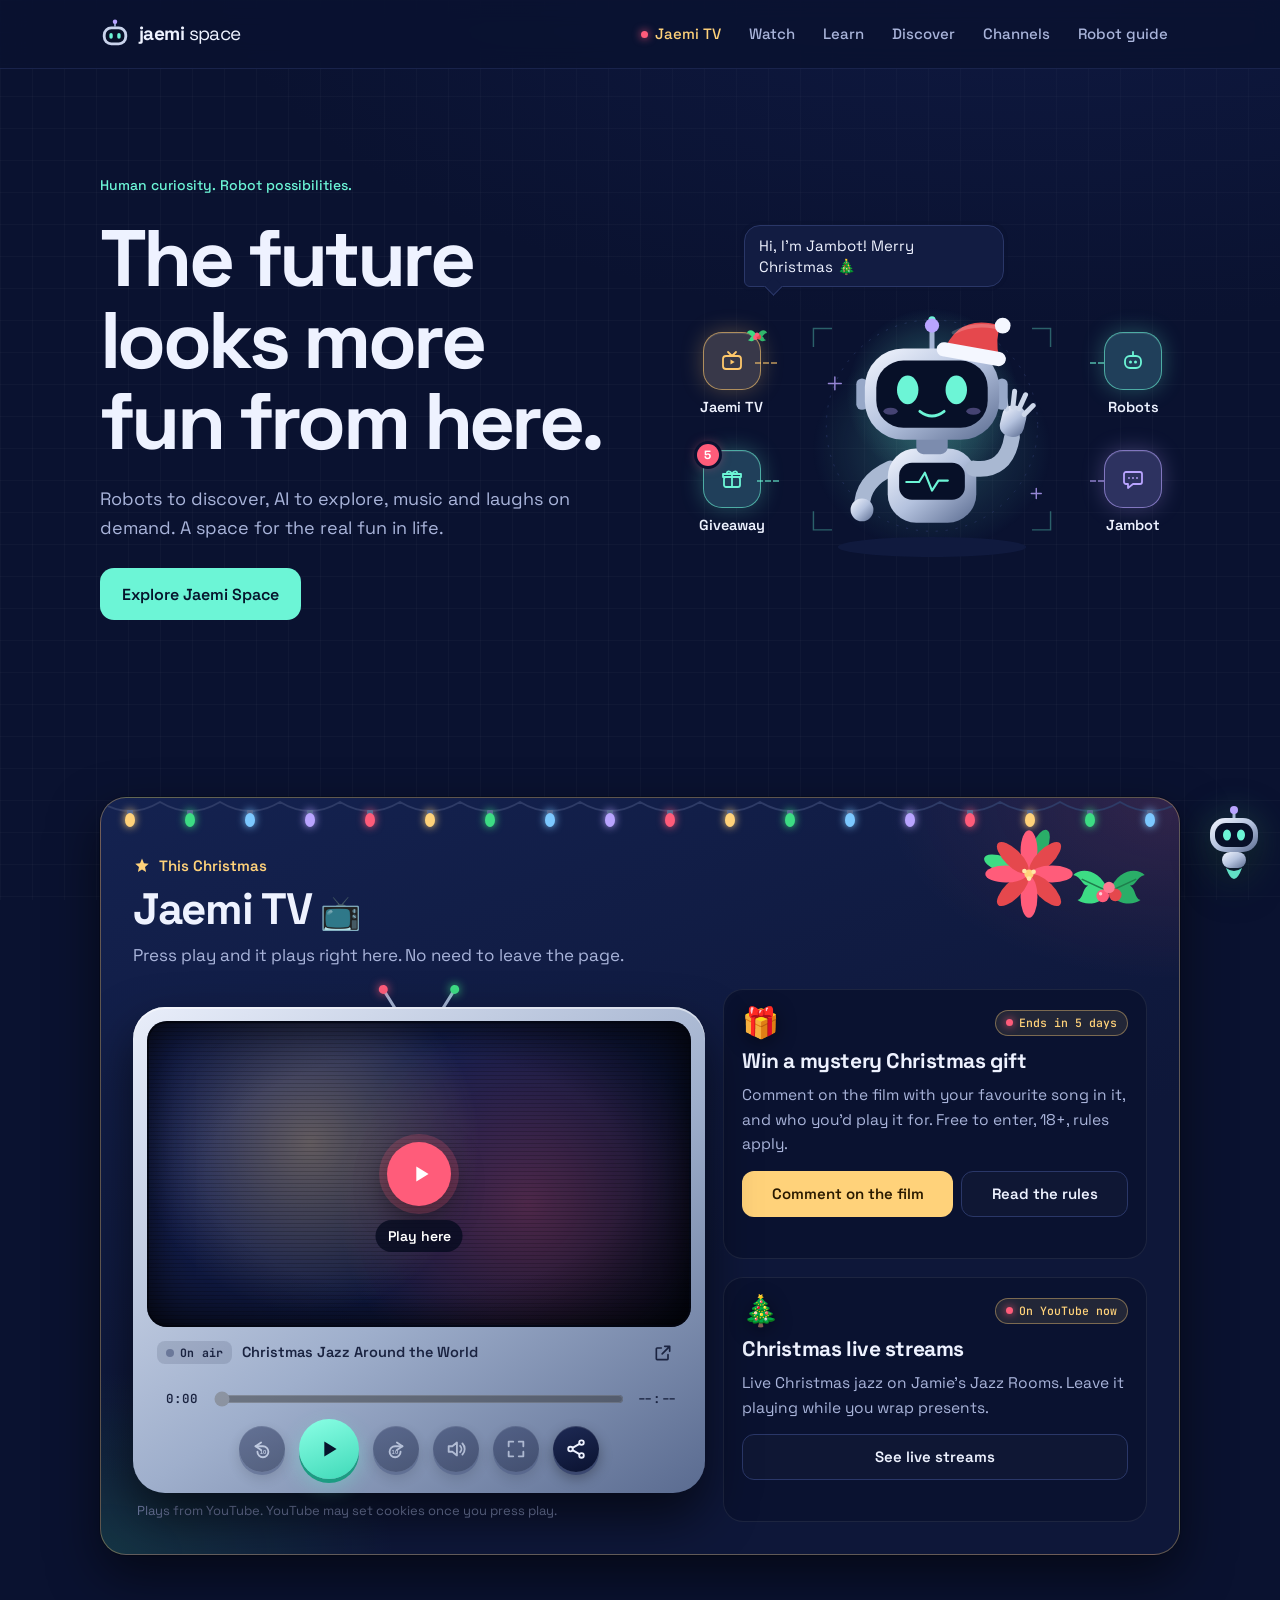
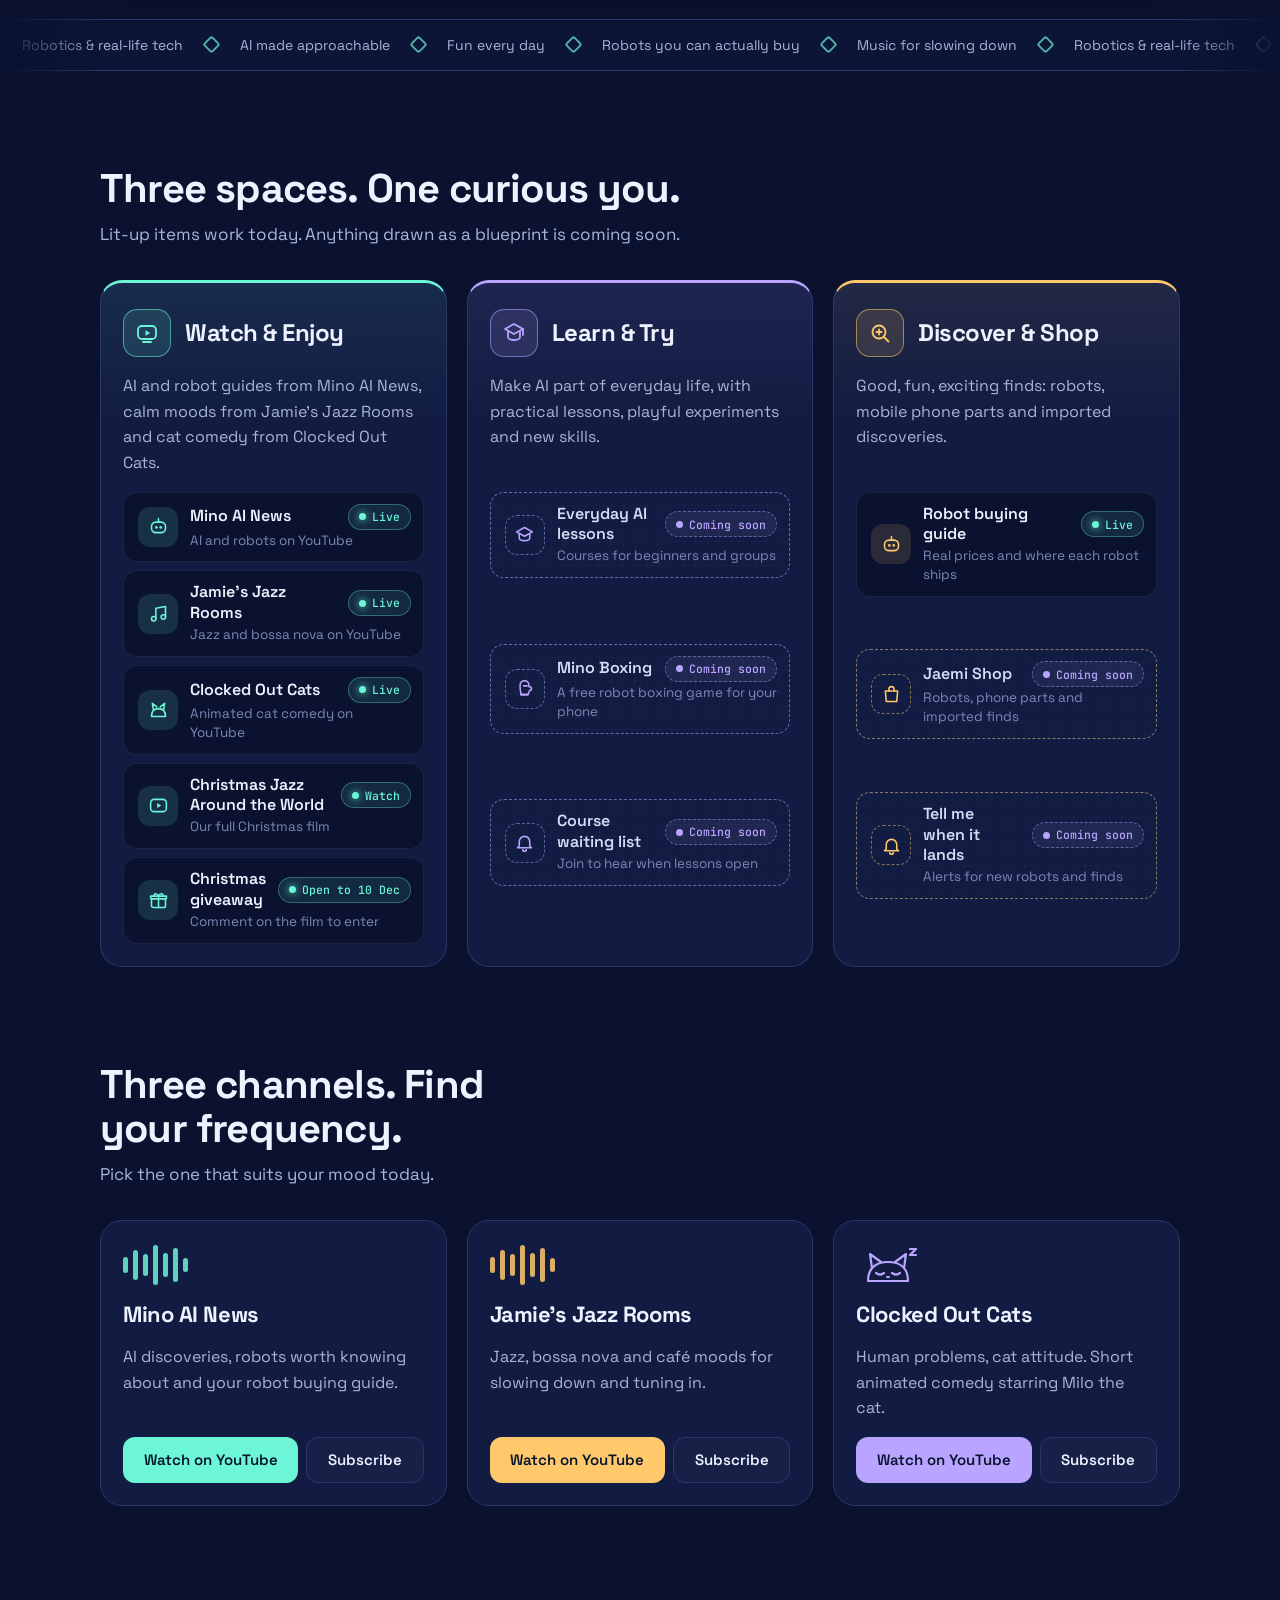
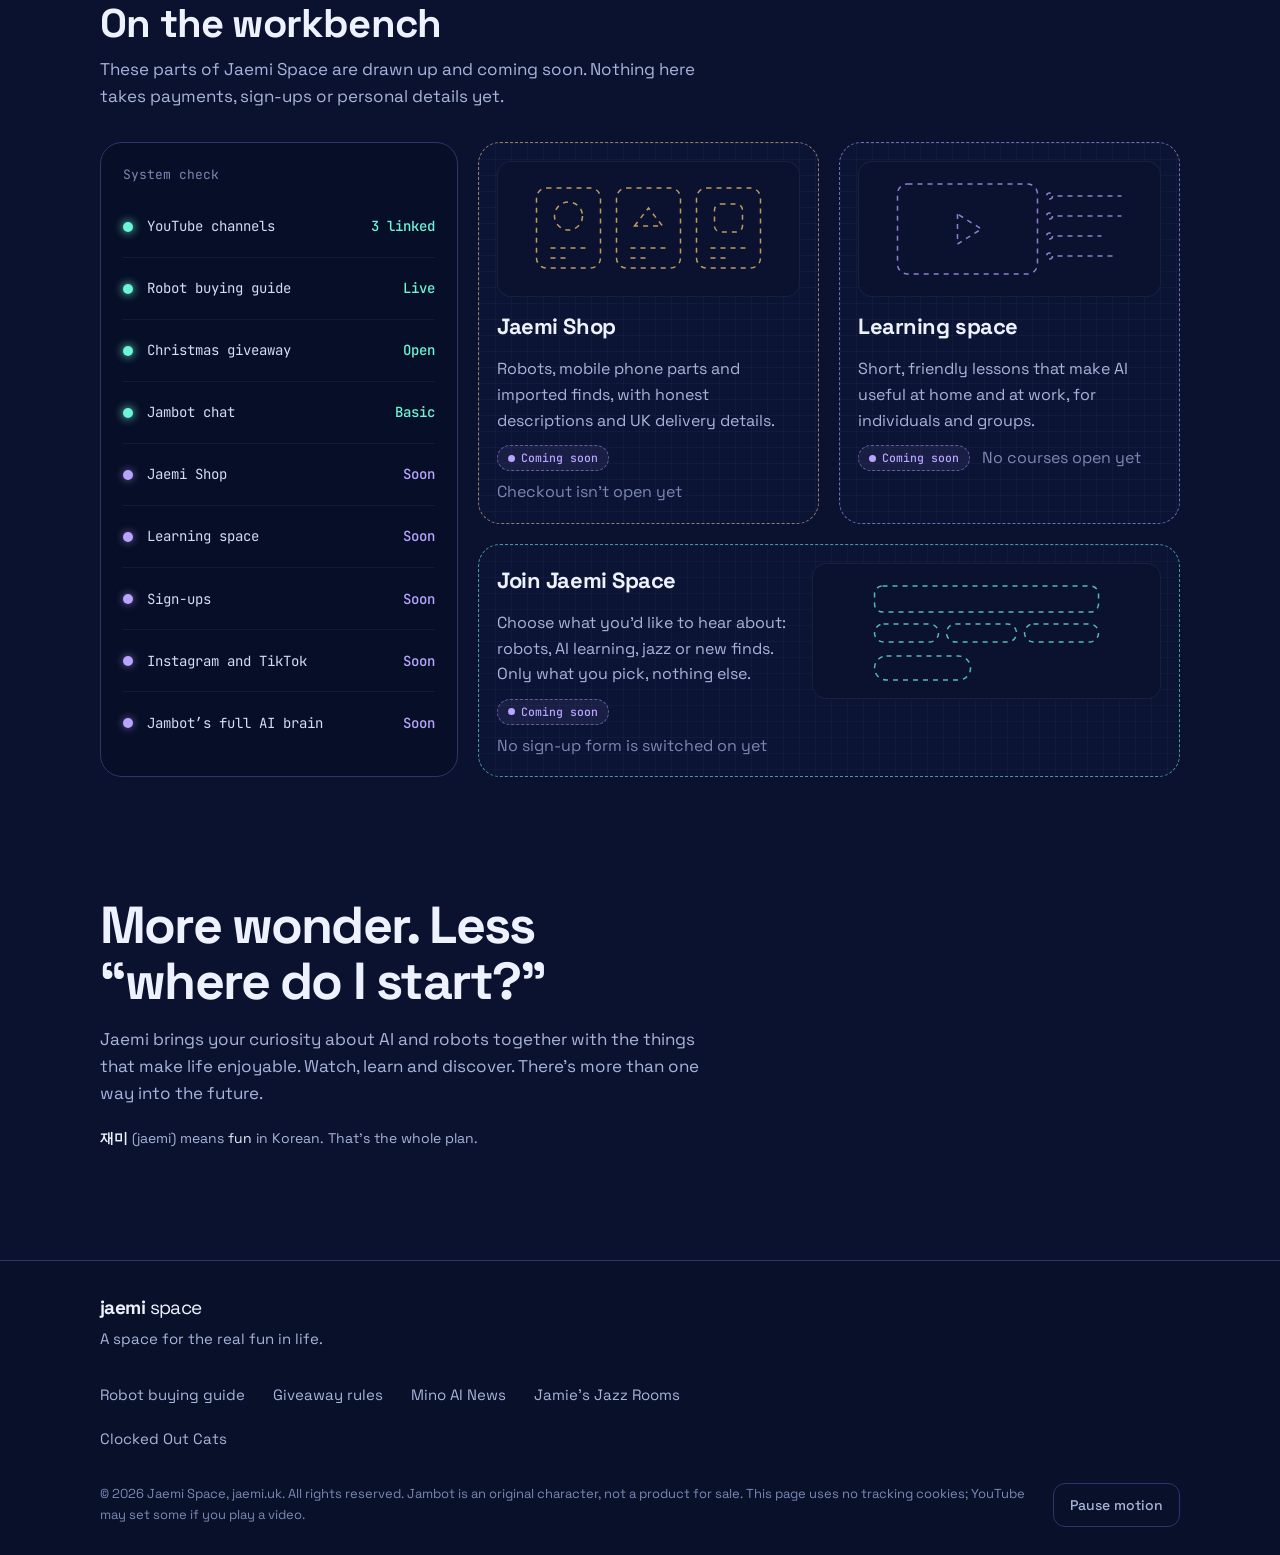
==== commit 9de8e710: "Jaemi Space: calmer first screen, Jaemi TV with its own remote, back to top - Hero: one button, shor" ====
--- a/index.html
+++ b/index.html
@@ -35,7 +35,7 @@
       <span class="brand-word"><b>jaemi</b> space</span>
     </a>
     <nav class="nav-inline" aria-label="Main">
-      <a class="nav-hot" href="#christmas" data-show-until="2027-01-01T00:00:00Z">Christmas</a>
+      <a class="nav-hot" href="#tv">Jaemi TV</a>
       <a href="#watch">Watch</a>
       <a href="#learn">Learn</a>
       <a href="#discover">Discover</a>
@@ -51,7 +51,7 @@
 
 <div class="menu" id="menu" hidden>
   <div class="menu-inner">
-    <a class="menu-hot" href="#christmas" data-show-until="2027-01-01T00:00:00Z"><span class="menu-hot-star" aria-hidden="true"><svg viewBox="0 0 24 24"><path d="M12 2l2.6 6.4L21 9l-5 4.4L17.5 20 12 16.6 6.5 20 8 13.4 3 9l6.4-.6z"/></svg></span><span><b>Christmas at Jaemi Space</b><small>Film, giveaway and live streams</small></span></a>
+    <a class="menu-hot" href="#tv"><span class="menu-hot-star" aria-hidden="true"><svg viewBox="0 0 24 24"><path d="M12 2l2.6 6.4L21 9l-5 4.4L17.5 20 12 16.6 6.5 20 8 13.4 3 9l6.4-.6z"/></svg></span><span><b>Jaemi TV <span aria-hidden="true">📺</span></b><small>Christmas jazz, giveaway and live streams</small></span></a>
     <p class="menu-group">Three spaces</p>
     <ul class="menu-spaces">
       <li><a href="#watch" style="--accent:var(--mint)"><span class="menu-dot"></span><span><b>Watch &amp; Enjoy</b><small>Our three YouTube channels</small></span></a></li>
@@ -79,13 +79,12 @@
   <section class="hero" data-accent="mint" aria-labelledby="hero-title">
     <div class="snow" aria-hidden="true"><i style="--x:4%;--d:-2s;--w:11s;--s:3px"></i><i style="--x:12%;--d:-7s;--w:14s;--s:2px"></i><i style="--x:21%;--d:-4s;--w:10s;--s:4px"></i><i style="--x:29%;--d:-9s;--w:13s;--s:2px"></i><i style="--x:38%;--d:-1s;--w:12s;--s:3px"></i><i style="--x:46%;--d:-6s;--w:15s;--s:2px"></i><i style="--x:55%;--d:-3s;--w:11s;--s:3px"></i><i style="--x:63%;--d:-8s;--w:13s;--s:2px"></i><i style="--x:71%;--d:-5s;--w:10s;--s:4px"></i><i style="--x:79%;--d:-10s;--w:14s;--s:2px"></i><i style="--x:87%;--d:-2s;--w:12s;--s:3px"></i><i style="--x:95%;--d:-7s;--w:11s;--s:2px"></i></div>
     <div class="hero-bot">
-      <p class="bubble" id="bubble" aria-live="polite">Hello! Welcome to Jaemi Space.</p>
+      <p class="bubble" id="bubble" aria-live="polite">Hi, I’m Jambot!</p>
       <div class="bot-stage">
         <ul class="pods pods-left" aria-label="Featured now">
-          <li data-show-until="2027-01-01T00:00:00Z"><a class="pod pod-hot" href="#christmas" style="--accent:var(--amber)"><span class="pod-icon" aria-hidden="true"><svg viewBox="0 0 24 24"><rect x="3" y="5" width="18" height="14" rx="4"/><path class="fill" d="M10.5 9.2v5.6l4.6-2.8z"/></svg></span><span class="pod-label">Christmas jazz</span><span class="pod-sub">Watch now</span></a></li>
-          <li data-show-from="2027-01-01T00:00:00Z" hidden><a class="pod" href="https://www.youtube.com/@JamiesJazzRooms" target="_blank" rel="noopener" style="--accent:var(--amber)"><span class="pod-icon" aria-hidden="true"><svg viewBox="0 0 24 24"><path d="M9 18V6l11-2v12"/><circle cx="6.5" cy="18" r="2.5"/><circle cx="17.5" cy="16" r="2.5"/></svg></span><span class="pod-label">Jazz to relax</span><span class="pod-sub">On YouTube</span></a></li>
-          <li data-show-until="2026-12-11T00:00:00Z"><a class="pod pod-hot" href="#christmas" style="--accent:var(--mint)"><span class="pod-icon" aria-hidden="true"><svg viewBox="0 0 24 24"><rect x="4" y="10" width="16" height="10" rx="2"/><path d="M3 7h18v3H3zM12 7v13"/><path d="M12 7c-2-4-6-3-5 0M12 7c2-4 6-3 5 0"/></svg></span><span class="pod-label">Giveaway</span><span class="pod-sub"><span data-countdown>Ends 10 Dec</span></span></a></li>
-          <li data-show-from="2026-12-11T00:00:00Z" hidden><a class="pod" href="https://www.youtube.com/@ClockedOutCats" target="_blank" rel="noopener" style="--accent:var(--lilac)"><span class="pod-icon" aria-hidden="true"><svg viewBox="0 0 24 24"><path d="M4 20c0-6 3-9 8-9s8 3 8 9z"/><path d="M6 12L5 5l5 4M18 12l1-7-5 4"/></svg></span><span class="pod-label">Cat comedy</span><span class="pod-sub">On YouTube</span></a></li>
+          <li><a class="pod pod-hot" href="#tv" style="--accent:var(--amber)"><span class="pod-icon" aria-hidden="true"><svg viewBox="0 0 24 24"><rect x="3" y="7" width="18" height="13" rx="3"/><path d="M8 3l4 4 4-4"/><path class="fill" d="M10.5 10.6v5l4.2-2.5z"/></svg></span><span class="pod-label">Jaemi TV</span></a></li>
+          <li data-show-until="2026-12-11T00:00:00Z"><a class="pod" href="#tv" style="--accent:var(--mint)" aria-describedby="giveaway-days"><span class="pod-icon" aria-hidden="true"><svg viewBox="0 0 24 24"><rect x="4" y="10" width="16" height="10" rx="2"/><path d="M3 7h18v3H3zM12 7v13"/><path d="M12 7c-2-4-6-3-5 0M12 7c2-4 6-3 5 0"/></svg><span class="pod-badge" data-days-badge>13</span></span><span class="pod-label">Giveaway</span></a></li>
+          <li data-show-from="2026-12-11T00:00:00Z" hidden><a class="pod" href="https://www.youtube.com/@ClockedOutCats" target="_blank" rel="noopener" style="--accent:var(--lilac)"><span class="pod-icon" aria-hidden="true"><svg viewBox="0 0 24 24"><path d="M4 20c0-6 3-9 8-9s8 3 8 9z"/><path d="M6 12L5 5l5 4M18 12l1-7-5 4"/></svg></span><span class="pod-label">Cats</span></a></li>
         </ul>
         <button class="bot-button" type="button" id="bot" aria-label="Chat with Jambot" aria-describedby="bubble">
           <svg class="bot" viewBox="0 0 420 380" aria-hidden="true">
@@ -154,8 +153,8 @@
           </svg>
         </button>
         <ul class="pods pods-right" aria-label="Quick links">
-          <li><a class="pod" href="/robots/" style="--accent:var(--mint)"><span class="pod-icon" aria-hidden="true"><svg viewBox="0 0 24 24"><rect x="4" y="7" width="16" height="12" rx="5"/><path d="M12 3v4"/><circle class="fill" cx="9.5" cy="13" r="1.5"/><circle class="fill" cx="14.5" cy="13" r="1.5"/></svg></span><span class="pod-label">Robot guide</span><span class="pod-sub">Live</span></a></li>
-          <li class="js-only" hidden><button class="pod" type="button" style="--accent:var(--lilac)" data-open-chat><span class="pod-icon" aria-hidden="true"><svg viewBox="0 0 24 24"><path d="M5 5h14a2 2 0 0 1 2 2v8a2 2 0 0 1-2 2h-7l-5 4v-4H5a2 2 0 0 1-2-2V7a2 2 0 0 1 2-2z"/><path d="M8 11h.01M12 11h.01M16 11h.01"/></svg></span><span class="pod-label">Jambot</span><span class="pod-sub">Ask me</span></button></li>
+          <li><a class="pod" href="/robots/" style="--accent:var(--mint)"><span class="pod-icon" aria-hidden="true"><svg viewBox="0 0 24 24"><rect x="4" y="7" width="16" height="12" rx="5"/><path d="M12 3v4"/><circle class="fill" cx="9.5" cy="13" r="1.5"/><circle class="fill" cx="14.5" cy="13" r="1.5"/></svg></span><span class="pod-label">Robots</span></a></li>
+          <li class="js-only" hidden><button class="pod" type="button" style="--accent:var(--lilac)" data-open-chat><span class="pod-icon" aria-hidden="true"><svg viewBox="0 0 24 24"><path d="M5 5h14a2 2 0 0 1 2 2v8a2 2 0 0 1-2 2h-7l-5 4v-4H5a2 2 0 0 1-2-2V7a2 2 0 0 1 2-2z"/><path d="M8 11h.01M12 11h.01M16 11h.01"/></svg></span><span class="pod-label">Jambot</span></button></li>
         </ul>
       </div>
     </div>
@@ -163,36 +162,59 @@
     <div class="hero-copy">
       <p class="hello">Human curiosity. Robot possibilities.</p>
       <h1 id="hero-title">The future looks more fun from&nbsp;here.</h1>
-      <p class="lede">Robots to discover, AI to explore and new things to learn. Welcome to Jaemi Space, a space for the real fun in life.</p>
+      <p class="lede">Robots to discover, AI to explore, music and laughs on demand. A space for the real fun in life.</p>
       <div class="actions">
-        <a class="btn btn-primary" href="#spaces">Explore the three spaces</a>
-        <a class="btn btn-ghost" href="/robots/">Open the robot buying guide</a>
+        <a class="btn btn-primary" href="#spaces">Explore Jaemi Space</a>
       </div>
-      <p class="meaning"><span lang="ko">재미</span> (jaemi) means <em>fun</em> in Korean. That’s the whole plan.</p>
-    </div>
-  </section>
-
-  <section class="spotlight" id="christmas" data-accent="amber" data-show-until="2027-01-01T00:00:00Z" aria-labelledby="xmas-title">
+      <p class="sr" id="giveaway-days">Christmas giveaway, closing on 10 December</p>
+    </div>
+  </section>
+
+  <section class="spotlight" id="tv" data-accent="amber" aria-labelledby="tv-title">
     <div class="spot-inner">
       <div class="spot-lights" aria-hidden="true"><svg viewBox="0 0 1200 40" preserveAspectRatio="xMidYMin slice"><path d="M0 4 Q30 22 60 4 Q90 22 120 4 Q150 22 180 4 Q210 22 240 4 Q270 22 300 4 Q330 22 360 4 Q390 22 420 4 Q450 22 480 4 Q510 22 540 4 Q570 22 600 4 Q630 22 660 4 Q690 22 720 4 Q750 22 780 4 Q810 22 840 4 Q870 22 900 4 Q930 22 960 4 Q990 22 1020 4 Q1050 22 1080 4 Q1110 22 1140 4 Q1170 22 1200 4" fill="none" stroke="#2E3B66" stroke-width="2"/><g class="bulb" style="color:#FF5C7A"><rect x="27" y="12" width="6" height="5" rx="1" fill="#5A6B90"/><ellipse cx="30" cy="22" rx="5" ry="7" fill="currentColor"/></g><g class="bulb" style="color:#FFD27A"><rect x="87" y="12" width="6" height="5" rx="1" fill="#5A6B90"/><ellipse cx="90" cy="22" rx="5" ry="7" fill="currentColor"/></g><g class="bulb" style="color:#3DDC84"><rect x="147" y="12" width="6" height="5" rx="1" fill="#5A6B90"/><ellipse cx="150" cy="22" rx="5" ry="7" fill="currentColor"/></g><g class="bulb" style="color:#7CC8FF"><rect x="207" y="12" width="6" height="5" rx="1" fill="#5A6B90"/><ellipse cx="210" cy="22" rx="5" ry="7" fill="currentColor"/></g><g class="bulb" style="color:#B9A4FF"><rect x="267" y="12" width="6" height="5" rx="1" fill="#5A6B90"/><ellipse cx="270" cy="22" rx="5" ry="7" fill="currentColor"/></g><g class="bulb" style="color:#FF5C7A"><rect x="327" y="12" width="6" height="5" rx="1" fill="#5A6B90"/><ellipse cx="330" cy="22" rx="5" ry="7" fill="currentColor"/></g><g class="bulb" style="color:#FFD27A"><rect x="387" y="12" width="6" height="5" rx="1" fill="#5A6B90"/><ellipse cx="390" cy="22" rx="5" ry="7" fill="currentColor"/></g><g class="bulb" style="color:#3DDC84"><rect x="447" y="12" width="6" height="5" rx="1" fill="#5A6B90"/><ellipse cx="450" cy="22" rx="5" ry="7" fill="currentColor"/></g><g class="bulb" style="color:#7CC8FF"><rect x="507" y="12" width="6" height="5" rx="1" fill="#5A6B90"/><ellipse cx="510" cy="22" rx="5" ry="7" fill="currentColor"/></g><g class="bulb" style="color:#B9A4FF"><rect x="567" y="12" width="6" height="5" rx="1" fill="#5A6B90"/><ellipse cx="570" cy="22" rx="5" ry="7" fill="currentColor"/></g><g class="bulb" style="color:#FF5C7A"><rect x="627" y="12" width="6" height="5" rx="1" fill="#5A6B90"/><ellipse cx="630" cy="22" rx="5" ry="7" fill="currentColor"/></g><g class="bulb" style="color:#FFD27A"><rect x="687" y="12" width="6" height="5" rx="1" fill="#5A6B90"/><ellipse cx="690" cy="22" rx="5" ry="7" fill="currentColor"/></g><g class="bulb" style="color:#3DDC84"><rect x="747" y="12" width="6" height="5" rx="1" fill="#5A6B90"/><ellipse cx="750" cy="22" rx="5" ry="7" fill="currentColor"/></g><g class="bulb" style="color:#7CC8FF"><rect x="807" y="12" width="6" height="5" rx="1" fill="#5A6B90"/><ellipse cx="810" cy="22" rx="5" ry="7" fill="currentColor"/></g><g class="bulb" style="color:#B9A4FF"><rect x="867" y="12" width="6" height="5" rx="1" fill="#5A6B90"/><ellipse cx="870" cy="22" rx="5" ry="7" fill="currentColor"/></g><g class="bulb" style="color:#FF5C7A"><rect x="927" y="12" width="6" height="5" rx="1" fill="#5A6B90"/><ellipse cx="930" cy="22" rx="5" ry="7" fill="currentColor"/></g><g class="bulb" style="color:#FFD27A"><rect x="987" y="12" width="6" height="5" rx="1" fill="#5A6B90"/><ellipse cx="990" cy="22" rx="5" ry="7" fill="currentColor"/></g><g class="bulb" style="color:#3DDC84"><rect x="1047" y="12" width="6" height="5" rx="1" fill="#5A6B90"/><ellipse cx="1050" cy="22" rx="5" ry="7" fill="currentColor"/></g><g class="bulb" style="color:#7CC8FF"><rect x="1107" y="12" width="6" height="5" rx="1" fill="#5A6B90"/><ellipse cx="1110" cy="22" rx="5" ry="7" fill="currentColor"/></g><g class="bulb" style="color:#B9A4FF"><rect x="1167" y="12" width="6" height="5" rx="1" fill="#5A6B90"/><ellipse cx="1170" cy="22" rx="5" ry="7" fill="currentColor"/></g></svg></div>
       <svg class="spot-deco spot-holly" viewBox="0 0 80 64" aria-hidden="true"><path d="M40 34C30 10 12 12 6 18c8 2 8 10 14 10-6 4-4 12-10 14 8 6 24 4 30-8z" fill="#3DDC84"/><path d="M40 34c10-24 28-22 34-16-8 2-8 10-14 10 6 4 4 12 10 14-8 6-24 4-30-8z" fill="#2AAE68"/><path d="M40 34L14 22M40 34l26-12" stroke="#1E7F4C" stroke-width="1.5" fill="none"/><circle cx="34" cy="38" r="6" fill="#FF5C7A"/><circle cx="46" cy="37" r="6" fill="#E5484D"/><circle cx="40" cy="30" r="5.5" fill="#FF7A92"/><circle cx="32" cy="36" r="1.6" fill="#fff" opacity=".7"/></svg>
       <svg class="spot-deco spot-poin" viewBox="0 0 120 120" aria-hidden="true"><ellipse cx="60" cy="22" rx="10" ry="24" fill="#2AAE68" transform="rotate(22 60 60)"/><ellipse cx="60" cy="22" rx="10" ry="24" fill="#3DDC84" transform="rotate(-70 60 60)"/><ellipse cx="60" cy="30" rx="11" ry="27" fill="#FF5C7A" transform="rotate(0 60 60)"/><ellipse cx="60" cy="30" rx="11" ry="27" fill="#E5484D" transform="rotate(45 60 60)"/><ellipse cx="60" cy="30" rx="11" ry="27" fill="#FF5C7A" transform="rotate(90 60 60)"/><ellipse cx="60" cy="30" rx="11" ry="27" fill="#E5484D" transform="rotate(135 60 60)"/><ellipse cx="60" cy="30" rx="11" ry="27" fill="#FF5C7A" transform="rotate(180 60 60)"/><ellipse cx="60" cy="30" rx="11" ry="27" fill="#E5484D" transform="rotate(225 60 60)"/><ellipse cx="60" cy="30" rx="11" ry="27" fill="#FF5C7A" transform="rotate(270 60 60)"/><ellipse cx="60" cy="30" rx="11" ry="27" fill="#E5484D" transform="rotate(315 60 60)"/><circle cx="60" cy="60" r="6" fill="#FFD27A"/><circle cx="54" cy="56" r="3" fill="#FFE7A8"/><circle cx="66" cy="57" r="3" fill="#FFE7A8"/><circle cx="60" cy="66" r="3" fill="#FFE7A8"/></svg>
       <div class="spot-head">
-        <p class="spot-kicker"><svg viewBox="0 0 24 24" aria-hidden="true"><path d="M12 2l2.6 6.4L21 9l-5 4.4L17.5 20 12 16.6 6.5 20 8 13.4 3 9l6.4-.6z"/></svg>This Christmas</p>
-        <h2 id="xmas-title">Christmas at Jaemi Space <span aria-hidden="true">✨</span></h2>
-        <p>Jazz for cosy nights, a giveaway and live streams, all in one place.</p>
+        <p class="spot-kicker" data-show-until="2027-01-01T00:00:00Z"><svg viewBox="0 0 24 24" aria-hidden="true"><path d="M12 2l2.6 6.4L21 9l-5 4.4L17.5 20 12 16.6 6.5 20 8 13.4 3 9l6.4-.6z"/></svg>This Christmas</p>
+        <h2 id="tv-title">Jaemi TV <span aria-hidden="true">📺</span></h2>
+        <p>Press play and it plays right here. No need to leave the page.</p>
       </div>
       <div class="spot-grid">
-        <a class="spot-film" href="https://www.youtube.com/watch?v=zZaZsq8hqIM" target="_blank" rel="noopener">
-          <span class="spot-thumb">
-            <img src="https://i.ytimg.com/vi/zZaZsq8hqIM/hqdefault.jpg" alt="" loading="lazy" width="480" height="360" onerror="this.remove()">
-            <span class="play" aria-hidden="true"><svg viewBox="0 0 24 24"><path d="M8 5.5v13l10.5-6.5z"/></svg></span>
-          </span>
-          <span class="spot-film-text">
-            <b>Christmas Jazz Around the World</b>
-            <small>Our full Christmas film on Jamie’s Jazz Rooms</small>
-          </span>
-        </a>
+        <div class="tv">
+          <div class="tv-antennas" aria-hidden="true"><i></i><i></i></div>
+          <div class="tv-bezel">
+            <div class="tv-screen" id="tv-screen">
+              <a class="tv-start" id="tv-play" href="https://www.youtube.com/watch?v=zZaZsq8hqIM" target="_blank" rel="noopener">
+                <img src="https://i.ytimg.com/vi/zZaZsq8hqIM/hqdefault.jpg" alt="" loading="lazy" width="480" height="360" onerror="this.remove()">
+                <span class="play" aria-hidden="true"><svg viewBox="0 0 24 24"><path d="M8 5.5v13l10.5-6.5z"/></svg></span>
+                <span class="tv-hint" aria-hidden="true">Play here</span>
+                <span class="sr">Play Christmas Jazz Around the World</span>
+              </a>
+            </div>
+            <div class="tv-bar">
+              <span class="onair" id="tv-onair"><i aria-hidden="true"></i>On air</span>
+              <span class="tv-title" id="tv-now">Christmas Jazz Around the World</span>
+              <a class="tv-yt" id="tv-yt" href="https://www.youtube.com/watch?v=zZaZsq8hqIM" target="_blank" rel="noopener" aria-label="Open on YouTube"><svg viewBox="0 0 24 24" aria-hidden="true"><path d="M14 4h6v6M20 4l-9 9M18 14v5a1 1 0 0 1-1 1H5a1 1 0 0 1-1-1V7a1 1 0 0 1 1-1h5"/></svg></a>
+            </div>
+            <div class="tv-remote js-only" hidden>
+              <div class="tv-progress">
+                <span class="tv-time" id="tv-cur">0:00</span>
+                <input type="range" id="tv-seek" min="0" max="100" step="1" value="0" aria-label="Video position" disabled>
+                <span class="tv-time" id="tv-dur">--:--</span>
+              </div>
+              <div class="tv-buttons">
+                <button type="button" data-tv="back" aria-label="Back 10 seconds" disabled><svg viewBox="0 0 24 24" aria-hidden="true"><path d="M11 5L5 9l6 4"/><path d="M5 9h8a6 6 0 1 1-6 6"/><text x="13.2" y="17.6" font-size="6.5" font-family="sans-serif" font-weight="700" fill="currentColor" stroke="none" text-anchor="middle">10</text></svg></button>
+                <button type="button" data-tv="play" class="tv-big" aria-label="Play"><svg viewBox="0 0 24 24" aria-hidden="true"><path class="i-play" d="M8 5.5v13l10.5-6.5z"/><path class="i-pause" d="M8 5h3v14H8zM13 5h3v14h-3z"/></svg></button>
+                <button type="button" data-tv="fwd" aria-label="Forward 10 seconds" disabled><svg viewBox="0 0 24 24" aria-hidden="true"><path d="M13 5l6 4-6 4"/><path d="M19 9h-8a6 6 0 1 0 6 6"/><text x="10.8" y="17.6" font-size="6.5" font-family="sans-serif" font-weight="700" fill="currentColor" stroke="none" text-anchor="middle">10</text></svg></button>
+                <button type="button" data-tv="mute" aria-label="Mute" disabled><svg viewBox="0 0 24 24" aria-hidden="true"><path d="M4 9h4l5-4v14l-5-4H4z"/><path class="i-sound" d="M16.5 8.5a5 5 0 0 1 0 7M19 6a8.5 8.5 0 0 1 0 12"/><path class="i-muted" d="M16 9.5l5 5M21 9.5l-5 5"/></svg></button>
+                <button type="button" data-tv="full" aria-label="Full screen" disabled><svg viewBox="0 0 24 24" aria-hidden="true"><path d="M4 9V4h5M20 9V4h-5M4 15v5h5M20 15v5h-5"/></svg></button>
+                <button type="button" data-tv="share" aria-label="Share Jaemi TV"><svg viewBox="0 0 24 24" aria-hidden="true"><circle cx="18" cy="5" r="2.5"/><circle cx="6" cy="12" r="2.5"/><circle cx="18" cy="19" r="2.5"/><path d="M8.2 10.8l7.6-4.4M8.2 13.2l7.6 4.4"/></svg></button>
+              </div>
+            </div>
+          </div>
+          <p class="tv-note" id="tv-note">Plays from YouTube. YouTube may set cookies once you press play.</p>
+        </div>
         <article class="spot-card" data-show-until="2026-12-11T00:00:00Z">
           <p class="spot-top"><span class="spot-emoji" aria-hidden="true">🎁</span><span class="pill pill-hot" data-countdown-pill>Ends 10 Dec</span></p>
           <h3>Win a mystery Christmas gift</h3>
@@ -202,7 +224,7 @@
             <a class="btn btn-small btn-ghost" href="/games/XmasTnC/">Read the rules</a>
           </div>
         </article>
-        <article class="spot-card">
+        <article class="spot-card" data-show-until="2027-01-01T00:00:00Z">
           <p class="spot-top"><span class="spot-emoji" aria-hidden="true">🎄</span><span class="pill pill-hot" data-live-pill>From Mon 30 Nov</span></p>
           <h3>Christmas live streams</h3>
           <p>Live Christmas jazz on Jamie’s Jazz Rooms. Leave it playing while you wrap presents.</p>
@@ -250,7 +272,7 @@
           <li><a class="row" href="https://www.youtube.com/@MinoAINews" target="_blank" rel="noopener"><span class="row-icon" aria-hidden="true"><svg viewBox="0 0 24 24"><rect x="4" y="7" width="16" height="12" rx="5"/><path d="M12 3v4"/><circle class="fill" cx="9.5" cy="13" r="1.5"/><circle class="fill" cx="14.5" cy="13" r="1.5"/></svg></span><span class="row-text"><b>Mino AI News</b><small>AI and robots on YouTube</small></span><span class="pill pill-live">Live</span></a></li>
           <li><a class="row" href="https://www.youtube.com/@JamiesJazzRooms" target="_blank" rel="noopener"><span class="row-icon" aria-hidden="true"><svg viewBox="0 0 24 24"><path d="M9 18V6l11-2v12"/><circle cx="6.5" cy="18" r="2.5"/><circle cx="17.5" cy="16" r="2.5"/></svg></span><span class="row-text"><b>Jamie’s Jazz Rooms</b><small>Jazz and bossa nova on YouTube</small></span><span class="pill pill-live">Live</span></a></li>
           <li><a class="row" href="https://www.youtube.com/@ClockedOutCats" target="_blank" rel="noopener"><span class="row-icon" aria-hidden="true"><svg viewBox="0 0 24 24"><path d="M4 20c0-6 3-9 8-9s8 3 8 9z"/><path d="M6 12L5 5l5 4M18 12l1-7-5 4"/></svg></span><span class="row-text"><b>Clocked Out Cats</b><small>Animated cat comedy on YouTube</small></span><span class="pill pill-live">Live</span></a></li>
-          <li data-show-until="2027-01-01T00:00:00Z"><a class="row" href="https://www.youtube.com/watch?v=zZaZsq8hqIM" target="_blank" rel="noopener"><span class="row-icon" aria-hidden="true"><svg viewBox="0 0 24 24"><rect x="3" y="5" width="18" height="14" rx="4"/><path class="fill" d="M10.5 9.2v5.6l4.6-2.8z"/></svg></span><span class="row-text"><b>Christmas Jazz Around the World</b><small>Our full Christmas film</small></span><span class="pill pill-live">Watch</span></a></li>
+          <li data-show-until="2027-01-01T00:00:00Z"><a class="row" href="#tv"><span class="row-icon" aria-hidden="true"><svg viewBox="0 0 24 24"><rect x="3" y="5" width="18" height="14" rx="4"/><path class="fill" d="M10.5 9.2v5.6l4.6-2.8z"/></svg></span><span class="row-text"><b>Christmas Jazz Around the World</b><small>Our full Christmas film</small></span><span class="pill pill-live">Watch</span></a></li>
           <li data-show-until="2027-01-01T00:00:00Z"><a class="row" href="/games/XmasTnC/" data-giveaway><span class="row-icon" aria-hidden="true"><svg viewBox="0 0 24 24"><rect x="4" y="10" width="16" height="10" rx="2"/><path d="M3 7h18v3H3zM12 7v13"/><path d="M12 7c-2-4-6-3-5 0M12 7c2-4 6-3 5 0"/></svg></span><span class="row-text"><b>Christmas giveaway</b><small>Comment on the film to enter</small></span><span class="pill pill-live" data-giveaway-pill>Open to 10 Dec</span></a></li>
         </ul>
       </article>
@@ -375,9 +397,12 @@
   <section class="section closing" data-accent="mint" aria-labelledby="closing-title">
     <h2 id="closing-title">More wonder. Less “where do I start?”</h2>
     <p>Jaemi brings your curiosity about AI and robots together with the things that make life enjoyable. Watch, learn and discover. There’s more than one way into the future.</p>
+    <p class="meaning"><span lang="ko">재미</span> (jaemi) means <em>fun</em> in Korean. That’s the whole plan.</p>
   </section>
 </main>
 
+<p class="toast" id="toast" role="status" hidden></p>
+<button class="to-top" id="to-top" type="button" aria-label="Back to top" hidden><svg viewBox="0 0 24 24" aria-hidden="true"><path d="M12 19V5M5 12l7-7 7 7"/></svg></button>
 <button class="dock" id="dock" type="button" hidden aria-label="Chat with Jambot">
   <svg viewBox="0 0 64 80" aria-hidden="true">
     <path class="flame" d="M24 62q8 22 16 0q-8 6-16 0z"/>
@@ -429,7 +454,7 @@
       <a href="https://www.youtube.com/@ClockedOutCats" target="_blank" rel="noopener">Clocked Out Cats</a>
     </nav>
     <div class="foot-end">
-      <span>© 2026 Jaemi Space, jaemi.uk. All rights reserved. Jambot is an original character, not a product for sale. This page uses no tracking cookies.</span>
+      <span>© 2026 Jaemi Space, jaemi.uk. All rights reserved. Jambot is an original character, not a product for sale. This page uses no tracking cookies; YouTube may set some if you play a video.</span>
       <button class="motion-toggle" type="button" id="motion-toggle" aria-pressed="false">Pause motion</button>
     </div>
   </div>
--- a/assets/space.css
+++ b/assets/space.css
@@ -985,3 +985,214 @@
   .spot-thumb { aspect-ratio: auto; min-height: 260px; height: 100%; }
   .spot-thumb img { position: absolute; inset: 0; }
 }
+
+/* ---------- Calmer first screen ---------- */
+.hero { gap: 18px; padding-top: 8px; }
+.hero-bot { gap: 4px; }
+.bubble { font-size: 15px; padding: 9px 14px; min-height: 0; }
+.hero-copy { gap: 14px; text-align: left; }
+.hello { font-size: 14px; }
+.lede { font-size: 16.5px; }
+.pods { gap: 26px; }
+.pod-label { font-size: 13.5px; margin-top: 6px; white-space: nowrap; }
+.pod-icon { width: 50px; height: 50px; border-radius: 16px; }
+.pod-icon svg { width: 24px; height: 24px; }
+.pod-badge {
+  position: absolute;
+  top: -7px;
+  left: -7px;
+  min-width: 22px;
+  height: 22px;
+  padding: 0 5px;
+  border-radius: 11px;
+  display: grid;
+  place-items: center;
+  background: var(--berry);
+  color: #fff;
+  font: 700 12px/1 var(--sans);
+  box-shadow: 0 0 0 3px var(--night), 0 0 12px #FF5C7A88;
+}
+.pod-badge[hidden] { display: none; }
+.hud { opacity: .35; }
+.bot-stage .bot-button::before {
+  /* soft glow pad under Jambot */
+  content: "";
+  position: absolute;
+  inset: 18% 10% 6%;
+  z-index: -1;
+  border-radius: 50%;
+  background: radial-gradient(closest-side, color-mix(in srgb, var(--eye) 22%, transparent), transparent);
+  transition: background .5s;
+}
+.bot-button { position: relative; isolation: isolate; }
+.meaning { margin-top: 4px; }
+@media (min-width: 900px) {
+  .hero { gap: 40px; }
+  .hero-copy { gap: 22px; }
+  .lede { font-size: 18px; max-width: 30em; }
+  .pod-icon { width: 58px; height: 58px; border-radius: 19px; }
+  .pod-label { font-size: 14.5px; }
+  .pods { gap: 34px; }
+}
+
+/* ---------- Jaemi TV ---------- */
+.tv { position: relative; display: grid; gap: 8px; padding-top: 18px; }
+.tv-antennas { position: absolute; top: 0; left: 50%; width: 120px; height: 28px; margin-left: -60px; }
+.tv-antennas i { position: absolute; bottom: 0; width: 3px; height: 32px; border-radius: 2px; background: #A6B6D6; transform-origin: bottom center; }
+.tv-antennas i:first-child { left: 40px; transform: rotate(-32deg); }
+.tv-antennas i:last-child { right: 40px; transform: rotate(32deg); }
+.tv-antennas i::before { content: ""; position: absolute; top: -5px; left: -3px; width: 9px; height: 9px; border-radius: 50%; background: var(--berry); box-shadow: 0 0 10px var(--berry); }
+.tv-antennas i:last-child::before { background: var(--holly); box-shadow: 0 0 10px var(--holly); }
+.tv-bezel {
+  position: relative;
+  padding: 10px 10px 0;
+  border-radius: 26px;
+  background: linear-gradient(145deg, #E9EEFA, #9FAFCC 55%, #5A6B90);
+  box-shadow: 0 24px 50px #0009, inset 0 2px 0 #ffffff80;
+}
+.tv-screen {
+  position: relative;
+  aspect-ratio: 16 / 9;
+  border-radius: 18px;
+  overflow: hidden;
+  background:
+    radial-gradient(circle at 30% 40%, #FFD27A55, transparent 40%),
+    radial-gradient(circle at 70% 60%, #FF5C7A44, transparent 45%),
+    linear-gradient(135deg, #1B2A6B, #050A1E);
+  box-shadow: inset 0 0 0 2px #050A1E, inset 0 0 40px #000c;
+}
+.tv-screen iframe { position: absolute; inset: 0; width: 100%; height: 100%; border: 0; }
+.tv-start { position: absolute; inset: 0; display: block; color: #fff; text-decoration: none; }
+.tv-start img { width: 100%; height: 100%; object-fit: cover; display: block; }
+.tv-start::after {
+  /* faint scan lines, only before playing */
+  content: "";
+  position: absolute;
+  inset: 0;
+  background: repeating-linear-gradient(0deg, #0000 0 3px, #0000002e 3px 4px), radial-gradient(ellipse at center, transparent 55%, #0008);
+  pointer-events: none;
+}
+.tv-start .play { z-index: 1; }
+.tv-hint {
+  position: absolute;
+  z-index: 1;
+  left: 50%;
+  top: calc(50% + 46px);
+  transform: translateX(-50%);
+  padding: 5px 12px;
+  border-radius: 999px;
+  background: #050A1Ecc;
+  font-weight: 600;
+  font-size: 14px;
+  white-space: nowrap;
+}
+.tv-bar { display: flex; align-items: center; gap: 10px; min-height: 52px; padding: 0 6px 0 10px; color: #1A2340; }
+.onair { display: inline-flex; align-items: center; gap: 6px; flex: none; padding: 4px 9px; border-radius: 8px; background: #1A234022; font: 700 11.5px var(--mono); letter-spacing: .02em; }
+.onair i { width: 8px; height: 8px; border-radius: 50%; background: #6B7899; }
+.tv.playing .onair i { background: #E5484D; box-shadow: 0 0 8px #E5484D; }
+@media (prefers-reduced-motion: no-preference) { html.js:not(.still) .tv.playing .onair i { animation: ping 1.4s infinite; } }
+.tv-title { flex: 1; min-width: 0; font-weight: 600; font-size: 14.5px; white-space: nowrap; overflow: hidden; text-overflow: ellipsis; }
+.tv-yt { width: 44px; height: 44px; flex: none; display: grid; place-items: center; border-radius: 12px; color: #1A2340; }
+.tv-yt svg { width: 20px; height: 20px; fill: none; stroke: currentColor; stroke-width: 2; stroke-linecap: round; stroke-linejoin: round; }
+.tv-yt:hover { background: #1A234018; }
+.tv-note { font-size: 13px; color: var(--faint); padding-left: 4px; }
+.spot-head h2 span { font-size: .75em; }
+@media (min-width: 900px) {
+  .tv { grid-row: 1 / span 2; align-self: start; }
+  .tv-bezel { padding: 14px 14px 0; border-radius: 32px; }
+  .tv-screen { border-radius: 20px; }
+}
+
+/* ---------- Back to top ---------- */
+.to-top {
+  position: fixed;
+  z-index: 31;
+  right: max(22px, calc(env(safe-area-inset-right, 0px) + 8px));
+  bottom: calc(108px + env(safe-area-inset-bottom, 0px));
+  width: 48px;
+  height: 48px;
+  display: grid;
+  place-items: center;
+  border-radius: 16px;
+  border: 1px solid var(--line);
+  background: color-mix(in srgb, var(--panel) 90%, transparent);
+  -webkit-backdrop-filter: blur(8px);
+  backdrop-filter: blur(8px);
+  color: var(--ink);
+  cursor: pointer;
+  box-shadow: 0 8px 24px #0008;
+}
+.to-top[hidden] { display: none; }
+.to-top svg { width: 22px; height: 22px; fill: none; stroke: currentColor; stroke-width: 2.2; stroke-linecap: round; stroke-linejoin: round; }
+.to-top:hover { border-color: #6CF5D677; }
+.chat-is-open .to-top { display: none; }
+
+/* ---------- Jaemi TV remote ---------- */
+.tv-remote { display: grid; gap: 2px; padding: 0 4px 12px; color: #1A2340; }
+.tv-remote[hidden] { display: none; }
+.tv-progress { display: grid; grid-template-columns: auto 1fr auto; align-items: center; gap: 10px; min-height: 36px; }
+.tv-time { font: 600 12.5px var(--mono); min-width: 3.6em; text-align: center; }
+.tv-progress input { width: 100%; height: 36px; margin: 0; background: transparent; accent-color: #0E7C66; cursor: pointer; }
+.tv-progress input:disabled { cursor: default; opacity: .5; }
+.tv-buttons { display: flex; align-items: center; justify-content: space-between; gap: 6px; }
+.tv-buttons button {
+  width: 46px;
+  height: 46px;
+  flex: none;
+  display: grid;
+  place-items: center;
+  border-radius: 50%;
+  border: 0;
+  background: linear-gradient(160deg, #1E2A55, #0A1230);
+  color: var(--ink);
+  box-shadow: 0 3px 0 #3B4870, 0 6px 14px #0005, inset 0 1px 0 #ffffff22;
+  cursor: pointer;
+  transition: transform .1s, box-shadow .1s, opacity .2s;
+}
+.tv-buttons button:active:not(:disabled) { transform: translateY(2px); box-shadow: 0 1px 0 #3B4870, 0 3px 8px #0005; }
+.tv-buttons button:disabled { opacity: .45; cursor: default; }
+.tv-buttons svg { width: 22px; height: 22px; fill: none; stroke: currentColor; stroke-width: 2; stroke-linecap: round; stroke-linejoin: round; }
+.tv-buttons .tv-big { width: 60px; height: 60px; background: linear-gradient(160deg, #8BFFE5, #3FD9B8); color: #06152C; box-shadow: 0 4px 0 #1C9C82, 0 8px 20px #6CF5D655; }
+.tv-big svg { width: 28px; height: 28px; fill: currentColor; stroke: none; }
+.tv-big .i-pause, .tv.playing .tv-big .i-play { display: none; }
+.tv.playing .tv-big .i-pause { display: inline; }
+.i-muted, .tv.muted .i-sound { display: none; }
+.tv.muted .i-muted { display: inline; }
+.tv-screen:fullscreen { border-radius: 0; }
+.toast {
+  position: fixed;
+  z-index: 50;
+  left: 50%;
+  bottom: calc(24px + env(safe-area-inset-bottom, 0px));
+  transform: translateX(-50%);
+  max-width: calc(100vw - 32px);
+  padding: 12px 18px;
+  border-radius: 14px;
+  background: var(--ink);
+  color: var(--night);
+  font-weight: 600;
+  font-size: 15px;
+  box-shadow: 0 10px 30px #000a;
+  overflow-wrap: anywhere;
+}
+.toast[hidden] { display: none; }
+@media (min-width: 900px) {
+  .tv-buttons { justify-content: center; gap: 14px; }
+  .tv-remote { padding: 2px 12px 14px; }
+}
+.spot-grid > * { min-width: 0; }
+@media (max-width: 899px) {
+  .spot-inner { padding-left: 14px; padding-right: 14px; }
+  .tv-bezel { padding: 8px 8px 0; }
+  .tv-buttons { gap: 4px; }
+  .tv-buttons button { width: 42px; height: 42px; }
+  .tv-buttons .tv-big { width: 54px; height: 54px; }
+  .tv-progress { gap: 8px; }
+}
+@media (max-width: 360px) {
+  .tv-buttons button { width: 38px; height: 38px; }
+  .tv-buttons .tv-big { width: 50px; height: 50px; }
+}
+.tv { grid-template-columns: minmax(0, 1fr); }
+.tv-bezel, .tv-bar, .tv-remote, .tv-progress { min-width: 0; }
+.tv-progress input { min-width: 0; }
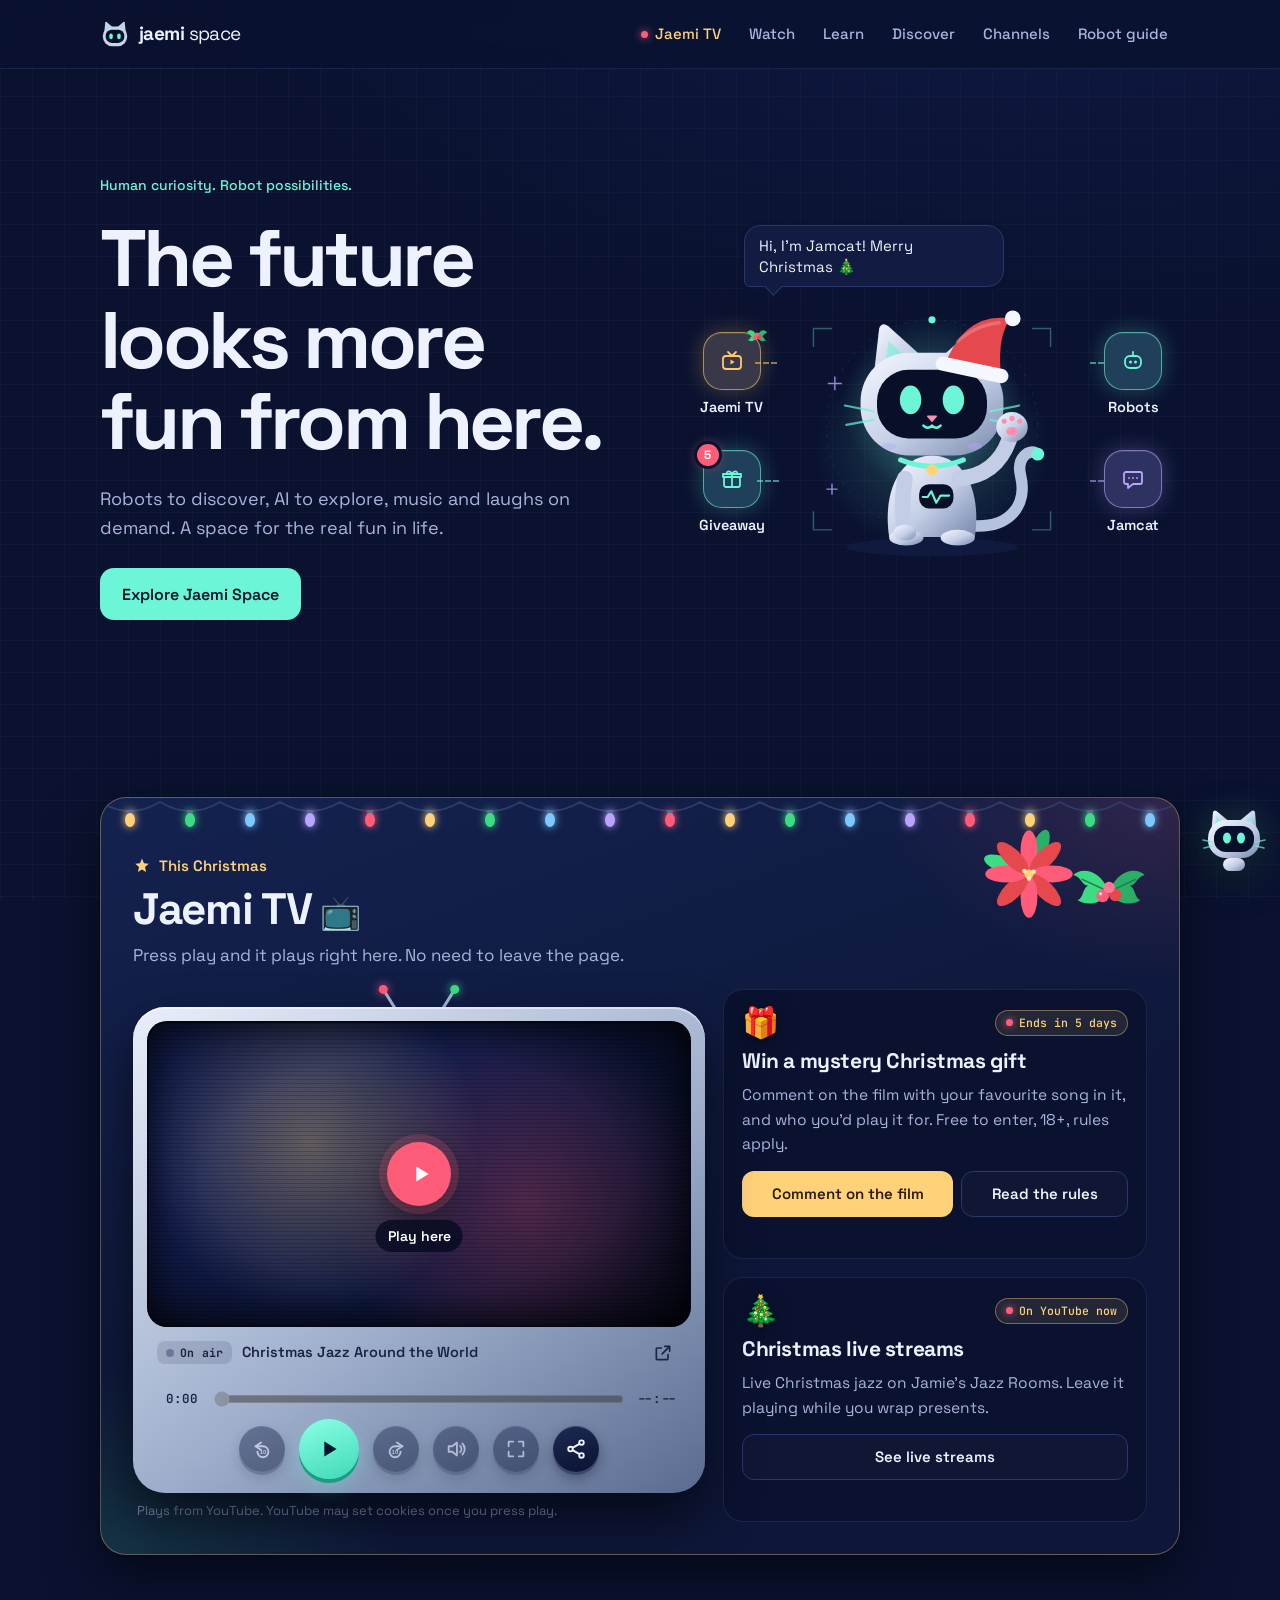
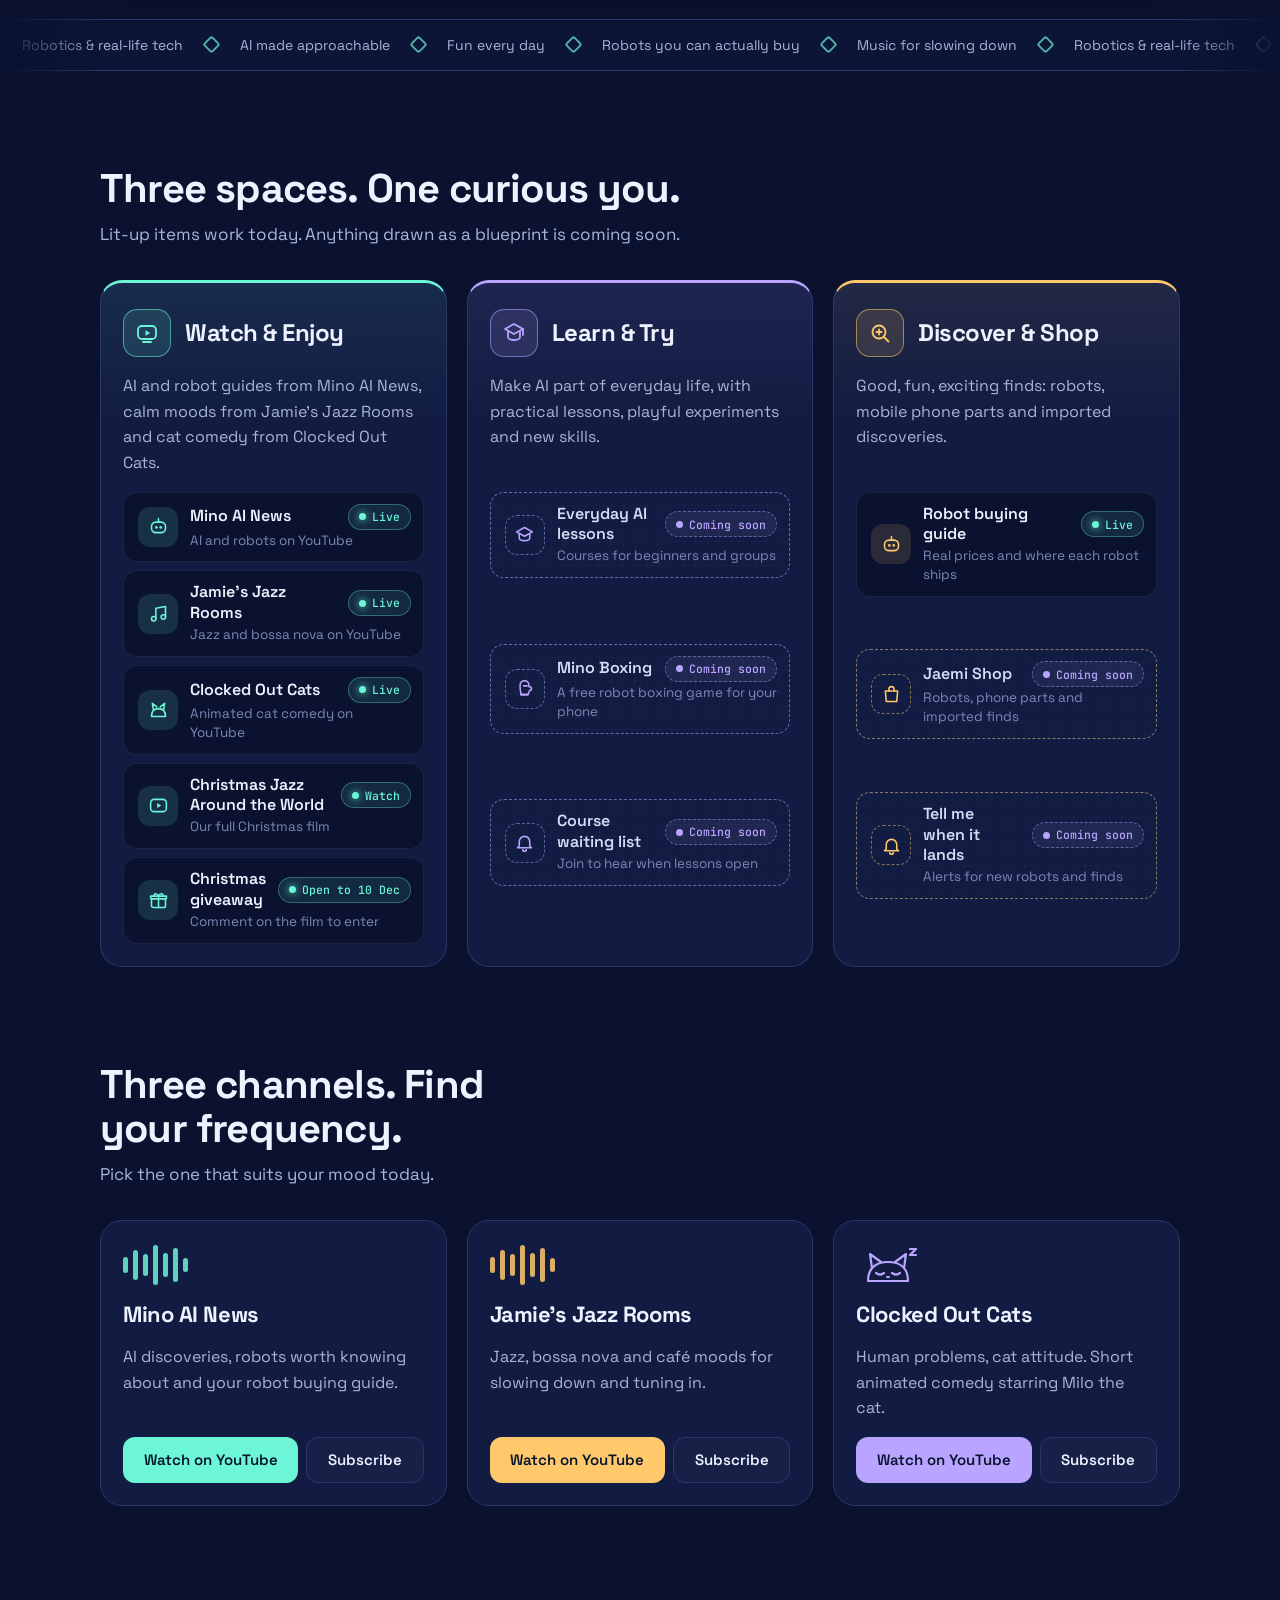
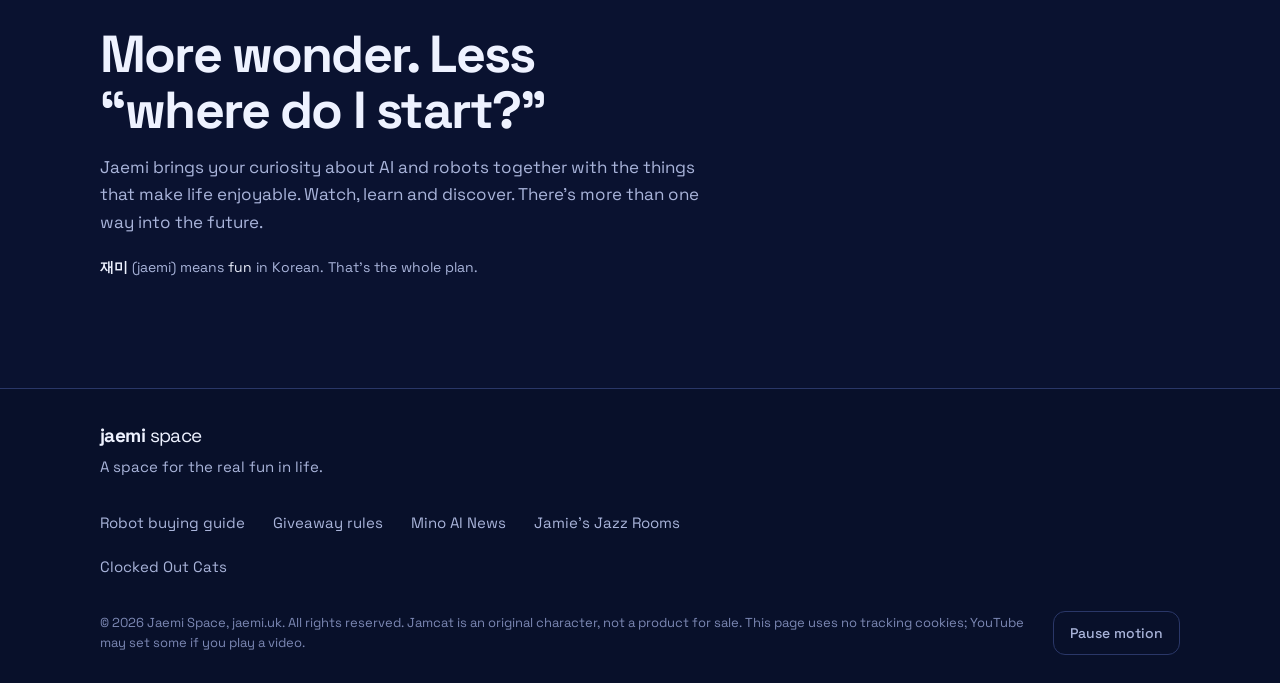
==== commit 05d889e7: "Jaemi Space: Jamcat the robot lucky cat; workbench off the public page - Jambot becomes Jamcat: a ro" ====
--- a/index.html
+++ b/index.html
@@ -26,11 +26,12 @@
   <div class="top-inner">
     <a class="brand" href="/" aria-label="Jaemi Space home">
       <svg class="mini-bot" viewBox="0 0 32 32" aria-hidden="true">
-        <line x1="16" y1="3" x2="16" y2="8" stroke="#8D9CC7" stroke-width="2"/>
-        <circle class="antenna-dot" cx="16" cy="3" r="2.4"/>
-        <rect x="3" y="8" width="26" height="20" rx="9" fill="#C9D3EC"/>
-        <rect x="6" y="11" width="20" height="14" rx="6" fill="#071028"/>
-        <g class="mini-eyes"><rect class="eye" x="10" y="15" width="3.6" height="6" rx="1.8"/><rect class="eye" x="18.4" y="15" width="3.6" height="6" rx="1.8"/></g>
+        <path d="M4.5 15L5.6 3.6Q6 2.4 7.1 3.1L14.5 9.5Z" fill="#C9D3EC"/>
+        <path d="M27.5 15L26.4 3.6Q26 2.4 24.9 3.1L17.5 9.5Z" fill="#C9D3EC"/>
+        <path class="ear-in" d="M6.8 11L7.4 5.6 11.4 9.2Z"/><path class="ear-in" d="M25.2 11L24.6 5.6 20.6 9.2Z"/>
+        <rect x="3" y="8" width="26" height="21" rx="10" fill="#C9D3EC"/>
+        <rect x="6" y="11.5" width="20" height="14" rx="6.5" fill="#071028"/>
+        <g class="mini-eyes"><rect class="eye" x="10" y="15.5" width="3.6" height="6" rx="1.8"/><rect class="eye" x="18.4" y="15.5" width="3.6" height="6" rx="1.8"/></g>
       </svg>
       <span class="brand-word"><b>jaemi</b> space</span>
     </a>
@@ -63,9 +64,9 @@
       <li><a href="/robots/"><span>Robot buying guide</span><span class="pill pill-live">Live</span></a></li>
       <li><a href="#channels"><span>Channels</span><span class="pill pill-live">Live</span></a></li>
       <li><a href="/games/XmasTnC/" data-giveaway><span>Christmas giveaway</span><span class="pill pill-live" data-giveaway-pill>Open</span></a></li>
-      <li><a href="#workbench"><span>Shop and lessons</span><span class="pill pill-soon">Coming soon</span></a></li>
+      <li><a href="#discover"><span>Shop and lessons</span><span class="pill pill-soon">Coming soon</span></a></li>
     </ul>
-    <button class="btn btn-primary menu-chat" type="button" id="menu-chat"><span class="dot" aria-hidden="true"></span>Chat with Jambot</button>
+    <button class="btn btn-primary menu-chat" type="button" id="menu-chat"><span class="dot" aria-hidden="true"></span>Chat with Jamcat</button>
     <p class="menu-group">On YouTube</p>
     <div class="menu-yt">
       <a href="https://www.youtube.com/@MinoAINews" target="_blank" rel="noopener">Mino AI News</a>
@@ -79,20 +80,20 @@
   <section class="hero" data-accent="mint" aria-labelledby="hero-title">
     <div class="snow" aria-hidden="true"><i style="--x:4%;--d:-2s;--w:11s;--s:3px"></i><i style="--x:12%;--d:-7s;--w:14s;--s:2px"></i><i style="--x:21%;--d:-4s;--w:10s;--s:4px"></i><i style="--x:29%;--d:-9s;--w:13s;--s:2px"></i><i style="--x:38%;--d:-1s;--w:12s;--s:3px"></i><i style="--x:46%;--d:-6s;--w:15s;--s:2px"></i><i style="--x:55%;--d:-3s;--w:11s;--s:3px"></i><i style="--x:63%;--d:-8s;--w:13s;--s:2px"></i><i style="--x:71%;--d:-5s;--w:10s;--s:4px"></i><i style="--x:79%;--d:-10s;--w:14s;--s:2px"></i><i style="--x:87%;--d:-2s;--w:12s;--s:3px"></i><i style="--x:95%;--d:-7s;--w:11s;--s:2px"></i></div>
     <div class="hero-bot">
-      <p class="bubble" id="bubble" aria-live="polite">Hi, I’m Jambot!</p>
+      <p class="bubble" id="bubble" aria-live="polite">Hi, I’m Jamcat!</p>
       <div class="bot-stage">
         <ul class="pods pods-left" aria-label="Featured now">
           <li><a class="pod pod-hot" href="#tv" style="--accent:var(--amber)"><span class="pod-icon" aria-hidden="true"><svg viewBox="0 0 24 24"><rect x="3" y="7" width="18" height="13" rx="3"/><path d="M8 3l4 4 4-4"/><path class="fill" d="M10.5 10.6v5l4.2-2.5z"/></svg></span><span class="pod-label">Jaemi TV</span></a></li>
           <li data-show-until="2026-12-11T00:00:00Z"><a class="pod" href="#tv" style="--accent:var(--mint)" aria-describedby="giveaway-days"><span class="pod-icon" aria-hidden="true"><svg viewBox="0 0 24 24"><rect x="4" y="10" width="16" height="10" rx="2"/><path d="M3 7h18v3H3zM12 7v13"/><path d="M12 7c-2-4-6-3-5 0M12 7c2-4 6-3 5 0"/></svg><span class="pod-badge" data-days-badge>13</span></span><span class="pod-label">Giveaway</span></a></li>
           <li data-show-from="2026-12-11T00:00:00Z" hidden><a class="pod" href="https://www.youtube.com/@ClockedOutCats" target="_blank" rel="noopener" style="--accent:var(--lilac)"><span class="pod-icon" aria-hidden="true"><svg viewBox="0 0 24 24"><path d="M4 20c0-6 3-9 8-9s8 3 8 9z"/><path d="M6 12L5 5l5 4M18 12l1-7-5 4"/></svg></span><span class="pod-label">Cats</span></a></li>
         </ul>
-        <button class="bot-button" type="button" id="bot" aria-label="Chat with Jambot" aria-describedby="bubble">
-          <svg class="bot" viewBox="0 0 420 380" aria-hidden="true">
+        <button class="bot-button" type="button" id="bot" aria-label="Chat with Jamcat" aria-describedby="bubble">
+          <svg class="bot cat-bot" viewBox="0 0 420 380" aria-hidden="true">
             <defs>
               <linearGradient id="metal" x1="0" y1="0" x2="1" y2="1">
-                <stop offset="0" stop-color="#F4F7FF"/>
-                <stop offset=".5" stop-color="#B4C2DE"/>
-                <stop offset="1" stop-color="#5A6B90"/>
+                <stop offset="0" stop-color="#F6F8FF"/>
+                <stop offset=".55" stop-color="#C3CEE6"/>
+                <stop offset="1" stop-color="#7787AC"/>
               </linearGradient>
               <radialGradient id="glow" cx=".5" cy=".5" r=".5">
                 <stop offset="0" stop-color="currentColor" stop-opacity=".35"/>
@@ -104,57 +105,62 @@
             </g>
             <circle class="orbit" cx="210" cy="180" r="148" fill="none" stroke="#2A3768" stroke-dasharray="3 11"/>
             <circle class="orbit-sat" cx="210" cy="32" r="5"/>
-            <ellipse cx="210" cy="350" rx="132" ry="14" fill="#101A3E"/>
+            <ellipse cx="210" cy="350" rx="120" ry="13" fill="#101A3E"/>
             <g class="body-float">
-              <circle class="face-glow" cx="210" cy="135" r="120" fill="url(#glow)"/>
-              <!-- antenna -->
-              <path d="M210 72V48" stroke="#A6B6D6" stroke-width="7" stroke-linecap="round"/>
-              <circle class="antenna-dot" cx="210" cy="40" r="10"/>
-              <!-- resting arm -->
-              <path d="M152 240q-40 18-40 54" fill="none" stroke="#A9B8D2" stroke-width="22" stroke-linecap="round"/>
-              <circle cx="112" cy="298" r="16" fill="url(#metal)"/>
-              <!-- body -->
-              <rect x="148" y="212" width="124" height="104" rx="40" fill="url(#metal)"/>
-              <rect x="164" y="232" width="92" height="52" rx="18" fill="#071028"/>
-              <path class="pulse" d="M174 259h18l8-13 10 25 9-14h27" fill="none" stroke-width="3" stroke-linecap="round" stroke-linejoin="round"/>
-              <rect x="188" y="190" width="44" height="30" rx="10" fill="#7C8CAE"/>
-              <!-- waving arm -->
+              <circle class="face-glow" cx="210" cy="150" r="125" fill="url(#glow)"/>
+              <g class="tail">
+                <path d="M262 320C320 326 344 290 334 250C328 226 346 210 358 220" fill="none" stroke="#B4C2DE" stroke-width="16" stroke-linecap="round"/>
+                <circle class="tail-tip" cx="358" cy="220" r="9"/>
+              </g>
+              <path d="M150 336C140 268 168 222 210 222S280 268 270 336Z" fill="url(#metal)"/>
+              <rect x="192" y="262" width="48" height="34" rx="14" fill="#071028"/>
+              <path class="pulse" d="M197 280h7l5-8 7 16 6-10h12" fill="none" stroke-width="3" stroke-linecap="round" stroke-linejoin="round"/>
+              <ellipse cx="174" cy="337" rx="24" ry="11" fill="url(#metal)"/>
+              <ellipse cx="246" cy="337" rx="24" ry="11" fill="url(#metal)"/>
+              <path d="M172 254q-6 40 0 72" stroke="#C3CEE6" stroke-width="22" stroke-linecap="round" fill="none"/>
+              <ellipse cx="172" cy="330" rx="16" ry="11" fill="url(#metal)"/>
+              <!-- ears glow in the colour of the space you're in -->
+              <path d="M126 132L136 44Q140 34 149 41L208 94Z" fill="url(#metal)"/>
+              <path class="ear-in" d="M143 112L149 62 188 96Z"/>
+              <path d="M294 132L284 44Q280 34 271 41L212 94Z" fill="url(#metal)"/>
+              <path class="ear-in" d="M277 112L271 62 232 96Z"/>
+              <rect x="110" y="78" width="200" height="144" rx="68" fill="url(#metal)"/>
+              <rect class="visor" x="133" y="102" width="154" height="96" rx="44" fill="#071028"/>
+              <rect class="scan" x="142" y="106" width="136" height="3" rx="1.5"/>
+              <g class="eyes">
+                <g class="eye-l"><ellipse class="eye eye-open" cx="180" cy="144" rx="15" ry="20"/><path class="eye-happy" d="M165 149q15-18 30 0" fill="none" stroke-width="6" stroke-linecap="round"/></g>
+                <g class="eye-r"><ellipse class="eye eye-open" cx="240" cy="144" rx="15" ry="20"/><path class="eye-happy" d="M225 149q15-18 30 0" fill="none" stroke-width="6" stroke-linecap="round"/></g>
+              </g>
+              <path d="M204 167h12l-6 7z" fill="#FF8FB1" stroke="#FF8FB1" stroke-width="2" stroke-linejoin="round"/>
+              <path class="mouth" d="M198 180q6 6 12 0q6 6 12 0" fill="none" stroke-width="3.5" stroke-linecap="round" stroke-linejoin="round"/>
+              <g class="whiskers" stroke-width="3" stroke-linecap="round"><path d="M128 160L88 152M128 172L90 179M292 160L332 152M292 172L330 179"/></g>
+              <ellipse cx="150" cy="209" rx="10" ry="5" fill="#B9A4FF" opacity=".4"/>
+              <ellipse cx="270" cy="209" rx="10" ry="5" fill="#B9A4FF" opacity=".4"/>
+              <path class="collar" d="M166 228Q210 246 254 228" fill="none" stroke-width="7" stroke-linecap="round"/>
+              <circle class="bell" cx="210" cy="242" r="8"/>
+              <!-- raised paw, like a lucky cat -->
               <g class="arm">
-                <path d="M268 240q46 6 54-44" fill="none" stroke="#A9B8D2" stroke-width="22" stroke-linecap="round"/>
-                <g transform="rotate(14 324 176)">
-                  <rect x="306" y="152" width="34" height="44" rx="15" fill="url(#metal)"/>
-                  <path d="M310 160l-7-16M318 155l-3-22M327 155l4-21M336 161l9-15" stroke="#CDD7EA" stroke-width="7" stroke-linecap="round"/>
-                </g>
-              </g>
-              <!-- head -->
-              <rect x="104" y="114" width="16" height="44" rx="8" fill="#97A8C8"/>
-              <rect x="300" y="114" width="16" height="44" rx="8" fill="#97A8C8"/>
-              <rect x="116" y="72" width="188" height="128" rx="54" fill="url(#metal)"/>
-              <rect class="visor" x="132" y="89" width="156" height="94" rx="38" fill="#071028"/>
-              <rect class="scan" x="140" y="92" width="140" height="3" rx="1.5"/>
-              <g class="eyes">
-                <g class="eye-l"><ellipse class="eye eye-open" cx="176" cy="130" rx="15" ry="20"/><path class="eye-happy" d="M161 134q15-18 30 0" fill="none" stroke-width="6" stroke-linecap="round"/></g>
-                <g class="eye-r"><ellipse class="eye eye-open" cx="244" cy="130" rx="15" ry="20"/><path class="eye-happy" d="M229 134q15-18 30 0" fill="none" stroke-width="6" stroke-linecap="round"/></g>
+                <path d="M248 254Q300 250 318 200" fill="none" stroke="#C3CEE6" stroke-width="22" stroke-linecap="round"/>
+                <ellipse cx="322" cy="182" rx="22" ry="21" fill="url(#metal)"/>
+                <ellipse class="pad" cx="322" cy="188" rx="8" ry="6"/>
+                <circle class="pad" cx="311" cy="174" r="3.6"/><circle class="pad" cx="322" cy="170" r="3.6"/><circle class="pad" cx="333" cy="174" r="3.6"/>
               </g>
               <g class="xmas-hat">
-                <path d="M226 78Q246 22 306 40Q298 58 304 86Z" fill="#E5484D"/>
-                <path d="M240 50q26-14 58-8" fill="none" stroke="#ffffff33" stroke-width="5" stroke-linecap="round"/>
-                <rect x="216" y="70" width="98" height="20" rx="10" fill="#F4F7FF" transform="rotate(10 265 80)"/>
-                <circle cx="309" cy="40" r="11" fill="#F4F7FF"/>
+                <path d="M226 100Q254 20 320 30Q302 54 306 104Z" fill="#E5484D"/>
+                <path d="M246 62q24-22 58-26" fill="none" stroke="#ffffff33" stroke-width="5" stroke-linecap="round"/>
+                <rect x="214" y="92" width="104" height="20" rx="10" fill="#F4F7FF" transform="rotate(12 266 102)"/>
+                <circle cx="323" cy="30" r="11" fill="#F4F7FF"/>
               </g>
-              <ellipse cx="152" cy="160" rx="10" ry="5" fill="#B9A4FF" opacity=".35"/>
-              <ellipse cx="268" cy="160" rx="10" ry="5" fill="#B9A4FF" opacity=".35"/>
-              <path class="mouth" d="M193 160q17 13 34 0" fill="none" stroke-width="4" stroke-linecap="round"/>
             </g>
             <g class="sparks" stroke-width="2" stroke-linecap="round">
               <path d="M74 112v18M65 121h18"/>
-              <path d="M356 268v14M349 275h14"/>
+              <path d="M70 262v14M63 269h14"/>
             </g>
           </svg>
         </button>
         <ul class="pods pods-right" aria-label="Quick links">
           <li><a class="pod" href="/robots/" style="--accent:var(--mint)"><span class="pod-icon" aria-hidden="true"><svg viewBox="0 0 24 24"><rect x="4" y="7" width="16" height="12" rx="5"/><path d="M12 3v4"/><circle class="fill" cx="9.5" cy="13" r="1.5"/><circle class="fill" cx="14.5" cy="13" r="1.5"/></svg></span><span class="pod-label">Robots</span></a></li>
-          <li class="js-only" hidden><button class="pod" type="button" style="--accent:var(--lilac)" data-open-chat><span class="pod-icon" aria-hidden="true"><svg viewBox="0 0 24 24"><path d="M5 5h14a2 2 0 0 1 2 2v8a2 2 0 0 1-2 2h-7l-5 4v-4H5a2 2 0 0 1-2-2V7a2 2 0 0 1 2-2z"/><path d="M8 11h.01M12 11h.01M16 11h.01"/></svg></span><span class="pod-label">Jambot</span></button></li>
+          <li class="js-only" hidden><button class="pod" type="button" style="--accent:var(--lilac)" data-open-chat><span class="pod-icon" aria-hidden="true"><svg viewBox="0 0 24 24"><path d="M5 5h14a2 2 0 0 1 2 2v8a2 2 0 0 1-2 2h-7l-5 4v-4H5a2 2 0 0 1-2-2V7a2 2 0 0 1 2-2z"/><path d="M8 11h.01M12 11h.01M16 11h.01"/></svg></span><span class="pod-label">Jamcat</span></button></li>
         </ul>
       </div>
     </div>
@@ -284,9 +290,9 @@
         </div>
         <p class="space-text">Make AI part of everyday life, with practical lessons, playful experiments and new skills.</p>
         <ul class="rows">
-          <li><a class="row row-plan" href="#bench-learn"><span class="row-icon" aria-hidden="true"><svg viewBox="0 0 24 24"><path d="M12 4l9 5-9 5-9-5z"/><path d="M6 11v5c0 1.7 2.7 3 6 3s6-1.3 6-3v-5"/></svg></span><span class="row-text"><b>Everyday AI lessons</b><small>Courses for beginners and groups</small></span><span class="pill pill-soon">Coming soon</span></a></li>
+          <li><div class="row row-plan"><span class="row-icon" aria-hidden="true"><svg viewBox="0 0 24 24"><path d="M12 4l9 5-9 5-9-5z"/><path d="M6 11v5c0 1.7 2.7 3 6 3s6-1.3 6-3v-5"/></svg></span><span class="row-text"><b>Everyday AI lessons</b><small>Courses for beginners and groups</small></span><span class="pill pill-soon">Coming soon</span></div></li>
           <li><div class="row row-plan"><span class="row-icon" aria-hidden="true"><svg viewBox="0 0 24 24"><path d="M7 12V8a5 5 0 0 1 10 0v2h1a2 2 0 0 1 0 4l-2 5H8z"/><path d="M8 19h8M11 9h4"/></svg></span><span class="row-text"><b>Mino Boxing</b><small>A free robot boxing game for your phone</small></span><span class="pill pill-soon">Coming soon</span></div></li>
-          <li><a class="row row-plan" href="#bench-join"><span class="row-icon" aria-hidden="true"><svg viewBox="0 0 24 24"><path d="M6 16V11a6 6 0 0 1 12 0v5l2 2H4z"/><path d="M10 20a2 2 0 0 0 4 0"/></svg></span><span class="row-text"><b>Course waiting list</b><small>Join to hear when lessons open</small></span><span class="pill pill-soon">Coming soon</span></a></li>
+          <li><div class="row row-plan"><span class="row-icon" aria-hidden="true"><svg viewBox="0 0 24 24"><path d="M6 16V11a6 6 0 0 1 12 0v5l2 2H4z"/><path d="M10 20a2 2 0 0 0 4 0"/></svg></span><span class="row-text"><b>Course waiting list</b><small>Join to hear when lessons open</small></span><span class="pill pill-soon">Coming soon</span></div></li>
         </ul>
       </article>
 
@@ -298,8 +304,8 @@
         <p class="space-text">Good, fun, exciting finds: robots, mobile phone parts and imported discoveries.</p>
         <ul class="rows">
           <li><a class="row" href="/robots/"><span class="row-icon" aria-hidden="true"><svg viewBox="0 0 24 24"><rect x="4" y="7" width="16" height="12" rx="5"/><path d="M12 3v4"/><circle class="fill" cx="9.5" cy="13" r="1.5"/><circle class="fill" cx="14.5" cy="13" r="1.5"/></svg></span><span class="row-text"><b>Robot buying guide</b><small>Real prices and where each robot ships</small></span><span class="pill pill-live">Live</span></a></li>
-          <li><a class="row row-plan" href="#bench-shop"><span class="row-icon" aria-hidden="true"><svg viewBox="0 0 24 24"><path d="M5 8h14l-1 12H6z"/><path d="M9 8V6a3 3 0 0 1 6 0v2"/></svg></span><span class="row-text"><b>Jaemi Shop</b><small>Robots, phone parts and imported finds</small></span><span class="pill pill-soon">Coming soon</span></a></li>
-          <li><a class="row row-plan" href="#bench-join"><span class="row-icon" aria-hidden="true"><svg viewBox="0 0 24 24"><path d="M6 16V11a6 6 0 0 1 12 0v5l2 2H4z"/><path d="M10 20a2 2 0 0 0 4 0"/></svg></span><span class="row-text"><b>Tell me when it lands</b><small>Alerts for new robots and finds</small></span><span class="pill pill-soon">Coming soon</span></a></li>
+          <li><div class="row row-plan"><span class="row-icon" aria-hidden="true"><svg viewBox="0 0 24 24"><path d="M5 8h14l-1 12H6z"/><path d="M9 8V6a3 3 0 0 1 6 0v2"/></svg></span><span class="row-text"><b>Jaemi Shop</b><small>Robots, phone parts and imported finds</small></span><span class="pill pill-soon">Coming soon</span></div></li>
+          <li><div class="row row-plan"><span class="row-icon" aria-hidden="true"><svg viewBox="0 0 24 24"><path d="M6 16V11a6 6 0 0 1 12 0v5l2 2H4z"/><path d="M10 20a2 2 0 0 0 4 0"/></svg></span><span class="row-text"><b>Tell me when it lands</b><small>Alerts for new robots and finds</small></span><span class="pill pill-soon">Coming soon</span></div></li>
         </ul>
       </article>
     </div>
@@ -341,57 +347,12 @@
     </div>
   </section>
 
-  <section class="section bench" id="workbench" data-accent="lilac" aria-labelledby="bench-title">
+  <section class="section join" id="join" data-accent="mint" aria-labelledby="join-title" hidden data-hubspot-section>
     <div class="section-head">
-      <h2 id="bench-title">On the workbench</h2>
-      <p>These parts of Jaemi Space are drawn up and coming soon. Nothing here takes payments, sign-ups or personal details yet.</p>
-    </div>
-
-    <div class="bench-grid">
-      <div class="diag" role="group" aria-labelledby="diag-title">
-        <p class="diag-title" id="diag-title">System check</p>
-        <ul class="diag-list">
-          <li data-state="on"><span class="led"></span><span>YouTube channels</span><b>3 linked</b></li>
-          <li data-state="on"><span class="led"></span><span>Robot buying guide</span><b>Live</b></li>
-          <li data-state="on" data-giveaway-diag><span class="led"></span><span>Christmas giveaway</span><b>Open</b></li>
-          <li data-state="on" data-chat-diag><span class="led"></span><span>Jambot chat</span><b>Basic</b></li>
-          <li data-state="soon"><span class="led"></span><span>Jaemi Shop</span><b>Soon</b></li>
-          <li data-state="soon"><span class="led"></span><span>Learning space</span><b>Soon</b></li>
-          <li data-state="soon" data-signup-diag><span class="led"></span><span>Sign-ups</span><b>Soon</b></li>
-          <li data-state="soon"><span class="led"></span><span>Instagram and TikTok</span><b>Soon</b></li>
-          <li data-state="soon"><span class="led"></span><span>Jambot’s full AI brain</span><b>Soon</b></li>
-        </ul>
-      </div>
-
-      <article class="blueprint" id="bench-shop" style="--accent:var(--amber)">
-        <div class="bp-art" aria-hidden="true">
-          <svg viewBox="0 0 240 110"><rect x="8" y="14" width="64" height="80" rx="10"/><rect x="88" y="14" width="64" height="80" rx="10"/><rect x="168" y="14" width="64" height="80" rx="10"/><path d="M22 74h36M102 74h36M182 74h36M22 84h20M102 84h20M182 84h20"/><circle cx="40" cy="42" r="14"/><path d="M106 52l14-18 14 18z"/><rect x="186" y="30" width="28" height="28" rx="6"/></svg>
-        </div>
-        <h3>Jaemi Shop</h3>
-        <p>Robots, mobile phone parts and imported finds, with honest descriptions and UK delivery details.</p>
-        <p class="bp-status"><span class="pill pill-soon">Coming soon</span><span>Checkout isn’t open yet</span></p>
-      </article>
-
-      <article class="blueprint" id="bench-learn" style="--accent:var(--lilac)">
-        <div class="bp-art" aria-hidden="true">
-          <svg viewBox="0 0 240 110"><rect x="8" y="10" width="140" height="90" rx="10"/><path d="M68 40v30l24-15z"/><path d="M168 22h64M168 42h64M168 62h44M168 82h56"/><circle cx="160" cy="22" r="3"/><circle cx="160" cy="42" r="3"/><circle cx="160" cy="62" r="3"/><circle cx="160" cy="82" r="3"/></svg>
-        </div>
-        <h3>Learning space</h3>
-        <p>Short, friendly lessons that make AI useful at home and at work, for individuals and groups.</p>
-        <p class="bp-status"><span class="pill pill-soon">Coming soon</span><span>No courses open yet</span></p>
-      </article>
-
-      <article class="blueprint" id="bench-join" style="--accent:var(--mint)">
-        <div class="bp-art" aria-hidden="true">
-          <svg viewBox="0 0 240 110"><rect x="8" y="10" width="224" height="26" rx="8"/><rect x="8" y="48" width="64" height="18" rx="9"/><rect x="80" y="48" width="70" height="18" rx="9"/><rect x="158" y="48" width="74" height="18" rx="9"/><rect x="8" y="80" width="96" height="24" rx="12"/></svg>
-        </div>
-        <h3>Join Jaemi Space</h3>
-        <p>Choose what you’d like to hear about: robots, AI learning, jazz or new finds. Only what you pick, nothing else.</p>
-        <div class="signup-slot" id="hubspot-signup" data-hubspot-slot="join">
-          <p class="bp-status"><span class="pill pill-soon">Coming soon</span><span>No sign-up form is switched on yet</span></p>
-        </div>
-      </article>
-    </div>
+      <h2 id="join-title">Join Jaemi Space</h2>
+      <p>Choose what you’d like to hear about: robots, AI learning, jazz or new finds. Only what you pick, nothing else.</p>
+    </div>
+    <div class="join-card"><div id="hubspot-signup"></div></div>
   </section>
 
   <section class="section closing" data-accent="mint" aria-labelledby="closing-title">
@@ -403,15 +364,17 @@
 
 <p class="toast" id="toast" role="status" hidden></p>
 <button class="to-top" id="to-top" type="button" aria-label="Back to top" hidden><svg viewBox="0 0 24 24" aria-hidden="true"><path d="M12 19V5M5 12l7-7 7 7"/></svg></button>
-<button class="dock" id="dock" type="button" hidden aria-label="Chat with Jambot">
+<button class="dock" id="dock" type="button" hidden aria-label="Chat with Jamcat">
   <svg viewBox="0 0 64 80" aria-hidden="true">
-    <path class="flame" d="M24 62q8 22 16 0q-8 6-16 0z"/>
-    <line x1="32" y1="4" x2="32" y2="12" stroke="#A6B6D6" stroke-width="3" stroke-linecap="round"/>
-    <circle class="antenna-dot" cx="32" cy="4" r="4"/>
-    <rect x="8" y="12" width="48" height="34" rx="15" fill="url(#metal)"/>
-    <rect x="13" y="17" width="38" height="24" rx="11" fill="#071028"/>
-    <g class="dock-eyes"><g class="eye-l"><ellipse class="eye eye-open" cx="25" cy="29" rx="4" ry="5.5"/><path class="eye-happy" d="M21 30q4-5 8 0" fill="none" stroke-width="2.5" stroke-linecap="round"/></g><g class="eye-r"><ellipse class="eye eye-open" cx="39" cy="29" rx="4" ry="5.5"/><path class="eye-happy" d="M35 30q4-5 8 0" fill="none" stroke-width="2.5" stroke-linecap="round"/></g></g>
-    <rect x="20" y="46" width="24" height="16" rx="8" fill="url(#metal)"/>
+    <path class="flame" d="M24 64q8 22 16 0q-8 6-16 0z"/>
+    <path d="M9 30L11 6Q12 3.5 14.5 5L29 17Z" fill="url(#metal)"/>
+    <path d="M55 30L53 6Q52 3.5 49.5 5L35 17Z" fill="url(#metal)"/>
+    <path class="ear-in" d="M13 24L14 10 23 18Z"/><path class="ear-in" d="M51 24L50 10 41 18Z"/>
+    <rect x="6" y="14" width="52" height="38" rx="18" fill="url(#metal)"/>
+    <rect x="12" y="20" width="40" height="26" rx="12" fill="#071028"/>
+    <g class="dock-eyes"><g class="eye-l"><ellipse class="eye eye-open" cx="25" cy="32" rx="4" ry="5.5"/><path class="eye-happy" d="M21 33q4-5 8 0" fill="none" stroke-width="2.5" stroke-linecap="round"/></g><g class="eye-r"><ellipse class="eye eye-open" cx="39" cy="32" rx="4" ry="5.5"/><path class="eye-happy" d="M35 33q4-5 8 0" fill="none" stroke-width="2.5" stroke-linecap="round"/></g></g>
+    <g class="whiskers" stroke-width="1.6" stroke-linecap="round"><path d="M10 36L1 34M10 40L2 42M54 36L63 34M54 40L62 42"/></g>
+    <rect x="21" y="52" width="22" height="13" rx="6.5" fill="url(#metal)"/>
   </svg>
 </button>
 
@@ -419,7 +382,7 @@
   <div class="chat-head">
     <img src="/assets/favicon.svg" width="36" height="36" alt="">
     <div class="chat-who">
-      <p class="chat-title" id="chat-title">Jambot <span aria-hidden="true">🤖</span></p>
+      <p class="chat-title" id="chat-title">Jamcat <span aria-hidden="true">🐱</span></p>
       <p class="chat-mode" id="chat-mode">Basic mode: I answer from a short list. Full AI chat is coming soon.</p>
     </div>
     <button class="chat-close" type="button" id="chat-close" aria-label="Close chat"><svg viewBox="0 0 24 24" aria-hidden="true"><path d="M6 6l12 12M18 6L6 18"/></svg></button>
@@ -454,7 +417,7 @@
       <a href="https://www.youtube.com/@ClockedOutCats" target="_blank" rel="noopener">Clocked Out Cats</a>
     </nav>
     <div class="foot-end">
-      <span>© 2026 Jaemi Space, jaemi.uk. All rights reserved. Jambot is an original character, not a product for sale. This page uses no tracking cookies; YouTube may set some if you play a video.</span>
+      <span>© 2026 Jaemi Space, jaemi.uk. All rights reserved. Jamcat is an original character, not a product for sale. This page uses no tracking cookies; YouTube may set some if you play a video.</span>
       <button class="motion-toggle" type="button" id="motion-toggle" aria-pressed="false">Pause motion</button>
     </div>
   </div>
--- a/assets/space.css
+++ b/assets/space.css
@@ -487,7 +487,10 @@
 
   /* Responses to the visitor */
   .bot .eyes { transition: transform .18s ease-out; }
-  html.js:not(.still) .wave-hi .arm { transform-origin: 270px 240px; animation: wave .9s ease-in-out 2; }
+  html.js:not(.still) .wave-hi .arm { transform-origin: 248px 254px; animation: wave .9s ease-in-out 2; }
+  html.js:not(.still) .cat-bot .arm { transform-origin: 248px 254px; animation: beckon 5s ease-in-out infinite; }
+  html.js:not(.still) .cat-bot .tail { transform-origin: 262px 320px; animation: swish 3.6s ease-in-out infinite; }
+  html.js:not(.still) .wave-hi .cat-bot .arm { animation: wave .9s ease-in-out 2; }
   .btn-primary:hover { box-shadow: 0 0 0 4px color-mix(in srgb, var(--mint) 22%, transparent); }
 }
 .happy .eye-open { opacity: 0; }
@@ -1196,3 +1199,15 @@
 .tv { grid-template-columns: minmax(0, 1fr); }
 .tv-bezel, .tv-bar, .tv-remote, .tv-progress { min-width: 0; }
 .tv-progress input { min-width: 0; }
+.join[hidden] { display: none; }
+.join-card { max-width: 640px; padding: 22px; border-radius: var(--r-lg); border: 1px solid var(--line); background: var(--panel); }
+
+/* ---------- Jamcat details ---------- */
+.ear-in { fill: var(--eye); opacity: .55; transition: fill .5s; }
+.whiskers { stroke: var(--eye); opacity: .7; transition: stroke .5s; }
+.collar { stroke: var(--eye); transition: stroke .5s; }
+.bell { fill: var(--gold, #FFD27A); }
+.tail-tip { fill: var(--eye); transition: fill .5s; }
+.pad { fill: #FF8FB1; }
+@keyframes beckon { 0%, 70%, 100% { transform: rotate(0); } 78% { transform: rotate(-14deg); } 86% { transform: rotate(4deg); } 93% { transform: rotate(-10deg); } }
+@keyframes swish { 50% { transform: rotate(-7deg); } }
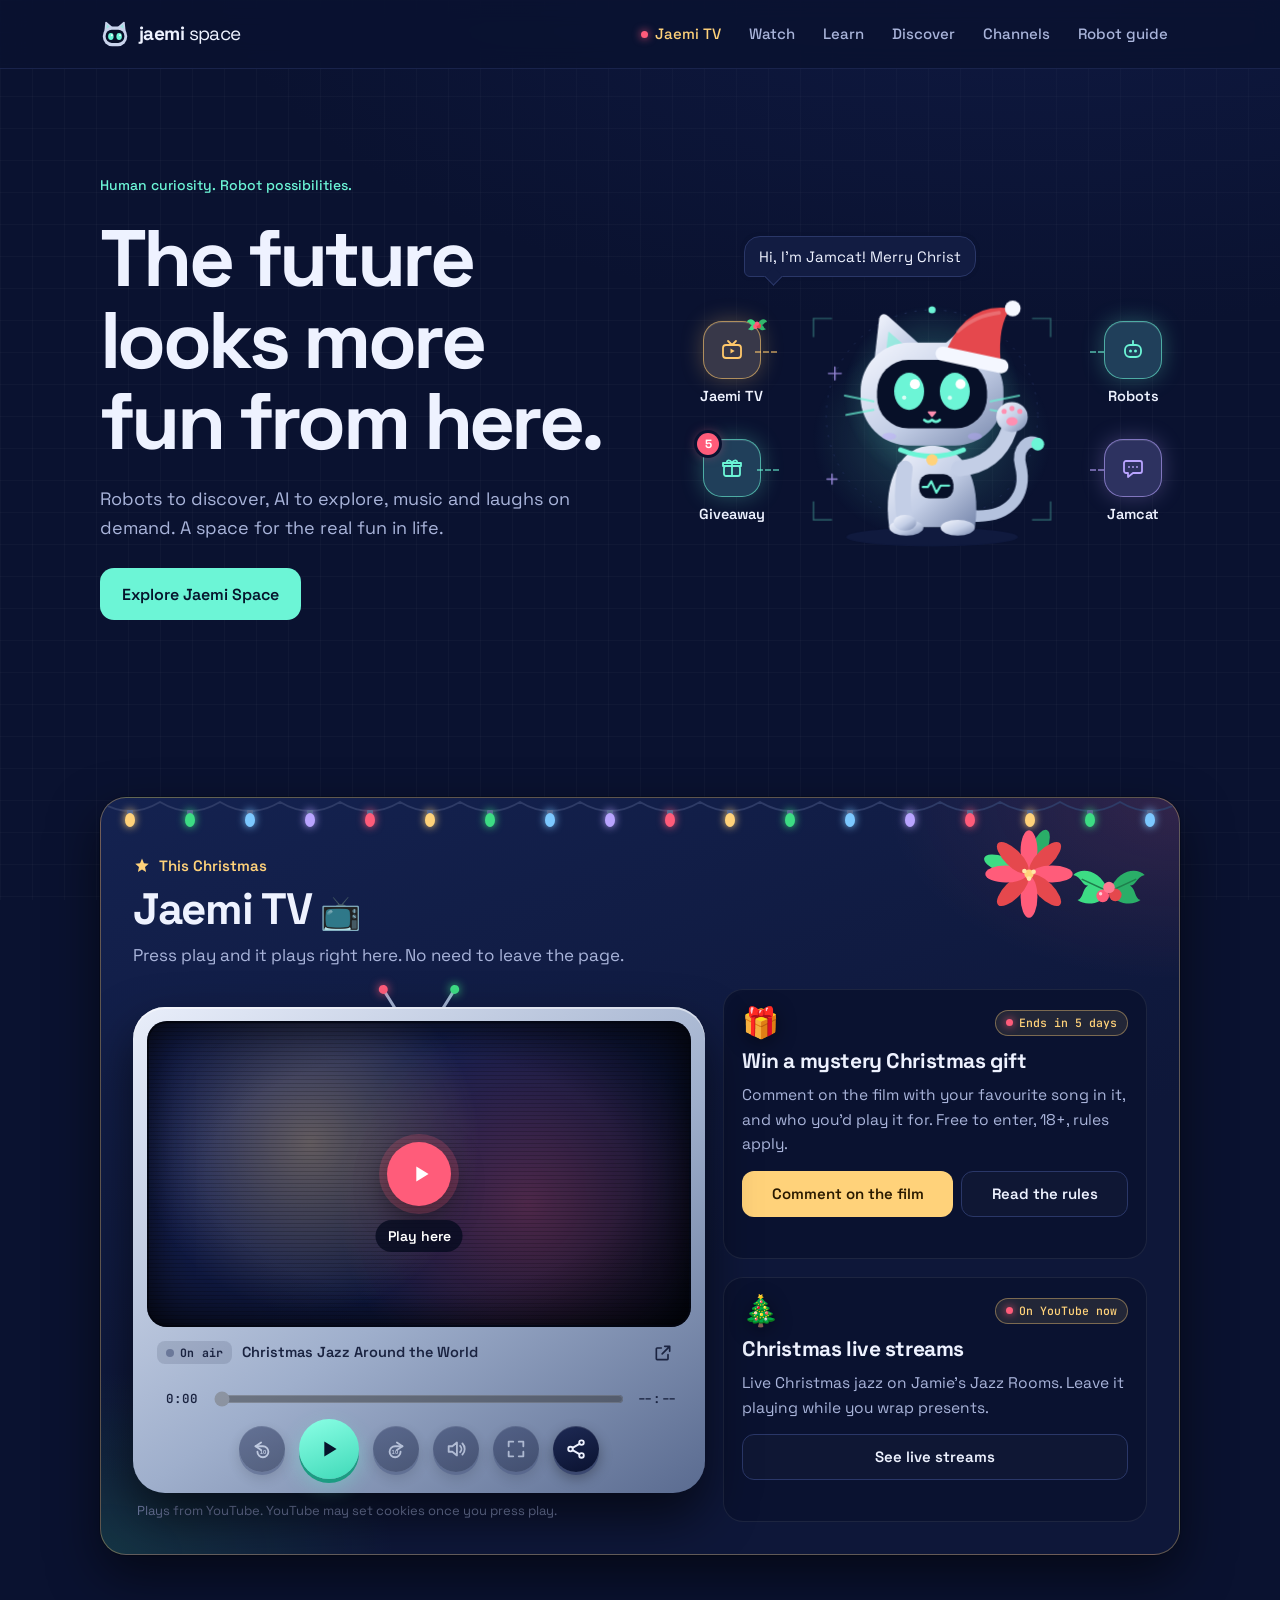
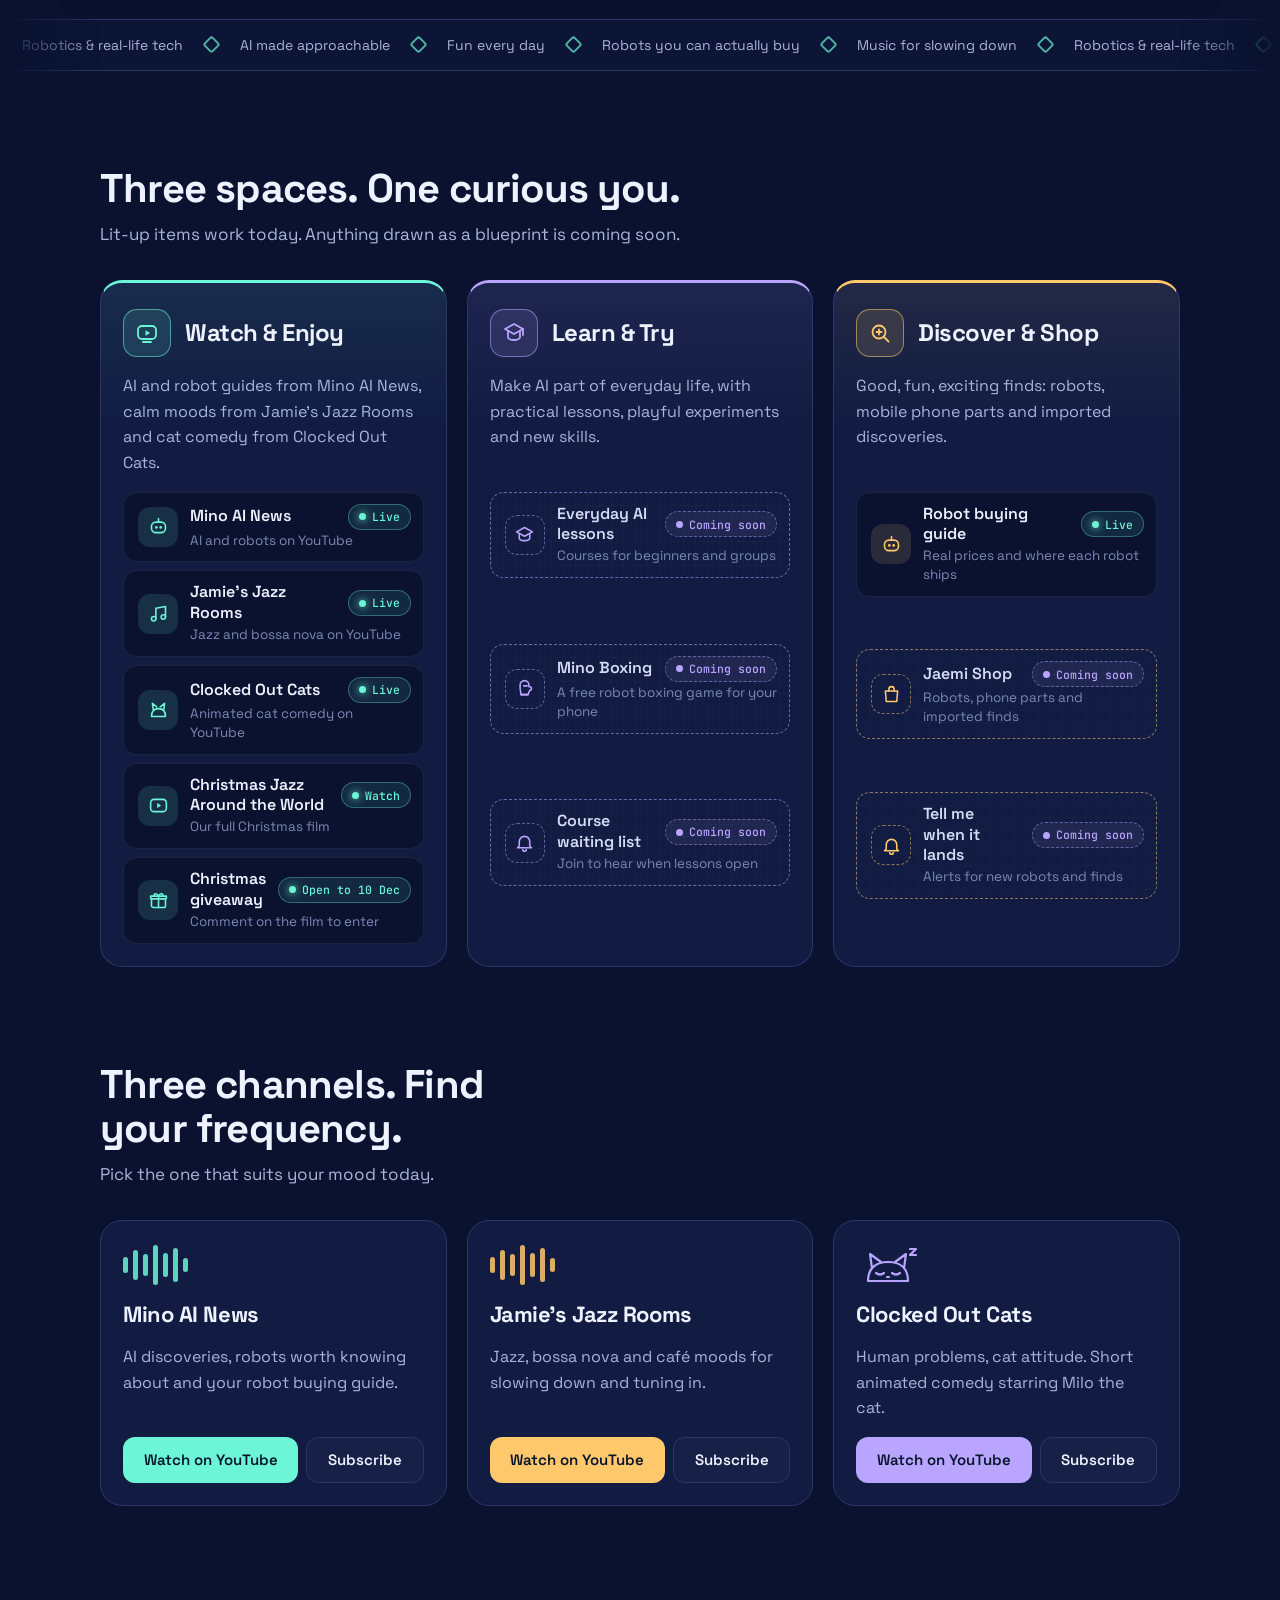
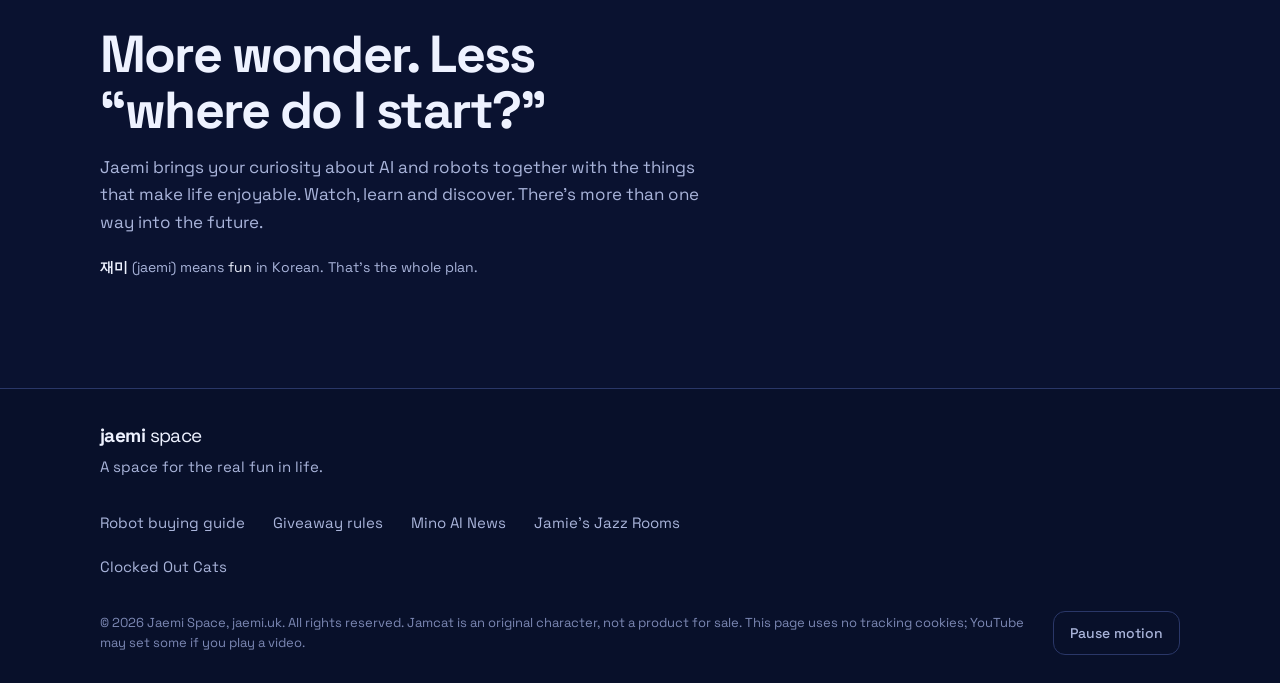
==== commit d3f9172c: "Jamcat: bigger, cuter eyes with sparkles (hero, dock, header, favicon) Co-Authored-By: Claude Opus 5" ====
--- a/index.html
+++ b/index.html
@@ -31,7 +31,7 @@
         <path class="ear-in" d="M6.8 11L7.4 5.6 11.4 9.2Z"/><path class="ear-in" d="M25.2 11L24.6 5.6 20.6 9.2Z"/>
         <rect x="3" y="8" width="26" height="21" rx="10" fill="#C9D3EC"/>
         <rect x="6" y="11.5" width="20" height="14" rx="6.5" fill="#071028"/>
-        <g class="mini-eyes"><rect class="eye" x="10" y="15.5" width="3.6" height="6" rx="1.8"/><rect class="eye" x="18.4" y="15.5" width="3.6" height="6" rx="1.8"/></g>
+        <g class="mini-eyes"><ellipse class="eye" cx="11.6" cy="18.6" rx="2.9" ry="3.7"/><ellipse class="eye" cx="20.4" cy="18.6" rx="2.9" ry="3.7"/><circle class="mini-shine" cx="12.6" cy="17.3" r="1"/><circle class="mini-shine" cx="21.4" cy="17.3" r="1"/></g>
       </svg>
       <span class="brand-word"><b>jaemi</b> space</span>
     </a>
@@ -128,11 +128,11 @@
               <rect class="visor" x="133" y="102" width="154" height="96" rx="44" fill="#071028"/>
               <rect class="scan" x="142" y="106" width="136" height="3" rx="1.5"/>
               <g class="eyes">
-                <g class="eye-l"><ellipse class="eye eye-open" cx="180" cy="144" rx="15" ry="20"/><path class="eye-happy" d="M165 149q15-18 30 0" fill="none" stroke-width="6" stroke-linecap="round"/></g>
-                <g class="eye-r"><ellipse class="eye eye-open" cx="240" cy="144" rx="15" ry="20"/><path class="eye-happy" d="M225 149q15-18 30 0" fill="none" stroke-width="6" stroke-linecap="round"/></g>
+                <g class="eye-l"><ellipse class="eye eye-open" cx="178" cy="146" rx="21" ry="26"/><g class="eye-shine"><circle cx="186" cy="136" r="7"/><circle cx="171" cy="155" r="3"/></g><path class="eye-happy" d="M158 152q20-24 40 0" fill="none" stroke-width="7" stroke-linecap="round"/></g>
+                <g class="eye-r"><ellipse class="eye eye-open" cx="242" cy="146" rx="21" ry="26"/><g class="eye-shine"><circle cx="250" cy="136" r="7"/><circle cx="235" cy="155" r="3"/></g><path class="eye-happy" d="M222 152q20-24 40 0" fill="none" stroke-width="7" stroke-linecap="round"/></g>
               </g>
-              <path d="M204 167h12l-6 7z" fill="#FF8FB1" stroke="#FF8FB1" stroke-width="2" stroke-linejoin="round"/>
-              <path class="mouth" d="M198 180q6 6 12 0q6 6 12 0" fill="none" stroke-width="3.5" stroke-linecap="round" stroke-linejoin="round"/>
+              <path d="M205 175h10l-5 6z" fill="#FF8FB1" stroke="#FF8FB1" stroke-width="2" stroke-linejoin="round"/>
+              <path class="mouth" d="M199 186q5.5 5 11 0q5.5 5 11 0" fill="none" stroke-width="3.5" stroke-linecap="round" stroke-linejoin="round"/>
               <g class="whiskers" stroke-width="3" stroke-linecap="round"><path d="M128 160L88 152M128 172L90 179M292 160L332 152M292 172L330 179"/></g>
               <ellipse cx="150" cy="209" rx="10" ry="5" fill="#B9A4FF" opacity=".4"/>
               <ellipse cx="270" cy="209" rx="10" ry="5" fill="#B9A4FF" opacity=".4"/>
@@ -372,7 +372,7 @@
     <path class="ear-in" d="M13 24L14 10 23 18Z"/><path class="ear-in" d="M51 24L50 10 41 18Z"/>
     <rect x="6" y="14" width="52" height="38" rx="18" fill="url(#metal)"/>
     <rect x="12" y="20" width="40" height="26" rx="12" fill="#071028"/>
-    <g class="dock-eyes"><g class="eye-l"><ellipse class="eye eye-open" cx="25" cy="32" rx="4" ry="5.5"/><path class="eye-happy" d="M21 33q4-5 8 0" fill="none" stroke-width="2.5" stroke-linecap="round"/></g><g class="eye-r"><ellipse class="eye eye-open" cx="39" cy="32" rx="4" ry="5.5"/><path class="eye-happy" d="M35 33q4-5 8 0" fill="none" stroke-width="2.5" stroke-linecap="round"/></g></g>
+    <g class="dock-eyes"><g class="eye-l"><ellipse class="eye eye-open" cx="24.5" cy="32.5" rx="5.6" ry="7"/><g class="eye-shine"><circle cx="26.6" cy="29.9" r="1.9"/><circle cx="22.7" cy="34.9" r="0.8"/></g><path class="eye-happy" d="M21 33q4-5 8 0" fill="none" stroke-width="2.5" stroke-linecap="round"/></g><g class="eye-r"><ellipse class="eye eye-open" cx="39.5" cy="32.5" rx="5.6" ry="7"/><g class="eye-shine"><circle cx="41.6" cy="29.9" r="1.9"/><circle cx="37.7" cy="34.9" r="0.8"/></g><path class="eye-happy" d="M35 33q4-5 8 0" fill="none" stroke-width="2.5" stroke-linecap="round"/></g></g>
     <g class="whiskers" stroke-width="1.6" stroke-linecap="round"><path d="M10 36L1 34M10 40L2 42M54 36L63 34M54 40L62 42"/></g>
     <rect x="21" y="52" width="22" height="13" rx="6.5" fill="url(#metal)"/>
   </svg>
--- a/assets/space.css
+++ b/assets/space.css
@@ -1211,3 +1211,8 @@
 .pad { fill: #FF8FB1; }
 @keyframes beckon { 0%, 70%, 100% { transform: rotate(0); } 78% { transform: rotate(-14deg); } 86% { transform: rotate(4deg); } 93% { transform: rotate(-10deg); } }
 @keyframes swish { 50% { transform: rotate(-7deg); } }
+
+/* Bigger, cuter eyes with a sparkle */
+.eye-shine circle, .mini-shine { fill: #fff; }
+.eye-shine circle:last-child { opacity: .75; }
+.happy .eye-shine { opacity: 0; }
